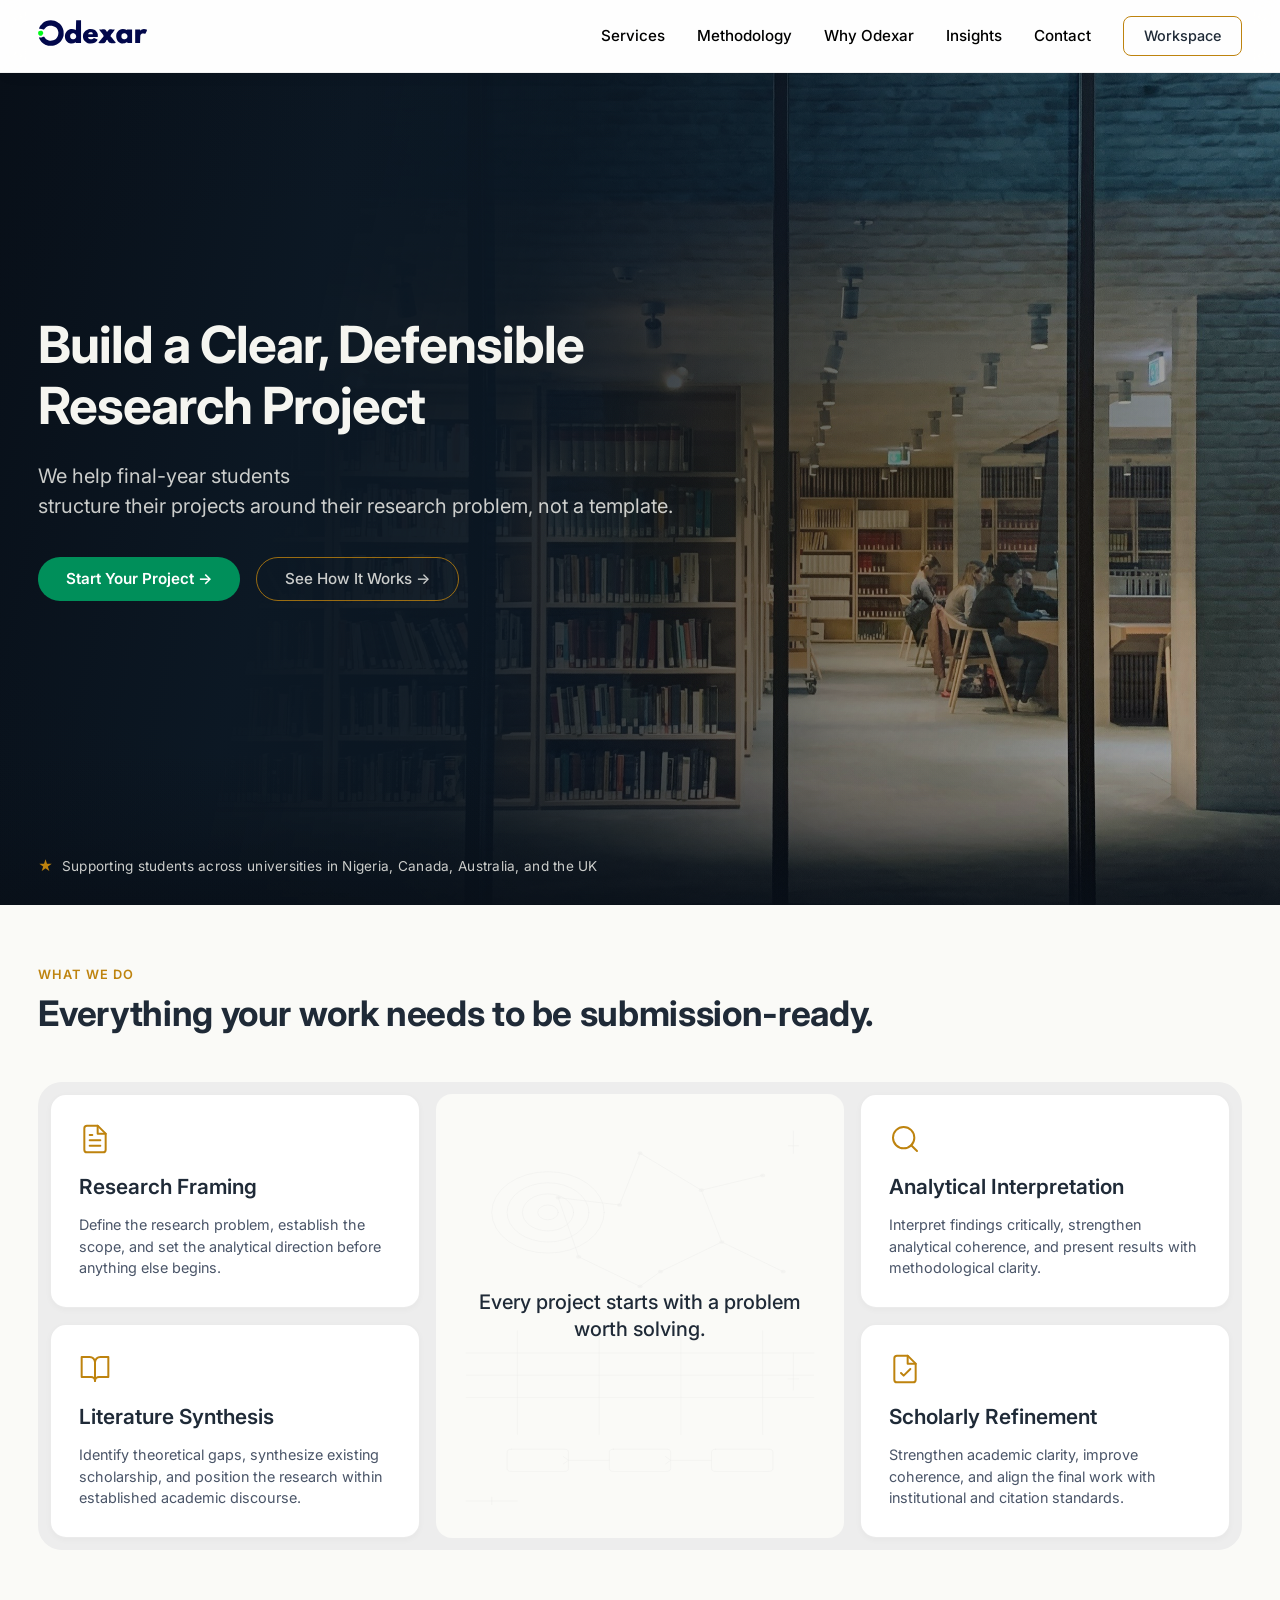
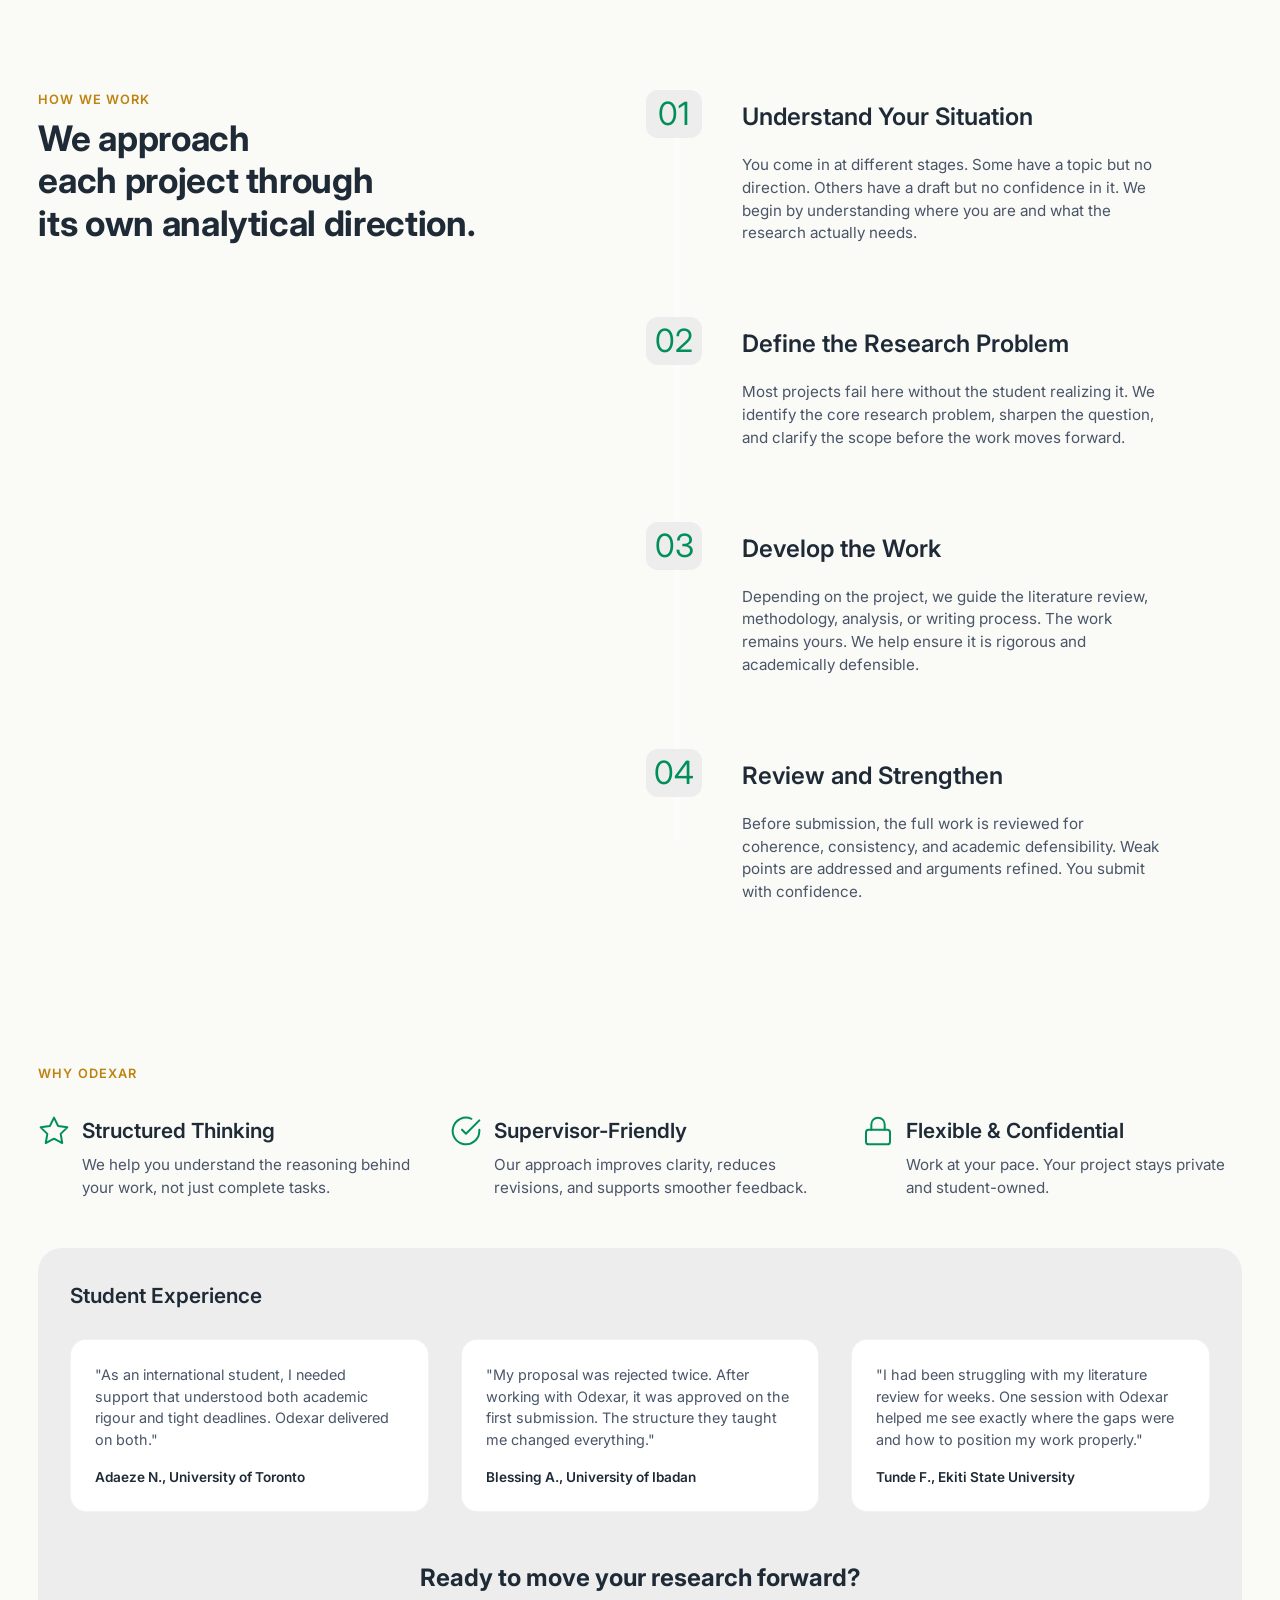
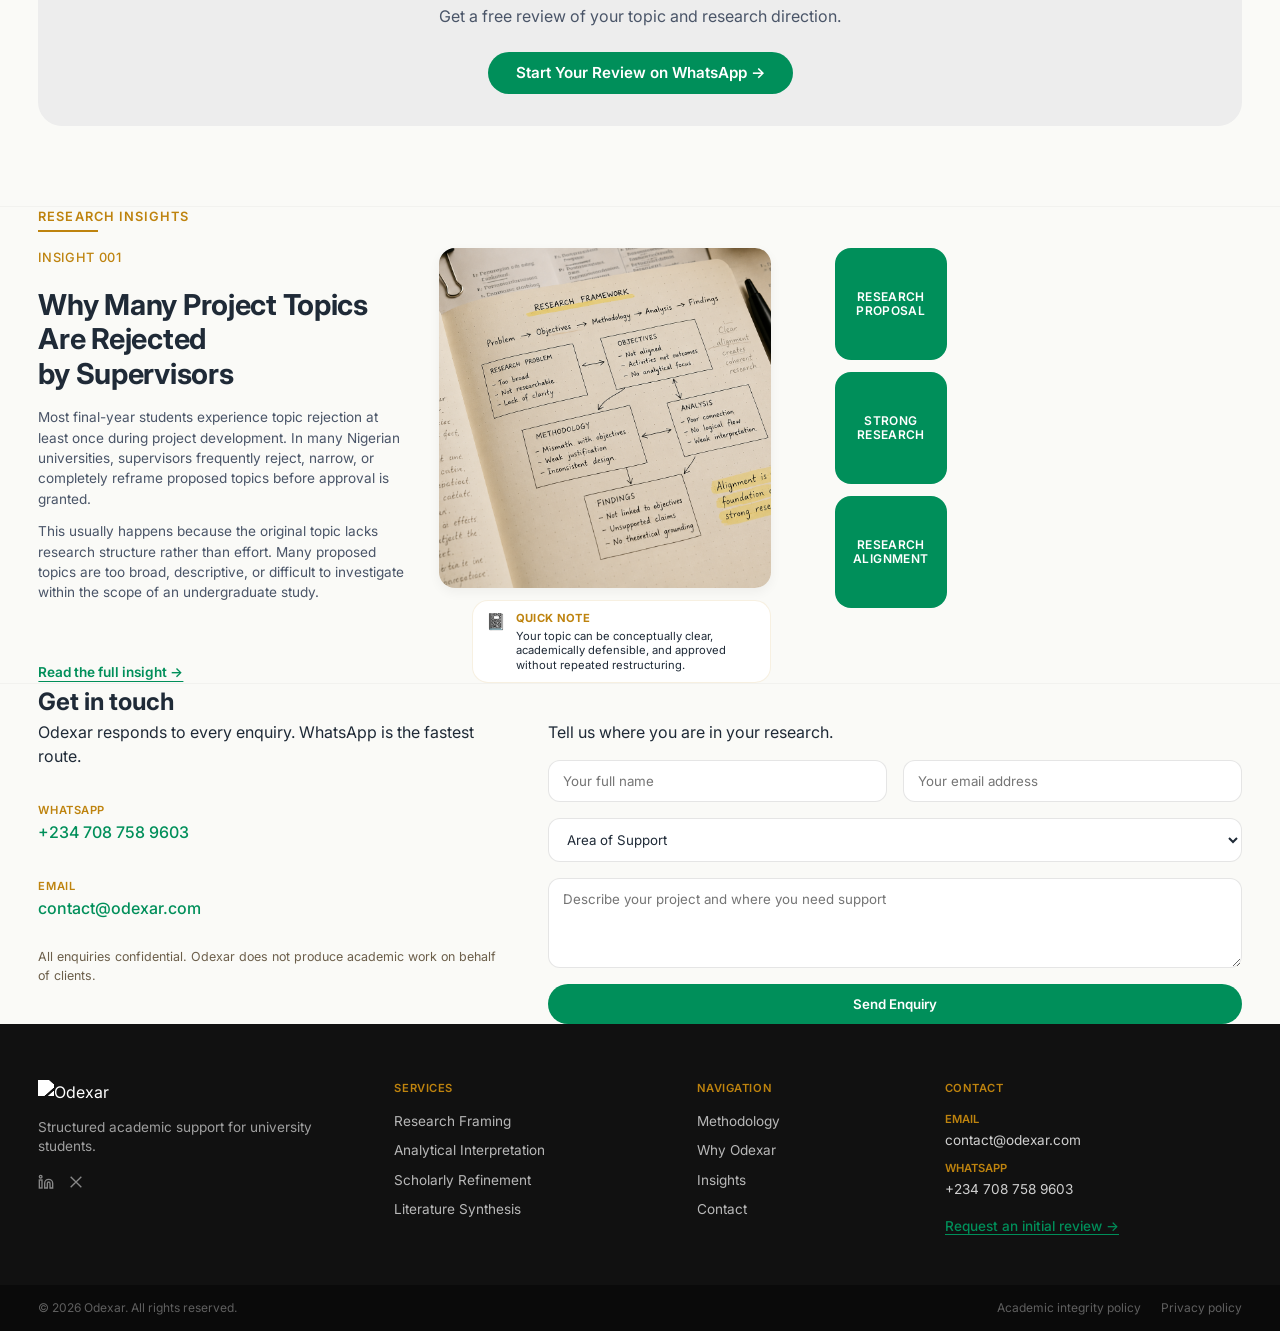
==== index.html @ a969011c "Update index.html" ====
<!DOCTYPE html>
<html lang="en">
<head>
<meta charset="UTF-8">
<meta name="viewport" content="width=device-width, initial-scale=1.0">
<title>Odexar — Academic Research Support</title>
<meta name="description" content="Odexar helps final-year students structure clear, supervisor-approved research projects ethically and confidently.">

<link rel="preconnect" href="https://fonts.googleapis.com">
<link rel="preconnect" href="https://fonts.gstatic.com" crossorigin>
<link href="https://fonts.googleapis.com/css2?family=Inter:opsz,wght@14..32,300;14..32,400;14..32,500;14..32,600;14..32,700&display=swap" rel="stylesheet">

<style>
  *, *::before, *::after { margin: 0; padding: 0; box-sizing: border-box; }

  :root {
    --hero-deep:    #0A1128;
    --hero-mid:     #0C1824;
    --green:        #008F5A;
    --green-soft:   rgba(0, 143, 90, 0.85);
    --gold:         #BE830E;
    --gold-soft:    rgba(190, 131, 14, 0.8);
    --gold-light:   rgba(190, 131, 14, 0.12);
    --bg-soft-white: #FAFAF7;
    --bg-warm-cream: #F5EDDE;
    --card-bg:       #FFFFFF;
    --text-dark:    #1F2A37;
    --text-muted:   #4A5568;
    --white:        #F5F5F0;
    --white-80:     rgba(245,245,240,0.80);
    --white-82:     rgba(245,245,240,0.82);
    --white-55:     rgba(245,245,240,0.55);
    --white-30:     rgba(245,245,240,0.30);
    --white-15:     rgba(245,245,240,0.15);
    --white-08:     rgba(245,245,240,0.08);
    --footer-dark:  #111111;
    --header-height: 68px;
    --service-box-bg: #EDEDED;
  }

  html, body {
    font-family: 'Inter', sans-serif;
    background: var(--bg-soft-white);
    color: var(--text-dark);
    line-height: 1.5;
    scroll-behavior: smooth;
  }

  .container {
    width: 94%;
    max-width: 1280px;
    margin: 0 auto;
  }

  /* HEADER */
  header {
    position: sticky;
    top: 0;
    z-index: 1000;
    background: rgba(255, 255, 255, 0.8);
    backdrop-filter: blur(12px);
    border-bottom: 1px solid rgba(0,0,0,0.05);
    box-shadow: 0 4px 20px rgba(0,0,0,0.02);
  }
  
  .header-inner {
    display: flex;
    align-items: center;
    justify-content: flex-start;
    gap: 2rem;
    padding: 1rem 0;
    max-width: 1280px;
    margin: 0 auto;
    width: 94%;
  }

  .logo img {
    height: 27px;
    width: auto;
  }

  .nav-links {
    display: flex;
    align-items: center;
    gap: 32px;
    list-style: none;
    margin-left: auto;
  }

  .nav-links a {
    font-size: 0.95rem;
    font-weight: 500;
    color: #000000;
    text-decoration: none;
    transition: all 0.2s ease;
  }
  .nav-links a:hover {
    color: #0a0a0a;
    text-shadow: 0 0 1px rgba(0,0,0,0.5);
  }

  .cta-group {
    display: flex;
    align-items: center;
    gap: 12px;
    margin-left: 0;
  }

  .workspace-btn {
    padding: 8px 20px;
    border-radius: 8px;
    font-size: 0.9rem;
    font-weight: 500;
    text-decoration: none;
    transition: all 0.2s;
    white-space: nowrap;
    background: transparent;
    color: var(--text-dark);
    border: 1px solid var(--gold);
  }
  .workspace-btn:hover {
    background: var(--gold);
    color: white;
    border-color: var(--gold);
  }

  /* HERO */
  .hero {
    position: relative;
    width: 100%;
    height: calc(100vh - var(--header-height));
    display: flex;
    flex-direction: column;
    overflow: hidden;
    isolation: isolate;
  }

  .hero-bg {
    position: absolute;
    inset: 0;
    background-image: url('assets/image_odexar-hero4..jpg');
    background-size: cover;
    background-position: 88% center;
    background-repeat: no-repeat;
    z-index: 1;
    animation: slowZoom 20s ease-out forwards;
  }

  @keyframes slowZoom {
    from { transform: scale(1.04); }
    to   { transform: scale(1.00); }
  }

  .hero-overlay {
    position: absolute;
    inset: 0;
    z-index: 2;
    background: linear-gradient(
      102deg,
      #080F18 0%,
      #0C1824 25%,
      rgba(11,23,35,0.95) 40%,
      rgba(10,20,32,0.70) 55%,
      rgba(9,18,28,0.40) 70%,
      rgba(8,15,24,0.15) 85%,
      transparent 100%
    );
  }

  .hero-blend-overlay {
    position: absolute;
    inset: 0;
    z-index: 5;
    background: radial-gradient(ellipse 80% 100% at 25% 50%, rgba(0,0,0,0) 30%, rgba(8,15,24,0.25) 90%);
    pointer-events: none;
  }

  .hero-overlay-warm {
    position: absolute;
    inset: 0;
    z-index: 3;
    background: radial-gradient(
      ellipse 50% 65% at 75% 55%,
      var(--gold-light) 0%,
      transparent 70%
    );
  }

  .hero-overlay-bottom {
    position: absolute;
    bottom: 0; left: 0; right: 0;
    height: 150px;
    z-index: 4;
    background: linear-gradient(
      to top,
      rgba(8,15,24,0.80) 0%,
      rgba(8,15,24,0.30) 50%,
      transparent 100%
    );
  }

  .hero-content {
    position: relative;
    z-index: 10;
    width: 94%;
    max-width: 1280px;
    margin: 0 auto;
    padding: 0 0 2rem;
    text-align: left;
    opacity: 0;
    transform: translateY(20px);
    animation: fadeUp 1s cubic-bezier(0.22,1,0.36,1) 0.2s forwards;
    flex: 1;
    display: flex;
    align-items: center;
  }

  .hero-text {
    max-width: 860px;
    margin-top: 1rem;
  }

  @keyframes fadeUp {
    to { opacity: 1; transform: translateY(0); }
  }

  h1 {
    font-family: 'Inter', sans-serif;
    font-weight: 700;
    font-size: clamp(36px, 4vw, 52px);
    line-height: 1.2;
    letter-spacing: -0.02em;
    color: #F5F5F0;
    margin-bottom: 24px;
    white-space: normal;
  }

  h1 em {
    font-style: normal;
    color: inherit;
  }

  .hero-sub {
    font-family: 'Inter', sans-serif;
    font-weight: 400;
    font-size: clamp(18px, 1.6vw, 20px);
    line-height: 1.5;
    color: var(--white-82);
    max-width: 100%;
    margin-bottom: 36px;
    text-shadow: none;
  }

  .btn-row {
    display: flex;
    flex-wrap: wrap;
    gap: 16px;
    margin-bottom: 46px;
  }

  .btn-primary {
    display: inline-flex;
    align-items: center;
    gap: 8px;
    padding: 12px 28px;
    background: var(--green);
    color: white;
    border-radius: 40px;
    text-decoration: none;
    font-weight: 600;
    font-size: 0.95rem;
    transition: all 0.2s;
    border: none;
    line-height: 1.2;
  }
  .btn-primary:hover {
    background: #007049;
    transform: translateY(-1px);
  }

  .btn-secondary {
    display: inline-flex;
    align-items: center;
    gap: 8px;
    padding: 12px 28px;
    background: transparent;
    color: var(--white-82);
    border: 1px solid rgba(190, 131, 14, 0.8);
    border-radius: 40px;
    text-decoration: none;
    transition: all 0.2s;
    font-weight: 500;
    font-size: 0.95rem;
    line-height: 1.2;
  }
  .btn-secondary:hover {
    border-color: var(--gold);
    color: var(--gold);
    background: var(--gold-light);
  }

  .hero-footer {
    position: absolute;
    bottom: 28px;
    left: 0;
    right: 0;
    z-index: 15;
    width: 94%;
    max-width: 1280px;
    margin: 0 auto;
    pointer-events: none;
  }

  .hero-footer-text {
    font-family: 'Inter', sans-serif;
    font-size: 0.85rem;
    font-weight: 400;
    letter-spacing: 0.02em;
    color: var(--white-82);
    background: transparent;
    text-align: left;
    display: inline-flex;
    align-items: center;
    gap: 8px;
  }

  .hero-footer-text .star {
    color: var(--gold);
    font-size: 0.9rem;
    line-height: 1;
  }

  /* SERVICES SECTION */
  #services {
    position: relative;
    z-index: 5;
    background: var(--bg-soft-white);
    padding-top: 60px;
  }

  #services.section-default {
    padding: 60px 0;
  }

  .services-heading {
    text-align: left;
    margin-bottom: 3rem;
  }
  .services-heading .pre-head {
    font-size: 0.8rem;
    letter-spacing: 0.08em;
    text-transform: uppercase;
    color: var(--gold);
    font-weight: 600;
    margin-bottom: 0.5rem;
  }
  .services-heading h2 {
    font-size: 2.2rem;
    font-weight: 700;
    margin: 0;
    color: var(--text-dark);
    letter-spacing: -0.01em;
    line-height: 1.2;
  }

  .services-outer-box {
    background: var(--service-box-bg);
    border-radius: 24px;
    padding: 0.75rem;
  }

  .services-grid {
    display: grid;
    grid-template-columns: 1fr 1.1fr 1fr;
    gap: 16px;
    align-items: stretch;
  }

  .services-left {
    display: flex;
    flex-direction: column;
    gap: 16px;
  }

  .services-right {
    display: flex;
    flex-direction: column;
    gap: 16px;
  }

  .service-card {
    background: var(--card-bg);
    border-radius: 16px;
    border: 1px solid rgba(0,0,0,0.08);
    box-shadow: 0 2px 6px rgba(0,0,0,0.03);
    overflow: hidden;
  }
  .service-card-content {
    display: block;
    padding: 1.75rem;
    text-decoration: none;
    color: inherit;
    cursor: default;
  }
  .card-icon {
    margin-bottom: 1rem;
    width: 32px;
    height: 32px;
  }
  .card-icon svg {
    width: 100%;
    height: 100%;
    stroke: var(--gold);
    stroke-width: 1.5;
    fill: none;
  }
  .service-card h3 {
    font-size: 1.3rem;
    font-weight: 600;
    margin: 0 0 0.75rem;
    color: var(--text-dark);
  }
  .service-card p {
    font-size: 0.9rem;
    color: var(--text-muted);
    margin: 0;
    line-height: 1.5;
  }

  .services-centre {
    background: var(--bg-soft-white);
    border-radius: 16px;
    min-height: 320px;
    display: flex;
    flex-direction: column;
    justify-content: center;
    align-items: center;
    padding: 1.75rem;
    text-align: center;
    position: relative;
    overflow: hidden;
  }
  .services-centre::before {
    content: "";
    position: absolute;
    top: 0;
    left: 0;
    width: 100%;
    height: 100%;
    background-image: url("data:image/svg+xml,%3Csvg xmlns='http://www.w3.org/2000/svg' viewBox='0 0 400 600' preserveAspectRatio='none'%3E%3Cdefs%3E%3Cstyle%3E .line { stroke: %23D0D0D0; stroke-width: 0.6; fill: none; stroke-linecap: round; } .dot { fill: %23D0D0D0; opacity: 0.5; } %3C/style%3E%3C/defs%3E%3C!-- Concentric circles --%3E%3Ccircle cx='110' cy='160' r='55' class='line' /%3E%3Ccircle cx='110' cy='160' r='40' class='line' /%3E%3Ccircle cx='110' cy='160' r='25' class='line' /%3E%3Ccircle cx='110' cy='160' r='10' class='line' /%3E%3C!-- Network nodes and connectors --%3E%3Cpath class='line' d='M200,80 L260,130 L320,110' /%3E%3Cpath class='line' d='M260,130 L280,200 L340,240' /%3E%3Cpath class='line' d='M200,80 L180,150 L120,140' /%3E%3Cpath class='line' d='M120,140 L140,220 L200,260' /%3E%3Cpath class='line' d='M280,200 L220,240 L200,260' /%3E%3Ccircle cx='200' cy='80' r='2.5' class='dot' /%3E%3Ccircle cx='260' cy='130' r='2.5' class='dot' /%3E%3Ccircle cx='320' cy='110' r='2.5' class='dot' /%3E%3Ccircle cx='280' cy='200' r='2.5' class='dot' /%3E%3Ccircle cx='340' cy='240' r='2.5' class='dot' /%3E%3Ccircle cx='180' cy='150' r='2.5' class='dot' /%3E%3Ccircle cx='120' cy='140' r='2.5' class='dot' /%3E%3Ccircle cx='140' cy='220' r='2.5' class='dot' /%3E%3Ccircle cx='220' cy='240' r='2.5' class='dot' /%3E%3Ccircle cx='200' cy='260' r='2.5' class='dot' /%3E%3C!-- Thin straight grid lines --%3E%3Cpath class='line' d='M30,350 L370,350' /%3E%3Cpath class='line' d='M30,380 L370,380' /%3E%3Cpath class='line' d='M30,410 L370,410' /%3E%3Cpath class='line' d='M80,320 L80,460' /%3E%3Cpath class='line' d='M160,320 L160,460' /%3E%3Cpath class='line' d='M240,320 L240,460' /%3E%3Cpath class='line' d='M320,320 L320,460' /%3E%3C!-- Minimal flowchart: rounded rectangles and arrows --%3E%3Crect x='70' y='480' width='60' height='30' rx='4' class='line' /%3E%3Crect x='170' y='480' width='60' height='30' rx='4' class='line' /%3E%3Crect x='270' y='480' width='60' height='30' rx='4' class='line' /%3E%3Cpath class='line' d='M130,495 L170,495' /%3E%3Cpath class='line' d='M230,495 L270,495' /%3E%3Cpolyline class='line' points='125,490 130,495 125,500' /%3E%3Cpolyline class='line' points='225,490 230,495 225,500' /%3E%3C!-- Additional fine drafting lines and measurement guides --%3E%3Cpath class='line' d='M350,50 L350,80 M345,70 L355,70' /%3E%3Cpath class='line' d='M350,350 L350,400 M345,385 L355,385' /%3E%3Cpath class='line' d='M30,550 L80,550 M55,545 L55,555' /%3E%3C/svg%3E");
    background-size: cover;
    background-position: center;
    background-repeat: no-repeat;
    opacity: 0.28;
    pointer-events: none;
    z-index: 0;
  }
  .services-centre .statement-text {
    position: relative;
    z-index: 1;
  }

  .statement-text {
    font-size: 20px;
    font-weight: 500;
    color: var(--text-dark);
    line-height: 1.35;
    margin-bottom: 0;
  }

  /* METHODOLOGY SECTION */
  .methodology-sticky-section {
    background: var(--bg-soft-white);
    padding: 80px 0;
  }

  .methodology-sticky-wrapper {
    display: flex;
    gap: 8rem;
    align-items: flex-start;
    justify-content: flex-start;
  }

  .methodology-sticky-left {
    flex: 0 0 480px;
    position: sticky;
    top: calc(var(--header-height) + 2rem);
    align-self: flex-start;
  }

  .methodology-sticky-left .pre-head {
    font-size: 0.8rem;
    letter-spacing: 0.08em;
    text-transform: uppercase;
    color: var(--gold);
    font-weight: 600;
    margin-bottom: 0.5rem;
  }

  .methodology-sticky-left h2 {
    font-family: 'Inter', sans-serif;
    font-weight: 700;
    font-size: 2.2rem;
    line-height: 1.2;
    letter-spacing: -0.01em;
    margin: 0;
    color: var(--text-dark);
  }

  .methodology-sticky-right {
    flex: 1;
    max-width: 520px;
    position: relative;
  }

  .methodology-sticky-right::before {
    content: '';
    position: absolute;
    left: 1.75rem;
    top: 2rem;
    bottom: auto;
    width: 6px;
    background: white;
    opacity: 0.4;
    pointer-events: none;
    height: calc(100% - 6rem);
  }

  .methodology-step {
    margin-bottom: 4.5rem;
  }
  .methodology-step:last-child {
    margin-bottom: 0;
  }

  .step-header {
    display: flex;
    align-items: baseline;
    gap: 2.5rem;
    margin-bottom: 1rem;
  }
  .step-number {
    width: 3.5rem;
    text-align: center;
    font-size: 2rem;
    font-weight: 400;
    color: var(--green);
    line-height: 1;
    background: var(--service-box-bg);
    padding: 0.5rem 0;
    border-radius: 12px;
    display: inline-block;
    transition: none;
    z-index: 2;
    position: relative;
  }
  .methodology-step h3 {
    font-size: 1.5rem;
    font-weight: 600;
    margin: 0;
    color: var(--text-dark);
    line-height: 1.2;
  }
  .methodology-step p {
    font-size: 0.95rem;
    color: var(--text-muted);
    line-height: 1.5;
    margin: 0;
    padding-left: 6rem;
  }

  /* WHY ODEXAR SECTION */
  .why-odexar-section {
    background: var(--bg-soft-white);
    padding: 80px 0;
  }

  .why-odexar-section .section-label {
    font-size: 0.8rem;
    letter-spacing: 0.08em;
    text-transform: uppercase;
    color: var(--gold);
    font-weight: 600;
    margin-bottom: 2rem;
    display: block;
  }

  /* BENEFITS GRID - horizontally arranged in 3 columns */
  .benefits-grid {
    display: grid;
    grid-template-columns: repeat(3, 1fr);
    gap: 2rem;
    margin-bottom: 3rem;
  }

  .benefit-card {
    display: grid;
    grid-template-columns: 32px 1fr;
    gap: 0.75rem;
    align-items: start;
    background: transparent;
    padding: 0;
  }

  .benefit-icon {
    width: 32px;
    height: 32px;
    color: var(--green);
    flex-shrink: 0;
  }
  .benefit-icon svg {
    width: 100%;
    height: 100%;
    stroke: currentColor;
    stroke-width: 1.5;
    fill: none;
  }

  .benefit-text-wrapper {
    display: flex;
    flex-direction: column;
    gap: 0.5rem;
  }

  .benefit-card h3 {
    font-size: 1.3rem;
    font-weight: 600;
    margin: 0;
    color: var(--text-dark);
  }

  .benefit-card p {
    font-size: 0.95rem;
    color: var(--text-muted);
    line-height: 1.5;
    margin: 0;
  }

  /* grey wrapper for testimonials + CTA */
  .grey-wrapper {
    background: var(--service-box-bg);
    border-radius: 24px;
    padding: 2rem;
    margin-top: 1rem;
  }

  /* Student Experience heading — icon removed */
  .student-experience-heading {
    display: flex;
    align-items: center;
    gap: 0.75rem;
    margin-bottom: 1.75rem;
  }
  .student-experience-heading h3 {
    font-size: 1.3rem;
    font-weight: 600;
    color: var(--text-dark);
    margin: 0;
  }

  .testimonials-grid {
    display: grid;
    grid-template-columns: repeat(3, 1fr);
    gap: 2rem;
    margin-bottom: 3rem;
  }
  .testimonial-card {
    background: var(--card-bg);
    border-radius: 16px;
    border: 1px solid rgba(0,0,0,0.05);
    padding: 1.5rem;
    transition: all 0.2s;
  }
  .testimonial-card:hover {
    transform: translateY(-4px);
    box-shadow: 0 8px 20px rgba(0,0,0,0.05);
  }
  .testimonial-text {
    font-size: 0.9rem;
    color: var(--text-muted);
    line-height: 1.5;
    margin-bottom: 1rem;
    font-style: normal;
  }
  .testimonial-author {
    display: flex;
    justify-content: space-between;
    align-items: center;
    flex-wrap: wrap;
    gap: 0.5rem;
    font-weight: 600;
    color: var(--text-dark);
    font-size: 0.85rem;
  }
  /* rating-stars completely removed — no stars any more */

  .inline-cta {
    text-align: center;
    margin-top: 1rem;
  }
  .inline-cta h3 {
    font-size: 1.5rem;
    font-weight: 700;
    color: var(--text-dark);
    margin-bottom: 0.5rem;
  }
  .inline-cta p {
    font-size: 1rem;
    color: var(--text-muted);
    margin-bottom: 1.5rem;
  }
  .inline-cta .btn-primary {
    display: inline-flex;
    background: var(--green);
    color: white;
    border-radius: 40px;
    padding: 12px 28px;
    font-weight: 600;
    text-decoration: none;
    transition: all 0.2s;
  }
  .inline-cta .btn-primary:hover {
    background: #007049;
    transform: translateY(-1px);
  }

  /* INSIGHTS SECTION */
  .insights-section {
    border-top: 1px solid rgba(0,0,0,0.03);
    border-bottom: 1px solid rgba(0,0,0,0.03);
  }
  .insights-heading { text-align: left; margin-bottom: 0.25rem; }
  .insights-heading h2 {
    font-size: 0.8rem;
    letter-spacing: 0.08em;
    text-transform: uppercase;
    color: var(--gold);
    font-weight: 600;
    margin: 0;
  }
  .heading-line { width: 60px; height: 2px; background: var(--gold); margin: 0.25rem 0 1rem 0; }
  .insight-tagline {
    font-size: 0.8rem;
    text-transform: uppercase;
    letter-spacing: 0.05em;
    color: var(--gold);
    font-weight: 500;
    margin-bottom: 1.25rem;
  }
  .featured-title { font-size: 1.8rem; font-weight: 700; line-height: 1.2; margin: 0 0 1rem; color: var(--text-dark); letter-spacing: -0.01em; }
  .insights-two-column { display: flex; gap: 4rem; align-items: stretch; margin-top: 0.5rem; }
  .insights-left { flex: 1.8; display: flex; gap: 2rem; align-items: stretch; }
  .insights-text { flex: 1; display: flex; flex-direction: column; max-width: 90%; }
  .insights-text p { font-size: 0.85rem; line-height: 1.5; margin-bottom: 0.75rem; color: var(--text-muted); }
  .insights-cta { margin-top: auto; padding-top: 0.5rem; }
  .insights-cta a { font-size: 0.85rem; font-weight: 600; color: var(--green); text-decoration: underline; text-underline-offset: 4px; }
  .insights-cta a:hover { color: var(--gold); }
  .insights-image-area { flex: 0.9; display: flex; flex-direction: column; gap: 0.75rem; align-items: flex-end; }
  .insights-image-area img { width: 100%; height: 340px; object-fit: cover; border-radius: 16px; display: block; box-shadow: 0 4px 12px rgba(0,0,0,0.05); }
  .quick-note-box {
    width: 90%;
    border: 1px solid var(--gold-light);
    border-radius: 16px;
    padding: 0.6rem 0.8rem;
    display: flex;
    align-items: flex-start;
    gap: 0.6rem;
    background: var(--card-bg);
    margin-left: auto;
    line-height: 1.3;
  }
  .quick-note-icon { font-size: 1rem; flex-shrink: 0; }
  .quick-note-heading { font-weight: 700; font-size: 0.7rem; text-transform: uppercase; letter-spacing: 0.03em; color: var(--gold); margin-bottom: 0.2rem; display: block; }
  .quick-note-text { font-size: 0.7rem; color: var(--text-dark); margin: 0; }
  .insights-right { flex: 1; display: flex; flex-direction: column; justify-content: flex-start; gap: 0.75rem; }
  .square-box {
    display: flex;
    width: 112px;
    aspect-ratio: 1 / 1;
    border-radius: 16px;
    text-decoration: none;
    transition: all 0.2s;
    align-items: center;
    justify-content: center;
    text-align: center;
    font-size: 0.75rem;
    font-weight: 600;
    color: white;
    background: var(--green);
    text-transform: uppercase;
    letter-spacing: 0.03em;
    padding: 0.5rem;
    line-height: 1.2;
  }
  .square-box:hover { transform: translateY(-4px); background: var(--gold); color: white; }

  .contact-grid { display: grid; grid-template-columns: 0.8fr 1.2fr; gap: 48px; }
  .contact-info-inner { display: flex; flex-direction: column; gap: 28px; }
  .contact-info-statement { font-size: 1rem; color: var(--text-dark); }
  .contact-info-label { font-size: 0.7rem; font-weight: 600; color: var(--gold); text-transform: uppercase; letter-spacing: 0.05em; }
  .contact-info-value { font-size: 1rem; font-weight: 500; color: var(--green); text-decoration: none; }
  .contact-info-value:hover { color: var(--gold); }
  .contact-info-note { font-size: 0.78rem; color: #6B5E4A; }
  .contact-form { display: flex; flex-direction: column; gap: 16px; }
  .contact-form-row { display: grid; grid-template-columns: 1fr 1fr; gap: 16px; }
  input, select, textarea { padding: 12px 14px; border: 1px solid rgba(0,0,0,0.1); border-radius: 12px; width: 100%; font-family: 'Inter', sans-serif; color: var(--text-dark); background: var(--card-bg); transition: 0.2s; }
  input:focus, select:focus, textarea:focus { outline: none; border-color: var(--green); box-shadow: 0 0 0 3px rgba(0,143,90,0.1); }
  .contact-submit { background: var(--green); color: white; border: none; padding: 12px 20px; border-radius: 40px; font-weight: 600; cursor: pointer; transition: 0.2s; font-family: 'Inter', sans-serif; }
  .contact-submit:hover { background: var(--gold); }

  .footer-main { background: var(--footer-dark); padding: 56px 0 48px; margin-top: 0; }
  .footer-grid { display: grid; grid-template-columns: 1.2fr 1fr 0.8fr 1.1fr; gap: 32px; }
  .footer-logo { height: 18px; margin-bottom: 14px; filter: brightness(0) invert(1); }
  .footer-tagline { font-size: 0.85rem; color: rgba(255,255,255,0.6); line-height: 1.4; }
  .footer-col-heading { font-size: 0.7rem; font-weight: 600; color: var(--gold); text-transform: uppercase; letter-spacing: 0.05em; margin-bottom: 14px; }
  .footer-nav { display: flex; flex-direction: column; gap: 9px; }
  .footer-nav a { color: rgba(255,255,255,0.7); text-decoration: none; font-size: 0.85rem; transition: color 0.2s; }
  .footer-nav a:hover { color: var(--green); }
  .footer-cta-link { color: var(--green); text-decoration: none; border-bottom: 1px solid var(--green); font-size: 0.85rem; font-weight: 500; }
  .footer-cta-link:hover { color: var(--gold); border-color: var(--gold); }
  .footer-social { display: flex; gap: 14px; margin-top: 16px; }
  .footer-social a { color: rgba(255,255,255,0.5); transition: color 0.2s; }
  .footer-social a:hover { color: var(--gold); }
  .footer-base { background: #0a0a0a; padding: 14px 0; text-align: center; font-size: 0.75rem; color: rgba(255,255,255,0.35); }
  .footer-base a { color: rgba(255,255,255,0.35); text-decoration: none; }
  .footer-base a:hover { color: var(--green); }

  /* Responsive */
  @media (max-width: 1000px) {
    .services-outer-box { padding: 0.5rem; }
    .services-grid { grid-template-columns: 1fr; gap: 20px; }
    .services-left, .services-right { gap: 16px; }
    .insights-two-column { flex-direction: column; gap: 2rem; }
    .insights-left { flex-direction: column; gap: 1.5rem; }
    .insights-image-area { max-width: 400px; align-items: flex-start; }
    .quick-note-box { margin-left: 0; width: 90%; }
    .featured-title { font-size: 1.6rem; }
    .insights-image-area img { height: 240px; }
    .insights-text { max-width: 100%; }
    .square-box { width: 100px; font-size: 0.7rem; }
  }
  @media (max-width: 900px) {
    .header-inner { flex-wrap: wrap; gap: 1rem; }
    .nav-links { order: 3; width: 100%; justify-content: center; margin-left: 0; margin-top: 0.5rem; }
    .cta-group { margin-left: 0; width: 100%; justify-content: flex-end; }
    .methodology-sticky-wrapper { flex-direction: column; gap: 3rem; }
    .methodology-sticky-left { flex: auto; width: 100%; position: relative; top: 0; }
    .methodology-sticky-right { max-width: 100%; }
    .methodology-sticky-right::before { left: 1.4rem; top: 1.5rem; height: calc(100% - 5rem); width: 4px; }
    .step-number { width: 2.8rem; font-size: 1.75rem; padding: 0.4rem 0; }
    .methodology-step h3 { font-size: 1.3rem; }
    .methodology-step { margin-bottom: 3rem; }
    .methodology-step p { padding-left: 5.3rem; }
    .step-header { gap: 2rem; }
    .benefits-grid { grid-template-columns: 1fr; gap: 1.5rem; }
    .benefit-card h3 { font-size: 1.2rem; }
    .testimonials-grid { grid-template-columns: 1fr; gap: 1.5rem; }
    .grey-wrapper { padding: 1.5rem; }
  }
  @media (max-width: 640px) {
    .nav-links { gap: 20px; }
    .nav-links a { font-size: 0.85rem; }
    .contact-form-row { grid-template-columns: 1fr; }
    .hero-text { max-width: 100%; }
    .header-inner { flex-direction: column; align-items: stretch; }
    .cta-group { justify-content: flex-start; margin-top: 0.5rem; }
    .hero-content { padding: 0; }
    .hero-text { margin-top: 0.5rem; }
    .hero-footer-text { font-size: 0.7rem; flex-wrap: wrap; }
    .hero-footer { bottom: 20px; }
    .btn-primary, .btn-secondary { padding: 10px 20px; font-size: 0.85rem; }
  }
</style>
</head>
<body>

<header>
  <div class="header-inner">
    <div class="logo">
      <a href="/"><img src="assets/odexar-logo.svg" alt="Odexar"></a>
    </div>
    <ul class="nav-links">
      <li><a href="#services">Services</a></li>
      <li><a href="#methodology">Methodology</a></li>
      <li><a href="#why-odexar">Why Odexar</a></li>
      <li><a href="#insights">Insights</a></li>
      <li><a href="#contact">Contact</a></li>
    </ul>
    <div class="cta-group">
      <a href="#" class="workspace-btn">Workspace</a>
    </div>
  </div>
</header>

<section class="hero">
  <div class="hero-bg"></div>
  <div class="hero-overlay"></div>
  <div class="hero-blend-overlay"></div>
  <div class="hero-overlay-warm"></div>
  <div class="hero-overlay-bottom"></div>

  <div class="hero-content">
    <div class="hero-text">
      <h1>Build a Clear, <em>Defensible</em><br>Research Project</h1>
      <p class="hero-sub">We help final-year students<br>structure their projects around their research problem, not a template.</p>
      <div class="btn-row">
        <a href="https://wa.me/2347087589603" class="btn-primary">Start Your Project →</a>
        <a href="#methodology" class="btn-secondary">See How It Works →</a>
      </div>
    </div>
  </div>

  <div class="hero-footer">
    <div class="hero-footer-text">
      <span class="star">★</span>
      <span>Supporting students across universities in Nigeria, Canada, Australia, and the UK</span>
    </div>
  </div>
</section>

<!-- SERVICES SECTION -->
<section class="section-default" id="services">
  <div class="container">
    <div class="services-heading">
      <div class="pre-head">WHAT WE DO</div>
      <h2>Everything your work needs to be submission-ready.</h2>
    </div>
    <div class="services-outer-box">
      <div class="services-grid">
        <div class="services-left">
          <div class="service-card">
            <div class="service-card-content">
              <div class="card-icon"><svg viewBox="0 0 24 24" fill="none" stroke="currentColor" stroke-width="1.5" stroke-linecap="round" stroke-linejoin="round"><path d="M14 2H6a2 2 0 0 0-2 2v16a2 2 0 0 0 2 2h12a2 2 0 0 0 2-2V8z"/><polyline points="14 2 14 8 20 8"/><line x1="16" y1="13" x2="8" y2="13"/><line x1="16" y1="17" x2="8" y2="17"/><polyline points="10 9 9 9 8 9"/></svg></div>
              <h3>Research Framing</h3>
              <p>Define the research problem, establish the scope, and set the analytical direction before anything else begins.</p>
            </div>
          </div>
          <div class="service-card">
            <div class="service-card-content">
              <div class="card-icon"><svg viewBox="0 0 24 24" fill="none" stroke="currentColor" stroke-width="1.5" stroke-linecap="round" stroke-linejoin="round"><path d="M2 3h6a4 4 0 0 1 4 4v14a3 3 0 0 0-3-3H2z"/><path d="M22 3h-6a4 4 0 0 0-4 4v14a3 3 0 0 1 3-3h7z"/></svg></div>
              <h3>Literature Synthesis</h3>
              <p>Identify theoretical gaps, synthesize existing scholarship, and position the research within established academic discourse.</p>
            </div>
          </div>
        </div>

        <div class="services-centre">
          <div class="statement-text">Every project starts with a problem worth solving.</div>
        </div>

        <div class="services-right">
          <div class="service-card">
            <div class="service-card-content">
              <div class="card-icon"><svg viewBox="0 0 24 24" fill="none" stroke="currentColor" stroke-width="1.5" stroke-linecap="round" stroke-linejoin="round"><circle cx="11" cy="11" r="8"/><line x1="21" y1="21" x2="16.65" y2="16.65"/></svg></div>
              <h3>Analytical Interpretation</h3>
              <p>Interpret findings critically, strengthen analytical coherence, and present results with methodological clarity.</p>
            </div>
          </div>
          <div class="service-card">
            <div class="service-card-content">
              <div class="card-icon"><svg viewBox="0 0 24 24" fill="none" stroke="currentColor" stroke-width="1.5" stroke-linecap="round" stroke-linejoin="round"><path d="M14 2H6a2 2 0 0 0-2 2v16a2 2 0 0 0 2 2h12a2 2 0 0 0 2-2V8z"/><polyline points="14 2 14 8 20 8"/><polyline points="9 15 11 17 16 12"/></svg></div>
              <h3>Scholarly Refinement</h3>
              <p>Strengthen academic clarity, improve coherence, and align the final work with institutional and citation standards.</p>
            </div>
          </div>
        </div>
      </div>
    </div>
  </div>
</section>

<!-- METHODOLOGY SECTION -->
<section class="methodology-sticky-section" id="methodology">
  <div class="container">
    <div class="methodology-sticky-wrapper">
      <div class="methodology-sticky-left">
        <div class="pre-head">HOW WE WORK</div>
        <h2>We approach<br>each project through<br>its own analytical direction.</h2>
      </div>
      <div class="methodology-sticky-right">
        <div class="methodology-step">
          <div class="step-header">
            <span class="step-number">01</span>
            <h3>Understand Your Situation</h3>
          </div>
          <p>You come in at different stages. Some have a topic but no direction. Others have a draft but no confidence in it. We begin by understanding where you are and what the research actually needs.</p>
        </div>
        <div class="methodology-step">
          <div class="step-header">
            <span class="step-number">02</span>
            <h3>Define the Research Problem</h3>
          </div>
          <p>Most projects fail here without the student realizing it. We identify the core research problem, sharpen the question, and clarify the scope before the work moves forward.</p>
        </div>
        <div class="methodology-step">
          <div class="step-header">
            <span class="step-number">03</span>
            <h3>Develop the Work</h3>
          </div>
          <p>Depending on the project, we guide the literature review, methodology, analysis, or writing process. The work remains yours. We help ensure it is rigorous and academically defensible.</p>
        </div>
        <div class="methodology-step">
          <div class="step-header">
            <span class="step-number">04</span>
            <h3>Review and Strengthen</h3>
          </div>
          <p>Before submission, the full work is reviewed for coherence, consistency, and academic defensibility. Weak points are addressed and arguments refined. You submit with confidence.</p>
        </div>
      </div>
    </div>
  </div>
</section>

<!-- WHY ODEXAR SECTION with horizontally arranged value points (3 columns), subtext under heading, no stars, no student icon -->
<section class="why-odexar-section" id="why-odexar">
  <div class="container">
    <span class="section-label">WHY ODEXAR</span>

    <div class="benefits-grid">
      <div class="benefit-card">
        <div class="benefit-icon"><svg viewBox="0 0 24 24" fill="none" stroke="currentColor" stroke-width="1.5" stroke-linecap="round" stroke-linejoin="round"><path d="M12 2l3.09 6.26L22 9.27l-5 4.87 1.18 6.88L12 17.77l-6.18 3.25L7 14.14 2 9.27l6.91-1.01L12 2z"/></svg></div>
        <div class="benefit-text-wrapper">
          <h3>Structured Thinking</h3>
          <p>We help you understand the reasoning behind your work, not just complete tasks.</p>
        </div>
      </div>
      <div class="benefit-card">
        <div class="benefit-icon"><svg viewBox="0 0 24 24" fill="none" stroke="currentColor" stroke-width="1.5" stroke-linecap="round" stroke-linejoin="round"><path d="M22 11.08V12a10 10 0 1 1-5.93-9.14"/><polyline points="22 4 12 14.01 9 11.01"/></svg></div>
        <div class="benefit-text-wrapper">
          <h3>Supervisor-Friendly</h3>
          <p>Our approach improves clarity, reduces revisions, and supports smoother feedback.</p>
        </div>
      </div>
      <div class="benefit-card">
        <div class="benefit-icon"><svg viewBox="0 0 24 24" fill="none" stroke="currentColor" stroke-width="1.5" stroke-linecap="round" stroke-linejoin="round"><rect x="3" y="11" width="18" height="11" rx="2" ry="2"/><path d="M7 11V7a5 5 0 0 1 10 0v4"/></svg></div>
        <div class="benefit-text-wrapper">
          <h3>Flexible & Confidential</h3>
          <p>Work at your pace. Your project stays private and student-owned.</p>
        </div>
      </div>
    </div>

    <div class="grey-wrapper">
      <div class="student-experience-heading">
        <h3>Student Experience</h3>
      </div>
      <div class="testimonials-grid">
        <div class="testimonial-card">
          <div class="testimonial-text">"As an international student, I needed support that understood both academic rigour and tight deadlines. Odexar delivered on both."</div>
          <div class="testimonial-author">
            <span>Adaeze N., University of Toronto</span>
          </div>
        </div>
        <div class="testimonial-card">
          <div class="testimonial-text">"My proposal was rejected twice. After working with Odexar, it was approved on the first submission. The structure they taught me changed everything."</div>
          <div class="testimonial-author">
            <span>Blessing A., University of Ibadan</span>
          </div>
        </div>
        <div class="testimonial-card">
          <div class="testimonial-text">"I had been struggling with my literature review for weeks. One session with Odexar helped me see exactly where the gaps were and how to position my work properly."</div>
          <div class="testimonial-author">
            <span>Tunde F., Ekiti State University</span>
          </div>
        </div>
      </div>

      <div class="inline-cta">
        <h3>Ready to move your research forward?</h3>
        <p>Get a free review of your topic and research direction.</p>
        <a href="https://wa.me/2347087589603" class="btn-primary">Start Your Review on WhatsApp →</a>
      </div>
    </div>
  </div>
</section>

<!-- INSIGHTS SECTION -->
<section class="section-default insights-section" id="insights">
  <div class="container">
    <div class="insights-heading">
      <h2>Research Insights</h2>
      <div class="heading-line"></div>
    </div>
    <div class="insights-two-column">
      <div class="insights-left">
        <div class="insights-text">
          <div class="insight-tagline">Insight 001</div>
          <div class="featured-title">Why Many Project Topics<br>Are Rejected<br>by Supervisors</div>
          <p>Most final-year students experience topic rejection at least once during project development. In many Nigerian universities, supervisors frequently reject, narrow, or completely reframe proposed topics before approval is granted.</p>
          <p>This usually happens because the original topic lacks research structure rather than effort. Many proposed topics are too broad, descriptive, or difficult to investigate within the scope of an undergraduate study.</p>
          <div class="insights-cta"><a href="insights/posts/why-final-year-students-start-research-wrong.html">Read the full insight →</a></div>
        </div>
        <div class="insights-image-area">
          <img src="assets/blog-topic-selection (2).png" alt="Research problem illustration">
          <div class="quick-note-box">
            <span class="quick-note-icon">📓</span>
            <div class="quick-note-content">
              <span class="quick-note-heading">Quick note</span>
              <p class="quick-note-text">Your topic can be conceptually clear, academically defensible, and approved without repeated restructuring.</p>
            </div>
          </div>
        </div>
      </div>
      <div class="insights-right">
        <a href="insights/posts/structure-research-proposal.html" class="square-box">Research proposal</a>
        <a href="#contact" class="square-box">Strong research</a>
        <a href="#contact" class="square-box">Research alignment</a>
      </div>
    </div>
  </div>
</section>

<!-- CONTACT & FOOTER -->
<section class="section-alt" id="contact">
  <div class="container">
    <h2 class="section-title">Get in touch</h2>
    <div class="contact-grid">
      <div class="contact-info-col">
        <div class="contact-info-inner">
          <p class="contact-info-statement">Odexar responds to every enquiry. WhatsApp is the fastest route.</p>
          <div><span class="contact-info-label">WhatsApp</span><br><a href="https://wa.me/2347087589603" class="contact-info-value">+234 708 758 9603</a></div>
          <div><span class="contact-info-label">Email</span><br><a href="mailto:contact@odexar.com" class="contact-info-value">contact@odexar.com</a></div>
          <p class="contact-info-note">All enquiries confidential. Odexar does not produce academic work on behalf of clients.</p>
        </div>
      </div>
      <div class="contact-form-col">
        <p class="contact-lead" style="margin-bottom:1rem;">Tell us where you are in your research.</p>
        <form action="https://formspree.io/f/mreyolek" method="POST" class="contact-form">
          <div class="contact-form-row">
            <input type="text" name="full_name" placeholder="Your full name" required>
            <input type="email" name="email" placeholder="Your email address" required>
          </div>
          <select name="support_type" required>
            <option value="">Area of Support</option>
            <option>Research Topic Selection</option>
            <option>Proposal and Methodology</option>
            <option>Data Analysis Support</option>
            <option>Academic Editing</option>
            <option>Statement of Purpose</option>
            <option>Multiple Areas</option>
          </select>
          <textarea name="project_details" rows="4" placeholder="Describe your project and where you need support" required></textarea>
          <input type="hidden" name="_subject" value="New Odexar Enquiry">
          <input type="hidden" name="_next" value="https://odexar.com/">
          <input type="text" name="_gotcha" style="display:none">
          <button type="submit" class="contact-submit">Send Enquiry</button>
        </form>
      </div>
    </div>
  </div>
</section>

<footer>
  <div class="footer-main">
    <div class="container footer-grid">
      <div class="footer-col">
        <img src="assets/odexar-logo-reverse.svg" alt="Odexar" class="footer-logo">
        <p class="footer-tagline">Structured academic support for university students.</p>
        <div class="footer-social">
          <a href="#" aria-label="LinkedIn"><svg width="16" height="16" viewBox="0 0 24 24" fill="none"><path d="M16 8a6 6 0 0 1 6 6v7h-4v-7a2 2 0 0 0-2-2 2 2 0 0 0-2 2v7h-4v-7a6 6 0 0 1 6-6z" stroke="currentColor" stroke-width="2"/><rect x="2" y="9" width="4" height="12" stroke="currentColor" stroke-width="2"/><circle cx="4" cy="4" r="2" stroke="currentColor" stroke-width="2"/></svg></a>
          <a href="#" aria-label="X / Twitter"><svg width="16" height="16" viewBox="0 0 24 24" fill="none"><path d="M4 4l16 16M4 20L20 4" stroke="currentColor" stroke-width="2"/></svg></a>
        </div>
      </div>
      <div class="footer-col"><h4 class="footer-col-heading">Services</h4><nav class="footer-nav"><a href="#services">Research Framing</a><a href="#services">Analytical Interpretation</a><a href="#services">Scholarly Refinement</a><a href="#services">Literature Synthesis</a></nav></div>
      <div class="footer-col"><h4 class="footer-col-heading">Navigation</h4><nav class="footer-nav"><a href="#methodology">Methodology</a><a href="#why-odexar">Why Odexar</a><a href="#insights">Insights</a><a href="#contact">Contact</a></nav></div>
      <div class="footer-col">
        <h4 class="footer-col-heading">Contact</h4>
        <div style="display:flex;flex-direction:column;gap:10px;margin-bottom:14px;">
          <p style="color:rgba(255,255,255,0.6);font-size:0.85rem;"><span style="font-size:0.7rem;font-weight:600;color:var(--gold);text-transform:uppercase;display:block;margin-bottom:2px;">Email</span><a href="mailto:contact@odexar.com" style="color:rgba(255,255,255,0.8);text-decoration:none;">contact@odexar.com</a></p>
          <p style="color:rgba(255,255,255,0.6);font-size:0.85rem;"><span style="font-size:0.7rem;font-weight:600;color:var(--gold);text-transform:uppercase;display:block;margin-bottom:2px;">WhatsApp</span><a href="https://wa.me/2347087589603" style="color:rgba(255,255,255,0.8);text-decoration:none;">+234 708 758 9603</a></p>
        </div>
        <a href="https://wa.me/2347087589603" class="footer-cta-link">Request an initial review →</a>
      </div>
    </div>
  </div>
  <div class="footer-base">
    <div class="container" style="display:flex;justify-content:space-between;align-items:center;flex-wrap:wrap;gap:8px;">
      <span>© 2026 Odexar. All rights reserved.</span>
      <div style="display:flex;gap:20px;">
        <a href="#">Academic integrity policy</a>
        <a href="#">Privacy policy</a>
      </div>
    </div>
  </div>
</footer>

</body>
</html>
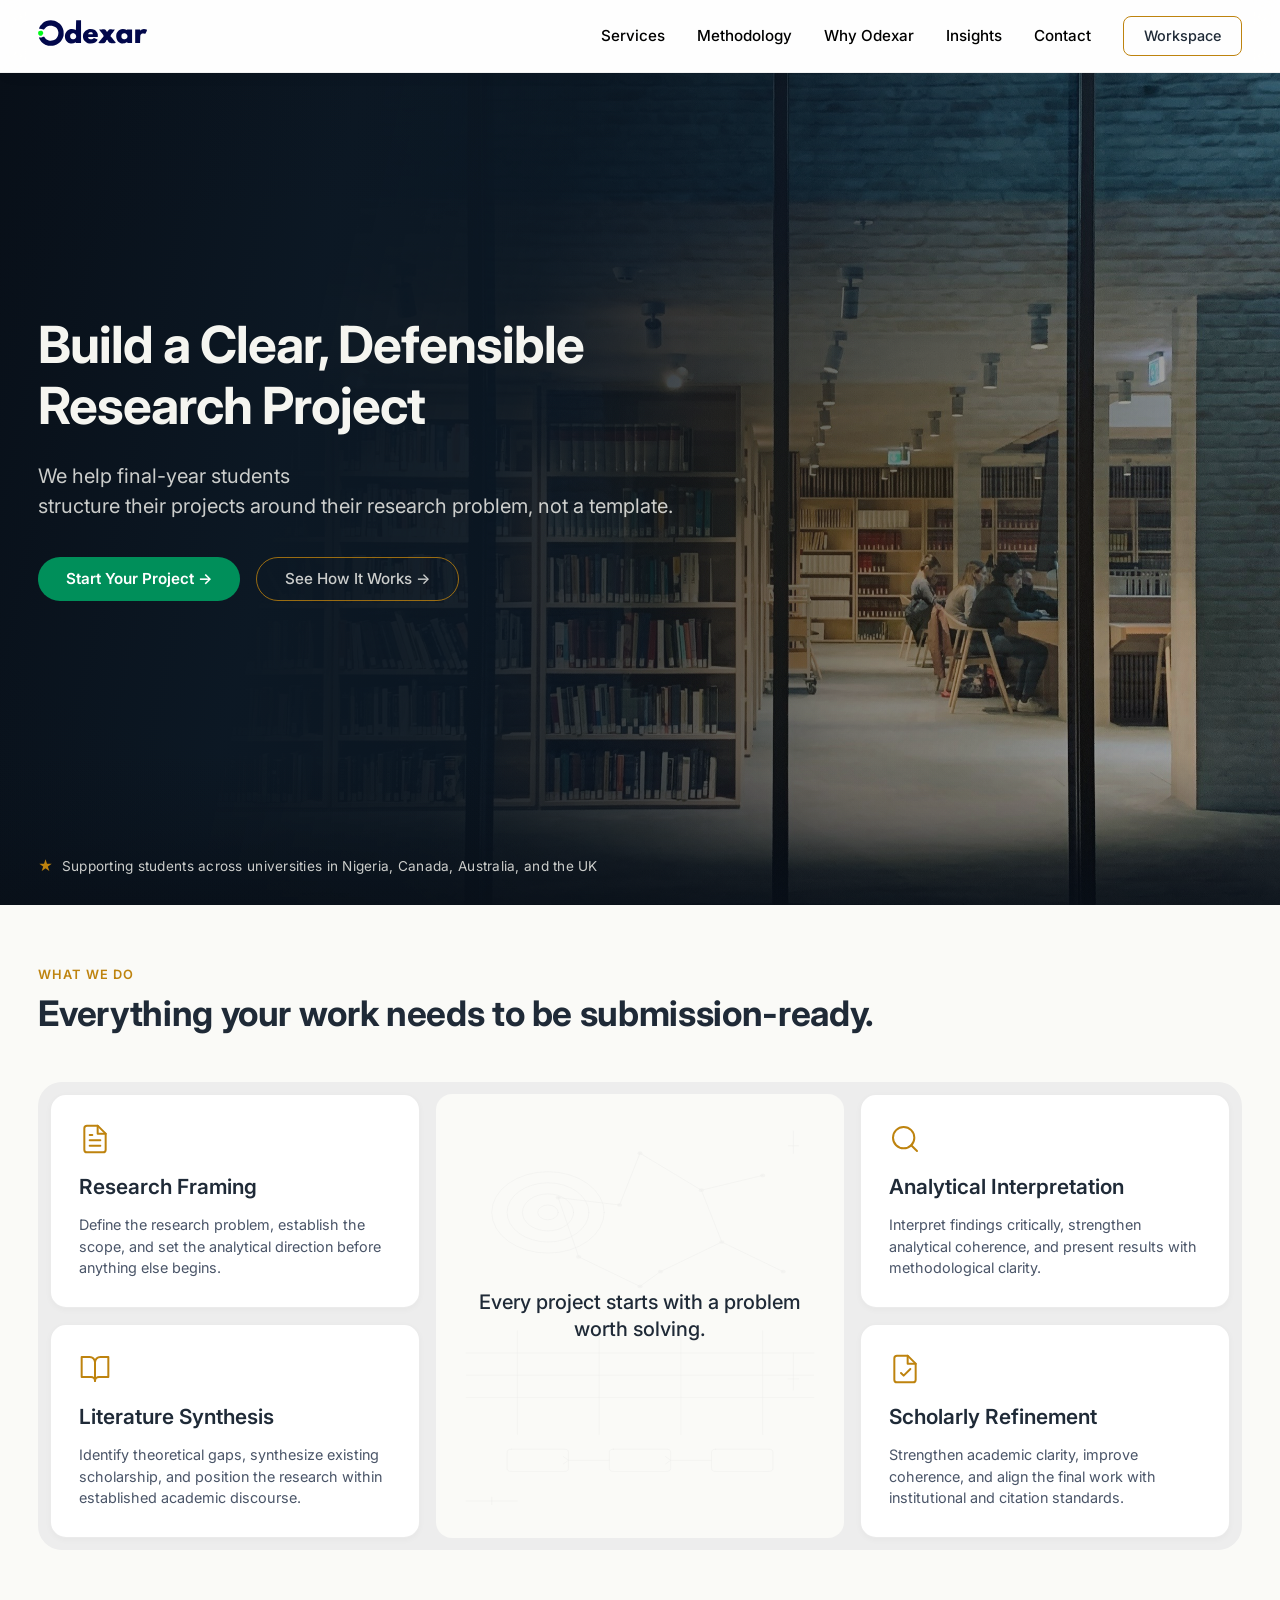
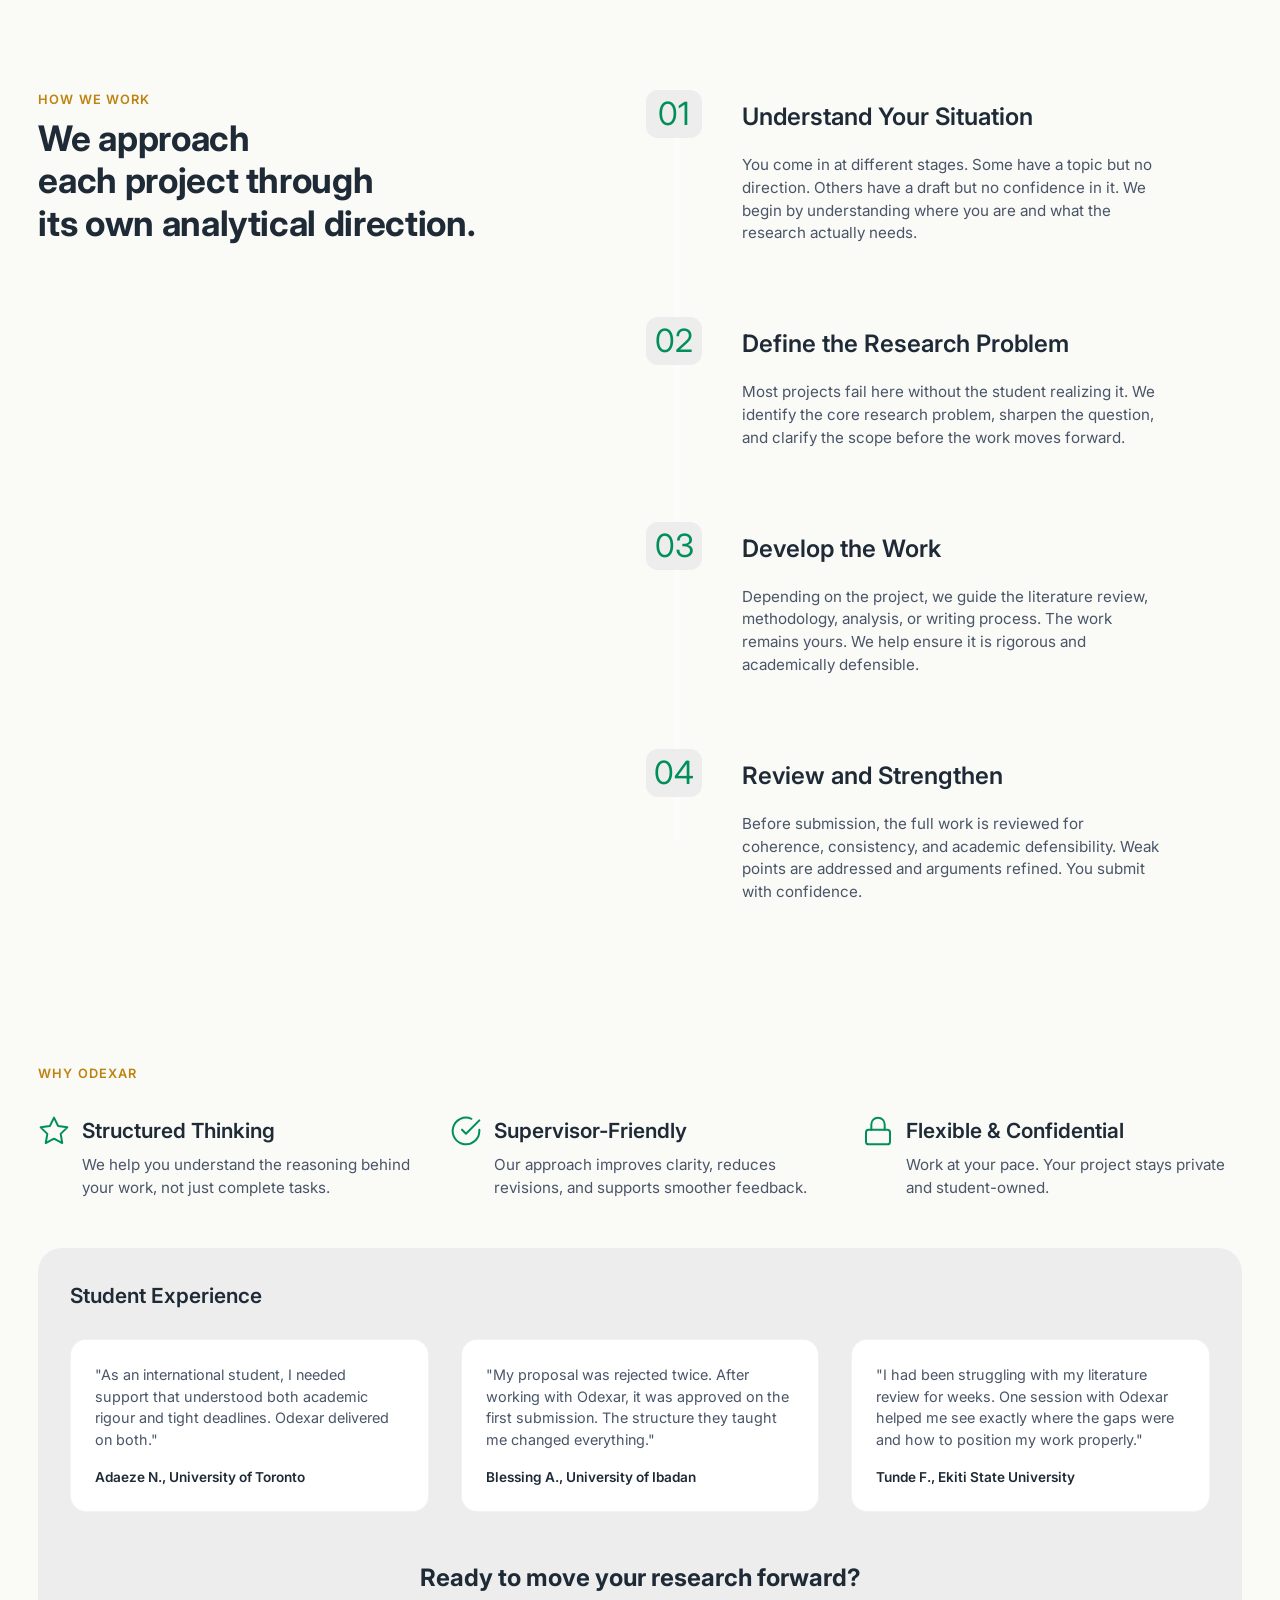
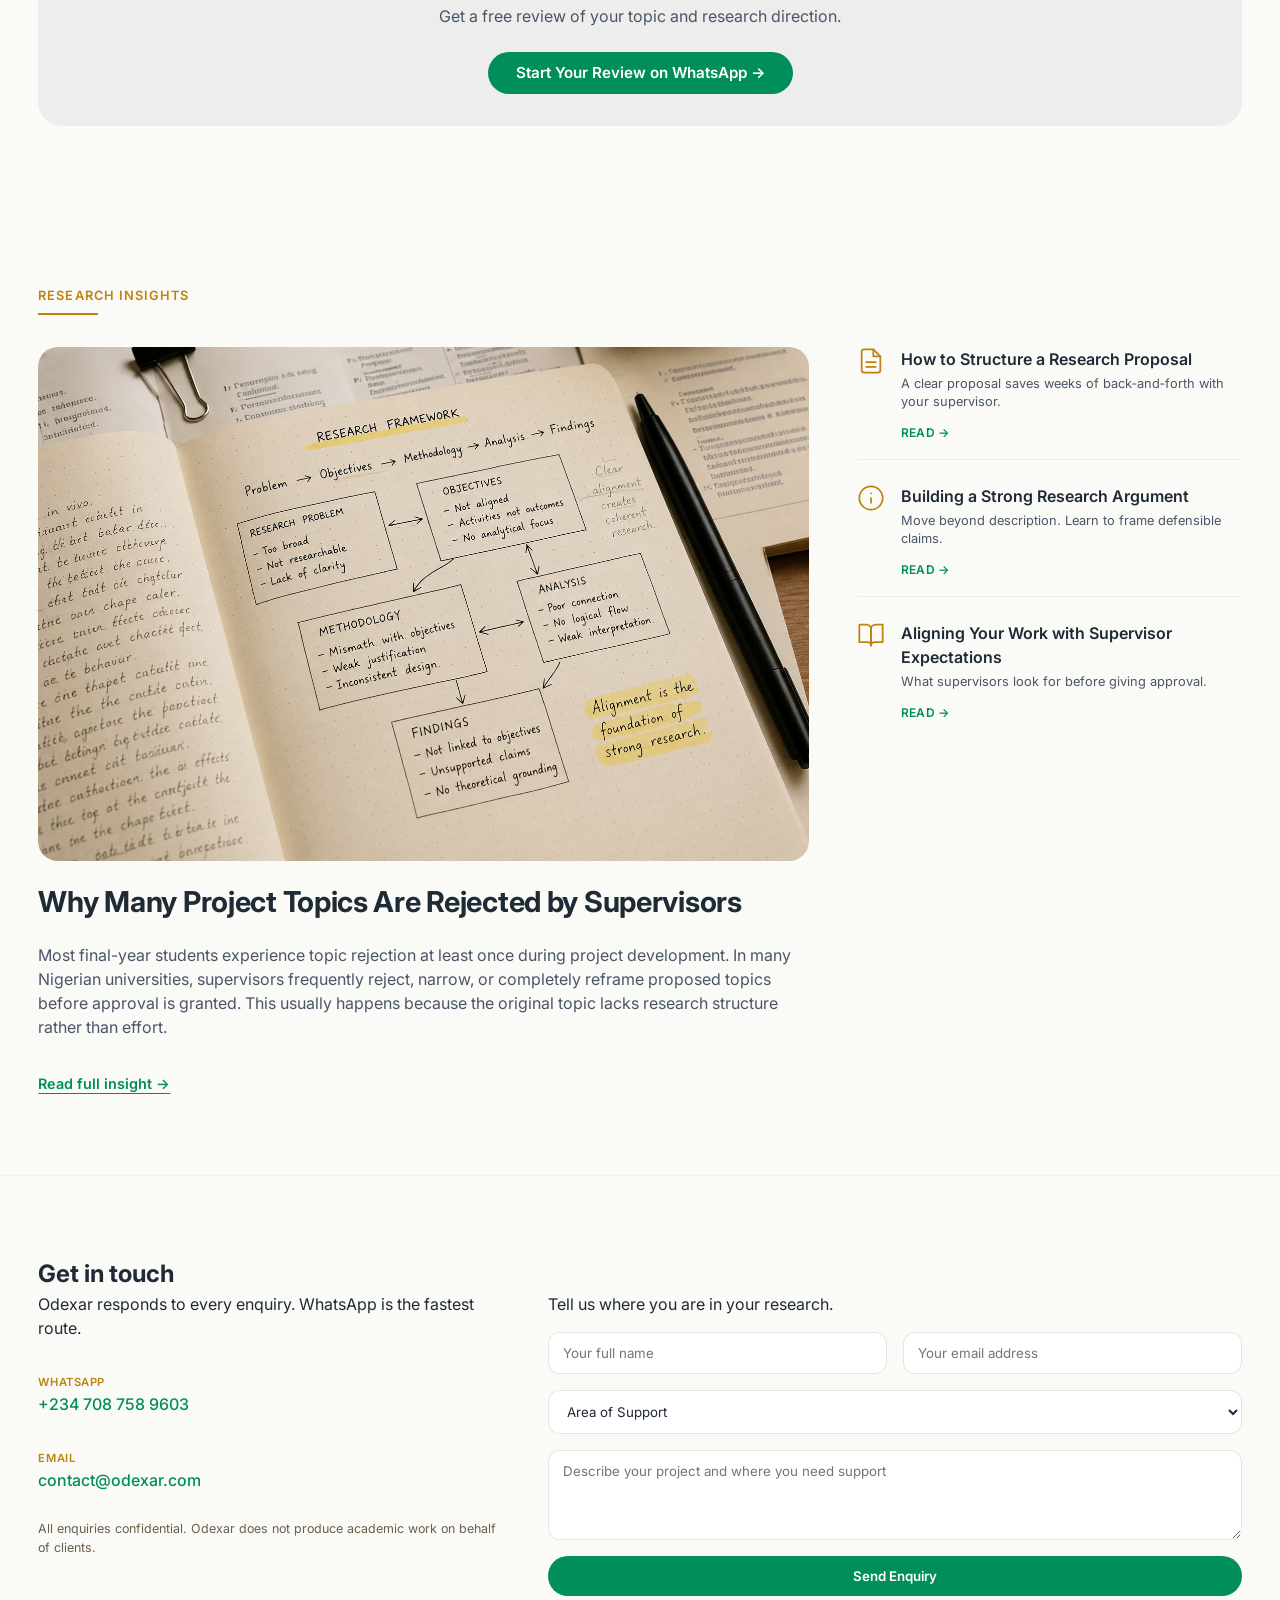
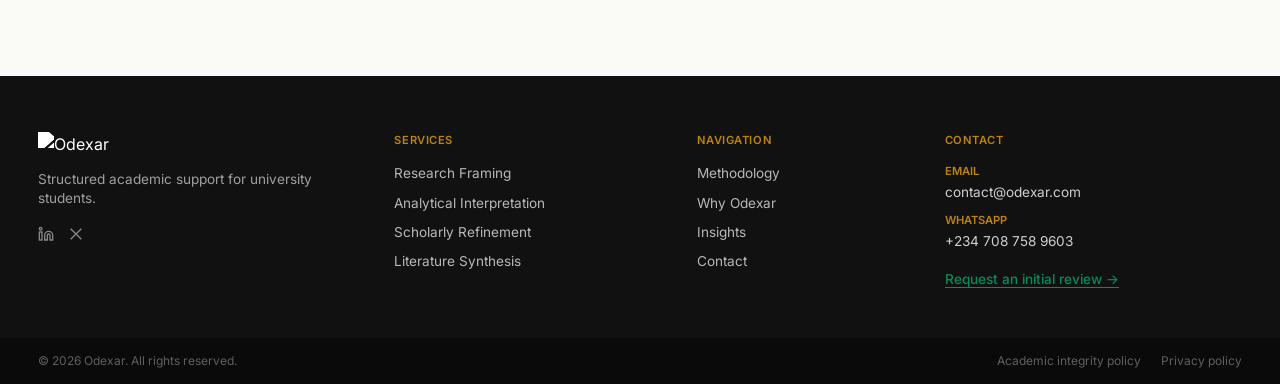
==== commit a01a84fd: "Update index.html" ====
--- a/index.html
+++ b/index.html
@@ -52,7 +52,7 @@
     margin: 0 auto;
   }
 
-  /* HEADER */
+  /* HEADER (unchanged) */
   header {
     position: sticky;
     top: 0;
@@ -124,7 +124,7 @@
     border-color: var(--gold);
   }
 
-  /* HERO */
+  /* HERO (unchanged) */
   .hero {
     position: relative;
     width: 100%;
@@ -330,7 +330,7 @@
     line-height: 1;
   }
 
-  /* SERVICES SECTION */
+  /* SERVICES SECTION (unchanged) */
   #services {
     position: relative;
     z-index: 5;
@@ -468,7 +468,7 @@
     margin-bottom: 0;
   }
 
-  /* METHODOLOGY SECTION */
+  /* METHODOLOGY SECTION (unchanged) */
   .methodology-sticky-section {
     background: var(--bg-soft-white);
     padding: 80px 0;
@@ -569,7 +569,7 @@
     padding-left: 6rem;
   }
 
-  /* WHY ODEXAR SECTION */
+  /* WHY ODEXAR SECTION (unchanged except 3-col grid and no stars) */
   .why-odexar-section {
     background: var(--bg-soft-white);
     padding: 80px 0;
@@ -585,7 +585,6 @@
     display: block;
   }
 
-  /* BENEFITS GRID - horizontally arranged in 3 columns */
   .benefits-grid {
     display: grid;
     grid-template-columns: repeat(3, 1fr);
@@ -636,7 +635,6 @@
     margin: 0;
   }
 
-  /* grey wrapper for testimonials + CTA */
   .grey-wrapper {
     background: var(--service-box-bg);
     border-radius: 24px;
@@ -644,7 +642,6 @@
     margin-top: 1rem;
   }
 
-  /* Student Experience heading — icon removed */
   .student-experience-heading {
     display: flex;
     align-items: center;
@@ -692,7 +689,6 @@
     color: var(--text-dark);
     font-size: 0.85rem;
   }
-  /* rating-stars completely removed — no stars any more */
 
   .inline-cta {
     text-align: center;
@@ -724,12 +720,17 @@
     transform: translateY(-1px);
   }
 
-  /* INSIGHTS SECTION */
+  /* INSIGHTS SECTION - redesigned as asymmetric magazine split */
   .insights-section {
-    border-top: 1px solid rgba(0,0,0,0.03);
-    border-bottom: 1px solid rgba(0,0,0,0.03);
-  }
-  .insights-heading { text-align: left; margin-bottom: 0.25rem; }
+    background: var(--bg-soft-white);
+    padding: 80px 0;
+    margin-bottom: 0; /* ensures spacing before contact section comes from contact's own padding */
+  }
+
+  .insights-heading {
+    text-align: left;
+    margin-bottom: 2rem;
+  }
   .insights-heading h2 {
     font-size: 0.8rem;
     letter-spacing: 0.08em;
@@ -738,106 +739,294 @@
     font-weight: 600;
     margin: 0;
   }
-  .heading-line { width: 60px; height: 2px; background: var(--gold); margin: 0.25rem 0 1rem 0; }
-  .insight-tagline {
+  .heading-line {
+    width: 60px;
+    height: 2px;
+    background: var(--gold);
+    margin: 0.5rem 0 0 0;
+  }
+
+  .magazine-split {
+    display: flex;
+    gap: 3rem;
+    align-items: stretch;
+  }
+
+  /* Main feature (left) */
+  .feature-main {
+    flex: 2;
+    display: flex;
+    flex-direction: column;
+    gap: 1.5rem;
+  }
+  .feature-image {
+    width: 100%;
+    border-radius: 20px;
+    overflow: hidden;
+  }
+  .feature-image img {
+    width: 100%;
+    height: auto;
+    display: block;
+    object-fit: cover;
+    transition: transform 0.3s ease;
+  }
+  .feature-image img:hover {
+    transform: scale(1.02);
+  }
+  .feature-title {
+    font-size: 1.8rem;
+    font-weight: 700;
+    line-height: 1.2;
+    color: var(--text-dark);
+    letter-spacing: -0.01em;
+    margin: 0;
+  }
+  .feature-excerpt {
+    font-size: 1rem;
+    color: var(--text-muted);
+    line-height: 1.5;
+    margin: 0;
+  }
+  .feature-link {
+    margin-top: 0.5rem;
+  }
+  .feature-link a {
+    font-size: 0.9rem;
+    font-weight: 600;
+    color: var(--green);
+    text-decoration: underline;
+    text-underline-offset: 4px;
+  }
+  .feature-link a:hover {
+    color: var(--gold);
+  }
+
+  /* Sidebar mini-cards (right) */
+  .insights-sidebar {
+    flex: 1;
+    display: flex;
+    flex-direction: column;
+    gap: 1.5rem;
+  }
+  .mini-card {
+    display: flex;
+    gap: 1rem;
+    align-items: flex-start;
+    border-bottom: 1px solid rgba(0,0,0,0.05);
+    padding-bottom: 1rem;
+  }
+  .mini-card:last-child {
+    border-bottom: none;
+    padding-bottom: 0;
+  }
+  .mini-icon {
+    flex-shrink: 0;
+    width: 28px;
+    height: 28px;
+    color: var(--gold);
+  }
+  .mini-icon svg {
+    width: 100%;
+    height: 100%;
+    stroke: currentColor;
+    stroke-width: 1.5;
+    fill: none;
+  }
+  .mini-content h4 {
+    font-size: 1rem;
+    font-weight: 600;
+    margin: 0 0 0.25rem;
+    color: var(--text-dark);
+  }
+  .mini-content p {
     font-size: 0.8rem;
+    color: var(--text-muted);
+    margin: 0 0 0.5rem;
+    line-height: 1.4;
+  }
+  .mini-link {
+    font-size: 0.75rem;
+    font-weight: 600;
+    color: var(--green);
+    text-decoration: none;
+    text-transform: uppercase;
+    letter-spacing: 0.03em;
+  }
+  .mini-link:hover {
+    color: var(--gold);
+    text-decoration: underline;
+  }
+
+  /* CONTACT SECTION (unchanged, but ensure top spacing) */
+  .section-alt {
+    background: var(--bg-soft-white);
+    padding: 80px 0;
+    border-top: 1px solid rgba(0,0,0,0.03); /* subtle separation */
+  }
+
+  .contact-grid {
+    display: grid;
+    grid-template-columns: 0.8fr 1.2fr;
+    gap: 48px;
+  }
+  .contact-info-inner {
+    display: flex;
+    flex-direction: column;
+    gap: 28px;
+  }
+  .contact-info-statement {
+    font-size: 1rem;
+    color: var(--text-dark);
+  }
+  .contact-info-label {
+    font-size: 0.7rem;
+    font-weight: 600;
+    color: var(--gold);
     text-transform: uppercase;
     letter-spacing: 0.05em;
-    color: var(--gold);
+  }
+  .contact-info-value {
+    font-size: 1rem;
     font-weight: 500;
-    margin-bottom: 1.25rem;
-  }
-  .featured-title { font-size: 1.8rem; font-weight: 700; line-height: 1.2; margin: 0 0 1rem; color: var(--text-dark); letter-spacing: -0.01em; }
-  .insights-two-column { display: flex; gap: 4rem; align-items: stretch; margin-top: 0.5rem; }
-  .insights-left { flex: 1.8; display: flex; gap: 2rem; align-items: stretch; }
-  .insights-text { flex: 1; display: flex; flex-direction: column; max-width: 90%; }
-  .insights-text p { font-size: 0.85rem; line-height: 1.5; margin-bottom: 0.75rem; color: var(--text-muted); }
-  .insights-cta { margin-top: auto; padding-top: 0.5rem; }
-  .insights-cta a { font-size: 0.85rem; font-weight: 600; color: var(--green); text-decoration: underline; text-underline-offset: 4px; }
-  .insights-cta a:hover { color: var(--gold); }
-  .insights-image-area { flex: 0.9; display: flex; flex-direction: column; gap: 0.75rem; align-items: flex-end; }
-  .insights-image-area img { width: 100%; height: 340px; object-fit: cover; border-radius: 16px; display: block; box-shadow: 0 4px 12px rgba(0,0,0,0.05); }
-  .quick-note-box {
-    width: 90%;
-    border: 1px solid var(--gold-light);
-    border-radius: 16px;
-    padding: 0.6rem 0.8rem;
-    display: flex;
-    align-items: flex-start;
-    gap: 0.6rem;
+    color: var(--green);
+    text-decoration: none;
+  }
+  .contact-info-value:hover {
+    color: var(--gold);
+  }
+  .contact-info-note {
+    font-size: 0.78rem;
+    color: #6B5E4A;
+  }
+  .contact-form {
+    display: flex;
+    flex-direction: column;
+    gap: 16px;
+  }
+  .contact-form-row {
+    display: grid;
+    grid-template-columns: 1fr 1fr;
+    gap: 16px;
+  }
+  input, select, textarea {
+    padding: 12px 14px;
+    border: 1px solid rgba(0,0,0,0.1);
+    border-radius: 12px;
+    width: 100%;
+    font-family: 'Inter', sans-serif;
+    color: var(--text-dark);
     background: var(--card-bg);
-    margin-left: auto;
-    line-height: 1.3;
-  }
-  .quick-note-icon { font-size: 1rem; flex-shrink: 0; }
-  .quick-note-heading { font-weight: 700; font-size: 0.7rem; text-transform: uppercase; letter-spacing: 0.03em; color: var(--gold); margin-bottom: 0.2rem; display: block; }
-  .quick-note-text { font-size: 0.7rem; color: var(--text-dark); margin: 0; }
-  .insights-right { flex: 1; display: flex; flex-direction: column; justify-content: flex-start; gap: 0.75rem; }
-  .square-box {
-    display: flex;
-    width: 112px;
-    aspect-ratio: 1 / 1;
-    border-radius: 16px;
+    transition: 0.2s;
+  }
+  input:focus, select:focus, textarea:focus {
+    outline: none;
+    border-color: var(--green);
+    box-shadow: 0 0 0 3px rgba(0,143,90,0.1);
+  }
+  .contact-submit {
+    background: var(--green);
+    color: white;
+    border: none;
+    padding: 12px 20px;
+    border-radius: 40px;
+    font-weight: 600;
+    cursor: pointer;
+    transition: 0.2s;
+    font-family: 'Inter', sans-serif;
+  }
+  .contact-submit:hover {
+    background: var(--gold);
+  }
+
+  /* FOOTER (unchanged) */
+  .footer-main {
+    background: var(--footer-dark);
+    padding: 56px 0 48px;
+    margin-top: 0;
+  }
+  .footer-grid {
+    display: grid;
+    grid-template-columns: 1.2fr 1fr 0.8fr 1.1fr;
+    gap: 32px;
+  }
+  .footer-logo {
+    height: 18px;
+    margin-bottom: 14px;
+    filter: brightness(0) invert(1);
+  }
+  .footer-tagline {
+    font-size: 0.85rem;
+    color: rgba(255,255,255,0.6);
+    line-height: 1.4;
+  }
+  .footer-col-heading {
+    font-size: 0.7rem;
+    font-weight: 600;
+    color: var(--gold);
+    text-transform: uppercase;
+    letter-spacing: 0.05em;
+    margin-bottom: 14px;
+  }
+  .footer-nav {
+    display: flex;
+    flex-direction: column;
+    gap: 9px;
+  }
+  .footer-nav a {
+    color: rgba(255,255,255,0.7);
     text-decoration: none;
-    transition: all 0.2s;
-    align-items: center;
-    justify-content: center;
+    font-size: 0.85rem;
+    transition: color 0.2s;
+  }
+  .footer-nav a:hover {
+    color: var(--green);
+  }
+  .footer-cta-link {
+    color: var(--green);
+    text-decoration: none;
+    border-bottom: 1px solid var(--green);
+    font-size: 0.85rem;
+    font-weight: 500;
+  }
+  .footer-cta-link:hover {
+    color: var(--gold);
+    border-color: var(--gold);
+  }
+  .footer-social {
+    display: flex;
+    gap: 14px;
+    margin-top: 16px;
+  }
+  .footer-social a {
+    color: rgba(255,255,255,0.5);
+    transition: color 0.2s;
+  }
+  .footer-social a:hover {
+    color: var(--gold);
+  }
+  .footer-base {
+    background: #0a0a0a;
+    padding: 14px 0;
     text-align: center;
     font-size: 0.75rem;
-    font-weight: 600;
-    color: white;
-    background: var(--green);
-    text-transform: uppercase;
-    letter-spacing: 0.03em;
-    padding: 0.5rem;
-    line-height: 1.2;
-  }
-  .square-box:hover { transform: translateY(-4px); background: var(--gold); color: white; }
-
-  .contact-grid { display: grid; grid-template-columns: 0.8fr 1.2fr; gap: 48px; }
-  .contact-info-inner { display: flex; flex-direction: column; gap: 28px; }
-  .contact-info-statement { font-size: 1rem; color: var(--text-dark); }
-  .contact-info-label { font-size: 0.7rem; font-weight: 600; color: var(--gold); text-transform: uppercase; letter-spacing: 0.05em; }
-  .contact-info-value { font-size: 1rem; font-weight: 500; color: var(--green); text-decoration: none; }
-  .contact-info-value:hover { color: var(--gold); }
-  .contact-info-note { font-size: 0.78rem; color: #6B5E4A; }
-  .contact-form { display: flex; flex-direction: column; gap: 16px; }
-  .contact-form-row { display: grid; grid-template-columns: 1fr 1fr; gap: 16px; }
-  input, select, textarea { padding: 12px 14px; border: 1px solid rgba(0,0,0,0.1); border-radius: 12px; width: 100%; font-family: 'Inter', sans-serif; color: var(--text-dark); background: var(--card-bg); transition: 0.2s; }
-  input:focus, select:focus, textarea:focus { outline: none; border-color: var(--green); box-shadow: 0 0 0 3px rgba(0,143,90,0.1); }
-  .contact-submit { background: var(--green); color: white; border: none; padding: 12px 20px; border-radius: 40px; font-weight: 600; cursor: pointer; transition: 0.2s; font-family: 'Inter', sans-serif; }
-  .contact-submit:hover { background: var(--gold); }
-
-  .footer-main { background: var(--footer-dark); padding: 56px 0 48px; margin-top: 0; }
-  .footer-grid { display: grid; grid-template-columns: 1.2fr 1fr 0.8fr 1.1fr; gap: 32px; }
-  .footer-logo { height: 18px; margin-bottom: 14px; filter: brightness(0) invert(1); }
-  .footer-tagline { font-size: 0.85rem; color: rgba(255,255,255,0.6); line-height: 1.4; }
-  .footer-col-heading { font-size: 0.7rem; font-weight: 600; color: var(--gold); text-transform: uppercase; letter-spacing: 0.05em; margin-bottom: 14px; }
-  .footer-nav { display: flex; flex-direction: column; gap: 9px; }
-  .footer-nav a { color: rgba(255,255,255,0.7); text-decoration: none; font-size: 0.85rem; transition: color 0.2s; }
-  .footer-nav a:hover { color: var(--green); }
-  .footer-cta-link { color: var(--green); text-decoration: none; border-bottom: 1px solid var(--green); font-size: 0.85rem; font-weight: 500; }
-  .footer-cta-link:hover { color: var(--gold); border-color: var(--gold); }
-  .footer-social { display: flex; gap: 14px; margin-top: 16px; }
-  .footer-social a { color: rgba(255,255,255,0.5); transition: color 0.2s; }
-  .footer-social a:hover { color: var(--gold); }
-  .footer-base { background: #0a0a0a; padding: 14px 0; text-align: center; font-size: 0.75rem; color: rgba(255,255,255,0.35); }
-  .footer-base a { color: rgba(255,255,255,0.35); text-decoration: none; }
-  .footer-base a:hover { color: var(--green); }
-
-  /* Responsive */
+    color: rgba(255,255,255,0.35);
+  }
+  .footer-base a {
+    color: rgba(255,255,255,0.35);
+    text-decoration: none;
+  }
+  .footer-base a:hover {
+    color: var(--green);
+  }
+
+  /* Responsive adjustments */
   @media (max-width: 1000px) {
     .services-outer-box { padding: 0.5rem; }
     .services-grid { grid-template-columns: 1fr; gap: 20px; }
     .services-left, .services-right { gap: 16px; }
-    .insights-two-column { flex-direction: column; gap: 2rem; }
-    .insights-left { flex-direction: column; gap: 1.5rem; }
-    .insights-image-area { max-width: 400px; align-items: flex-start; }
-    .quick-note-box { margin-left: 0; width: 90%; }
-    .featured-title { font-size: 1.6rem; }
-    .insights-image-area img { height: 240px; }
-    .insights-text { max-width: 100%; }
-    .square-box { width: 100px; font-size: 0.7rem; }
+    .magazine-split { flex-direction: column; gap: 2rem; }
+    .feature-title { font-size: 1.6rem; }
   }
   @media (max-width: 900px) {
     .header-inner { flex-wrap: wrap; gap: 1rem; }
@@ -856,6 +1045,7 @@
     .benefit-card h3 { font-size: 1.2rem; }
     .testimonials-grid { grid-template-columns: 1fr; gap: 1.5rem; }
     .grey-wrapper { padding: 1.5rem; }
+    .contact-grid { grid-template-columns: 1fr; gap: 2rem; }
   }
   @media (max-width: 640px) {
     .nav-links { gap: 20px; }
@@ -898,7 +1088,6 @@
   <div class="hero-blend-overlay"></div>
   <div class="hero-overlay-warm"></div>
   <div class="hero-overlay-bottom"></div>
-
   <div class="hero-content">
     <div class="hero-text">
       <h1>Build a Clear, <em>Defensible</em><br>Research Project</h1>
@@ -909,7 +1098,6 @@
       </div>
     </div>
   </div>
-
   <div class="hero-footer">
     <div class="hero-footer-text">
       <span class="star">★</span>
@@ -918,7 +1106,7 @@
   </div>
 </section>
 
-<!-- SERVICES SECTION -->
+<!-- SERVICES SECTION (unchanged) -->
 <section class="section-default" id="services">
   <div class="container">
     <div class="services-heading">
@@ -928,189 +1116,104 @@
     <div class="services-outer-box">
       <div class="services-grid">
         <div class="services-left">
-          <div class="service-card">
-            <div class="service-card-content">
-              <div class="card-icon"><svg viewBox="0 0 24 24" fill="none" stroke="currentColor" stroke-width="1.5" stroke-linecap="round" stroke-linejoin="round"><path d="M14 2H6a2 2 0 0 0-2 2v16a2 2 0 0 0 2 2h12a2 2 0 0 0 2-2V8z"/><polyline points="14 2 14 8 20 8"/><line x1="16" y1="13" x2="8" y2="13"/><line x1="16" y1="17" x2="8" y2="17"/><polyline points="10 9 9 9 8 9"/></svg></div>
-              <h3>Research Framing</h3>
-              <p>Define the research problem, establish the scope, and set the analytical direction before anything else begins.</p>
-            </div>
-          </div>
-          <div class="service-card">
-            <div class="service-card-content">
-              <div class="card-icon"><svg viewBox="0 0 24 24" fill="none" stroke="currentColor" stroke-width="1.5" stroke-linecap="round" stroke-linejoin="round"><path d="M2 3h6a4 4 0 0 1 4 4v14a3 3 0 0 0-3-3H2z"/><path d="M22 3h-6a4 4 0 0 0-4 4v14a3 3 0 0 1 3-3h7z"/></svg></div>
-              <h3>Literature Synthesis</h3>
-              <p>Identify theoretical gaps, synthesize existing scholarship, and position the research within established academic discourse.</p>
-            </div>
-          </div>
+          <div class="service-card"><div class="service-card-content"><div class="card-icon"><svg viewBox="0 0 24 24" fill="none" stroke="currentColor" stroke-width="1.5" stroke-linecap="round" stroke-linejoin="round"><path d="M14 2H6a2 2 0 0 0-2 2v16a2 2 0 0 0 2 2h12a2 2 0 0 0 2-2V8z"/><polyline points="14 2 14 8 20 8"/><line x1="16" y1="13" x2="8" y2="13"/><line x1="16" y1="17" x2="8" y2="17"/><polyline points="10 9 9 9 8 9"/></svg></div><h3>Research Framing</h3><p>Define the research problem, establish the scope, and set the analytical direction before anything else begins.</p></div></div>
+          <div class="service-card"><div class="service-card-content"><div class="card-icon"><svg viewBox="0 0 24 24" fill="none" stroke="currentColor" stroke-width="1.5" stroke-linecap="round" stroke-linejoin="round"><path d="M2 3h6a4 4 0 0 1 4 4v14a3 3 0 0 0-3-3H2z"/><path d="M22 3h-6a4 4 0 0 0-4 4v14a3 3 0 0 1 3-3h7z"/></svg></div><h3>Literature Synthesis</h3><p>Identify theoretical gaps, synthesize existing scholarship, and position the research within established academic discourse.</p></div></div>
         </div>
-
-        <div class="services-centre">
-          <div class="statement-text">Every project starts with a problem worth solving.</div>
-        </div>
-
+        <div class="services-centre"><div class="statement-text">Every project starts with a problem worth solving.</div></div>
         <div class="services-right">
-          <div class="service-card">
-            <div class="service-card-content">
-              <div class="card-icon"><svg viewBox="0 0 24 24" fill="none" stroke="currentColor" stroke-width="1.5" stroke-linecap="round" stroke-linejoin="round"><circle cx="11" cy="11" r="8"/><line x1="21" y1="21" x2="16.65" y2="16.65"/></svg></div>
-              <h3>Analytical Interpretation</h3>
-              <p>Interpret findings critically, strengthen analytical coherence, and present results with methodological clarity.</p>
-            </div>
-          </div>
-          <div class="service-card">
-            <div class="service-card-content">
-              <div class="card-icon"><svg viewBox="0 0 24 24" fill="none" stroke="currentColor" stroke-width="1.5" stroke-linecap="round" stroke-linejoin="round"><path d="M14 2H6a2 2 0 0 0-2 2v16a2 2 0 0 0 2 2h12a2 2 0 0 0 2-2V8z"/><polyline points="14 2 14 8 20 8"/><polyline points="9 15 11 17 16 12"/></svg></div>
-              <h3>Scholarly Refinement</h3>
-              <p>Strengthen academic clarity, improve coherence, and align the final work with institutional and citation standards.</p>
-            </div>
-          </div>
+          <div class="service-card"><div class="service-card-content"><div class="card-icon"><svg viewBox="0 0 24 24" fill="none" stroke="currentColor" stroke-width="1.5" stroke-linecap="round" stroke-linejoin="round"><circle cx="11" cy="11" r="8"/><line x1="21" y1="21" x2="16.65" y2="16.65"/></svg></div><h3>Analytical Interpretation</h3><p>Interpret findings critically, strengthen analytical coherence, and present results with methodological clarity.</p></div></div>
+          <div class="service-card"><div class="service-card-content"><div class="card-icon"><svg viewBox="0 0 24 24" fill="none" stroke="currentColor" stroke-width="1.5" stroke-linecap="round" stroke-linejoin="round"><path d="M14 2H6a2 2 0 0 0-2 2v16a2 2 0 0 0 2 2h12a2 2 0 0 0 2-2V8z"/><polyline points="14 2 14 8 20 8"/><polyline points="9 15 11 17 16 12"/></svg></div><h3>Scholarly Refinement</h3><p>Strengthen academic clarity, improve coherence, and align the final work with institutional and citation standards.</p></div></div>
         </div>
       </div>
     </div>
   </div>
 </section>
 
-<!-- METHODOLOGY SECTION -->
+<!-- METHODOLOGY SECTION (unchanged) -->
 <section class="methodology-sticky-section" id="methodology">
   <div class="container">
     <div class="methodology-sticky-wrapper">
-      <div class="methodology-sticky-left">
-        <div class="pre-head">HOW WE WORK</div>
-        <h2>We approach<br>each project through<br>its own analytical direction.</h2>
-      </div>
+      <div class="methodology-sticky-left"><div class="pre-head">HOW WE WORK</div><h2>We approach<br>each project through<br>its own analytical direction.</h2></div>
       <div class="methodology-sticky-right">
-        <div class="methodology-step">
-          <div class="step-header">
-            <span class="step-number">01</span>
-            <h3>Understand Your Situation</h3>
-          </div>
-          <p>You come in at different stages. Some have a topic but no direction. Others have a draft but no confidence in it. We begin by understanding where you are and what the research actually needs.</p>
-        </div>
-        <div class="methodology-step">
-          <div class="step-header">
-            <span class="step-number">02</span>
-            <h3>Define the Research Problem</h3>
-          </div>
-          <p>Most projects fail here without the student realizing it. We identify the core research problem, sharpen the question, and clarify the scope before the work moves forward.</p>
-        </div>
-        <div class="methodology-step">
-          <div class="step-header">
-            <span class="step-number">03</span>
-            <h3>Develop the Work</h3>
-          </div>
-          <p>Depending on the project, we guide the literature review, methodology, analysis, or writing process. The work remains yours. We help ensure it is rigorous and academically defensible.</p>
-        </div>
-        <div class="methodology-step">
-          <div class="step-header">
-            <span class="step-number">04</span>
-            <h3>Review and Strengthen</h3>
-          </div>
-          <p>Before submission, the full work is reviewed for coherence, consistency, and academic defensibility. Weak points are addressed and arguments refined. You submit with confidence.</p>
-        </div>
+        <div class="methodology-step"><div class="step-header"><span class="step-number">01</span><h3>Understand Your Situation</h3></div><p>You come in at different stages. Some have a topic but no direction. Others have a draft but no confidence in it. We begin by understanding where you are and what the research actually needs.</p></div>
+        <div class="methodology-step"><div class="step-header"><span class="step-number">02</span><h3>Define the Research Problem</h3></div><p>Most projects fail here without the student realizing it. We identify the core research problem, sharpen the question, and clarify the scope before the work moves forward.</p></div>
+        <div class="methodology-step"><div class="step-header"><span class="step-number">03</span><h3>Develop the Work</h3></div><p>Depending on the project, we guide the literature review, methodology, analysis, or writing process. The work remains yours. We help ensure it is rigorous and academically defensible.</p></div>
+        <div class="methodology-step"><div class="step-header"><span class="step-number">04</span><h3>Review and Strengthen</h3></div><p>Before submission, the full work is reviewed for coherence, consistency, and academic defensibility. Weak points are addressed and arguments refined. You submit with confidence.</p></div>
       </div>
     </div>
   </div>
 </section>
 
-<!-- WHY ODEXAR SECTION with horizontally arranged value points (3 columns), subtext under heading, no stars, no student icon -->
+<!-- WHY ODEXAR SECTION (unchanged) -->
 <section class="why-odexar-section" id="why-odexar">
   <div class="container">
     <span class="section-label">WHY ODEXAR</span>
-
     <div class="benefits-grid">
-      <div class="benefit-card">
-        <div class="benefit-icon"><svg viewBox="0 0 24 24" fill="none" stroke="currentColor" stroke-width="1.5" stroke-linecap="round" stroke-linejoin="round"><path d="M12 2l3.09 6.26L22 9.27l-5 4.87 1.18 6.88L12 17.77l-6.18 3.25L7 14.14 2 9.27l6.91-1.01L12 2z"/></svg></div>
-        <div class="benefit-text-wrapper">
-          <h3>Structured Thinking</h3>
-          <p>We help you understand the reasoning behind your work, not just complete tasks.</p>
-        </div>
+      <div class="benefit-card"><div class="benefit-icon"><svg viewBox="0 0 24 24" fill="none" stroke="currentColor" stroke-width="1.5" stroke-linecap="round" stroke-linejoin="round"><path d="M12 2l3.09 6.26L22 9.27l-5 4.87 1.18 6.88L12 17.77l-6.18 3.25L7 14.14 2 9.27l6.91-1.01L12 2z"/></svg></div><div class="benefit-text-wrapper"><h3>Structured Thinking</h3><p>We help you understand the reasoning behind your work, not just complete tasks.</p></div></div>
+      <div class="benefit-card"><div class="benefit-icon"><svg viewBox="0 0 24 24" fill="none" stroke="currentColor" stroke-width="1.5" stroke-linecap="round" stroke-linejoin="round"><path d="M22 11.08V12a10 10 0 1 1-5.93-9.14"/><polyline points="22 4 12 14.01 9 11.01"/></svg></div><div class="benefit-text-wrapper"><h3>Supervisor-Friendly</h3><p>Our approach improves clarity, reduces revisions, and supports smoother feedback.</p></div></div>
+      <div class="benefit-card"><div class="benefit-icon"><svg viewBox="0 0 24 24" fill="none" stroke="currentColor" stroke-width="1.5" stroke-linecap="round" stroke-linejoin="round"><rect x="3" y="11" width="18" height="11" rx="2" ry="2"/><path d="M7 11V7a5 5 0 0 1 10 0v4"/></svg></div><div class="benefit-text-wrapper"><h3>Flexible & Confidential</h3><p>Work at your pace. Your project stays private and student-owned.</p></div></div>
+    </div>
+    <div class="grey-wrapper">
+      <div class="student-experience-heading"><h3>Student Experience</h3></div>
+      <div class="testimonials-grid">
+        <div class="testimonial-card"><div class="testimonial-text">"As an international student, I needed support that understood both academic rigour and tight deadlines. Odexar delivered on both."</div><div class="testimonial-author"><span>Adaeze N., University of Toronto</span></div></div>
+        <div class="testimonial-card"><div class="testimonial-text">"My proposal was rejected twice. After working with Odexar, it was approved on the first submission. The structure they taught me changed everything."</div><div class="testimonial-author"><span>Blessing A., University of Ibadan</span></div></div>
+        <div class="testimonial-card"><div class="testimonial-text">"I had been struggling with my literature review for weeks. One session with Odexar helped me see exactly where the gaps were and how to position my work properly."</div><div class="testimonial-author"><span>Tunde F., Ekiti State University</span></div></div>
       </div>
-      <div class="benefit-card">
-        <div class="benefit-icon"><svg viewBox="0 0 24 24" fill="none" stroke="currentColor" stroke-width="1.5" stroke-linecap="round" stroke-linejoin="round"><path d="M22 11.08V12a10 10 0 1 1-5.93-9.14"/><polyline points="22 4 12 14.01 9 11.01"/></svg></div>
-        <div class="benefit-text-wrapper">
-          <h3>Supervisor-Friendly</h3>
-          <p>Our approach improves clarity, reduces revisions, and supports smoother feedback.</p>
-        </div>
-      </div>
-      <div class="benefit-card">
-        <div class="benefit-icon"><svg viewBox="0 0 24 24" fill="none" stroke="currentColor" stroke-width="1.5" stroke-linecap="round" stroke-linejoin="round"><rect x="3" y="11" width="18" height="11" rx="2" ry="2"/><path d="M7 11V7a5 5 0 0 1 10 0v4"/></svg></div>
-        <div class="benefit-text-wrapper">
-          <h3>Flexible & Confidential</h3>
-          <p>Work at your pace. Your project stays private and student-owned.</p>
-        </div>
-      </div>
-    </div>
-
-    <div class="grey-wrapper">
-      <div class="student-experience-heading">
-        <h3>Student Experience</h3>
-      </div>
-      <div class="testimonials-grid">
-        <div class="testimonial-card">
-          <div class="testimonial-text">"As an international student, I needed support that understood both academic rigour and tight deadlines. Odexar delivered on both."</div>
-          <div class="testimonial-author">
-            <span>Adaeze N., University of Toronto</span>
-          </div>
-        </div>
-        <div class="testimonial-card">
-          <div class="testimonial-text">"My proposal was rejected twice. After working with Odexar, it was approved on the first submission. The structure they taught me changed everything."</div>
-          <div class="testimonial-author">
-            <span>Blessing A., University of Ibadan</span>
-          </div>
-        </div>
-        <div class="testimonial-card">
-          <div class="testimonial-text">"I had been struggling with my literature review for weeks. One session with Odexar helped me see exactly where the gaps were and how to position my work properly."</div>
-          <div class="testimonial-author">
-            <span>Tunde F., Ekiti State University</span>
-          </div>
-        </div>
-      </div>
-
-      <div class="inline-cta">
-        <h3>Ready to move your research forward?</h3>
-        <p>Get a free review of your topic and research direction.</p>
-        <a href="https://wa.me/2347087589603" class="btn-primary">Start Your Review on WhatsApp →</a>
-      </div>
+      <div class="inline-cta"><h3>Ready to move your research forward?</h3><p>Get a free review of your topic and research direction.</p><a href="https://wa.me/2347087589603" class="btn-primary">Start Your Review on WhatsApp →</a></div>
     </div>
   </div>
 </section>
 
-<!-- INSIGHTS SECTION -->
-<section class="section-default insights-section" id="insights">
+<!-- INSIGHTS SECTION (magazine split, no "Insight 001", spacing fixed) -->
+<section class="insights-section" id="insights">
   <div class="container">
     <div class="insights-heading">
       <h2>Research Insights</h2>
       <div class="heading-line"></div>
     </div>
-    <div class="insights-two-column">
-      <div class="insights-left">
-        <div class="insights-text">
-          <div class="insight-tagline">Insight 001</div>
-          <div class="featured-title">Why Many Project Topics<br>Are Rejected<br>by Supervisors</div>
-          <p>Most final-year students experience topic rejection at least once during project development. In many Nigerian universities, supervisors frequently reject, narrow, or completely reframe proposed topics before approval is granted.</p>
-          <p>This usually happens because the original topic lacks research structure rather than effort. Many proposed topics are too broad, descriptive, or difficult to investigate within the scope of an undergraduate study.</p>
-          <div class="insights-cta"><a href="insights/posts/why-final-year-students-start-research-wrong.html">Read the full insight →</a></div>
+    <div class="magazine-split">
+      <!-- Left: Main feature -->
+      <div class="feature-main">
+        <div class="feature-image">
+          <img src="assets/blog-topic-selection (2).png" alt="Research problem illustration">
         </div>
-        <div class="insights-image-area">
-          <img src="assets/blog-topic-selection (2).png" alt="Research problem illustration">
-          <div class="quick-note-box">
-            <span class="quick-note-icon">📓</span>
-            <div class="quick-note-content">
-              <span class="quick-note-heading">Quick note</span>
-              <p class="quick-note-text">Your topic can be conceptually clear, academically defensible, and approved without repeated restructuring.</p>
-            </div>
+        <h3 class="feature-title">Why Many Project Topics Are Rejected by Supervisors</h3>
+        <p class="feature-excerpt">Most final-year students experience topic rejection at least once during project development. In many Nigerian universities, supervisors frequently reject, narrow, or completely reframe proposed topics before approval is granted. This usually happens because the original topic lacks research structure rather than effort.</p>
+        <div class="feature-link"><a href="insights/posts/why-final-year-students-start-research-wrong.html">Read full insight →</a></div>
+      </div>
+      <!-- Right: Mini-cards (replacing square boxes) -->
+      <div class="insights-sidebar">
+        <div class="mini-card">
+          <div class="mini-icon"><svg viewBox="0 0 24 24" fill="none" stroke="currentColor" stroke-width="1.5" stroke-linecap="round" stroke-linejoin="round"><path d="M14 2H6a2 2 0 0 0-2 2v16a2 2 0 0 0 2 2h12a2 2 0 0 0 2-2V8z"/><polyline points="14 2 14 8 20 8"/><line x1="16" y1="13" x2="8" y2="13"/><line x1="16" y1="17" x2="8" y2="17"/></svg></div>
+          <div class="mini-content">
+            <h4>How to Structure a Research Proposal</h4>
+            <p>A clear proposal saves weeks of back‑and‑forth with your supervisor.</p>
+            <a href="insights/posts/structure-research-proposal.html" class="mini-link">Read →</a>
+          </div>
+        </div>
+        <div class="mini-card">
+          <div class="mini-icon"><svg viewBox="0 0 24 24" fill="none" stroke="currentColor" stroke-width="1.5" stroke-linecap="round" stroke-linejoin="round"><circle cx="12" cy="12" r="10"/><path d="M12 16v-4M12 8h.01"/></svg></div>
+          <div class="mini-content">
+            <h4>Building a Strong Research Argument</h4>
+            <p>Move beyond description. Learn to frame defensible claims.</p>
+            <a href="#contact" class="mini-link">Read →</a>
+          </div>
+        </div>
+        <div class="mini-card">
+          <div class="mini-icon"><svg viewBox="0 0 24 24" fill="none" stroke="currentColor" stroke-width="1.5" stroke-linecap="round" stroke-linejoin="round"><path d="M2 3h6a4 4 0 0 1 4 4v14a3 3 0 0 0-3-3H2z"/><path d="M22 3h-6a4 4 0 0 0-4 4v14a3 3 0 0 1 3-3h7z"/></svg></div>
+          <div class="mini-content">
+            <h4>Aligning Your Work with Supervisor Expectations</h4>
+            <p>What supervisors look for before giving approval.</p>
+            <a href="#contact" class="mini-link">Read →</a>
           </div>
         </div>
       </div>
-      <div class="insights-right">
-        <a href="insights/posts/structure-research-proposal.html" class="square-box">Research proposal</a>
-        <a href="#contact" class="square-box">Strong research</a>
-        <a href="#contact" class="square-box">Research alignment</a>
-      </div>
     </div>
   </div>
 </section>
 
-<!-- CONTACT & FOOTER -->
+<!-- CONTACT SECTION (spacing now correct) -->
 <section class="section-alt" id="contact">
   <div class="container">
     <h2 class="section-title">Get in touch</h2>
@@ -1176,10 +1279,7 @@
   <div class="footer-base">
     <div class="container" style="display:flex;justify-content:space-between;align-items:center;flex-wrap:wrap;gap:8px;">
       <span>© 2026 Odexar. All rights reserved.</span>
-      <div style="display:flex;gap:20px;">
-        <a href="#">Academic integrity policy</a>
-        <a href="#">Privacy policy</a>
-      </div>
+      <div style="display:flex;gap:20px;"><a href="#">Academic integrity policy</a><a href="#">Privacy policy</a></div>
     </div>
   </div>
 </footer>
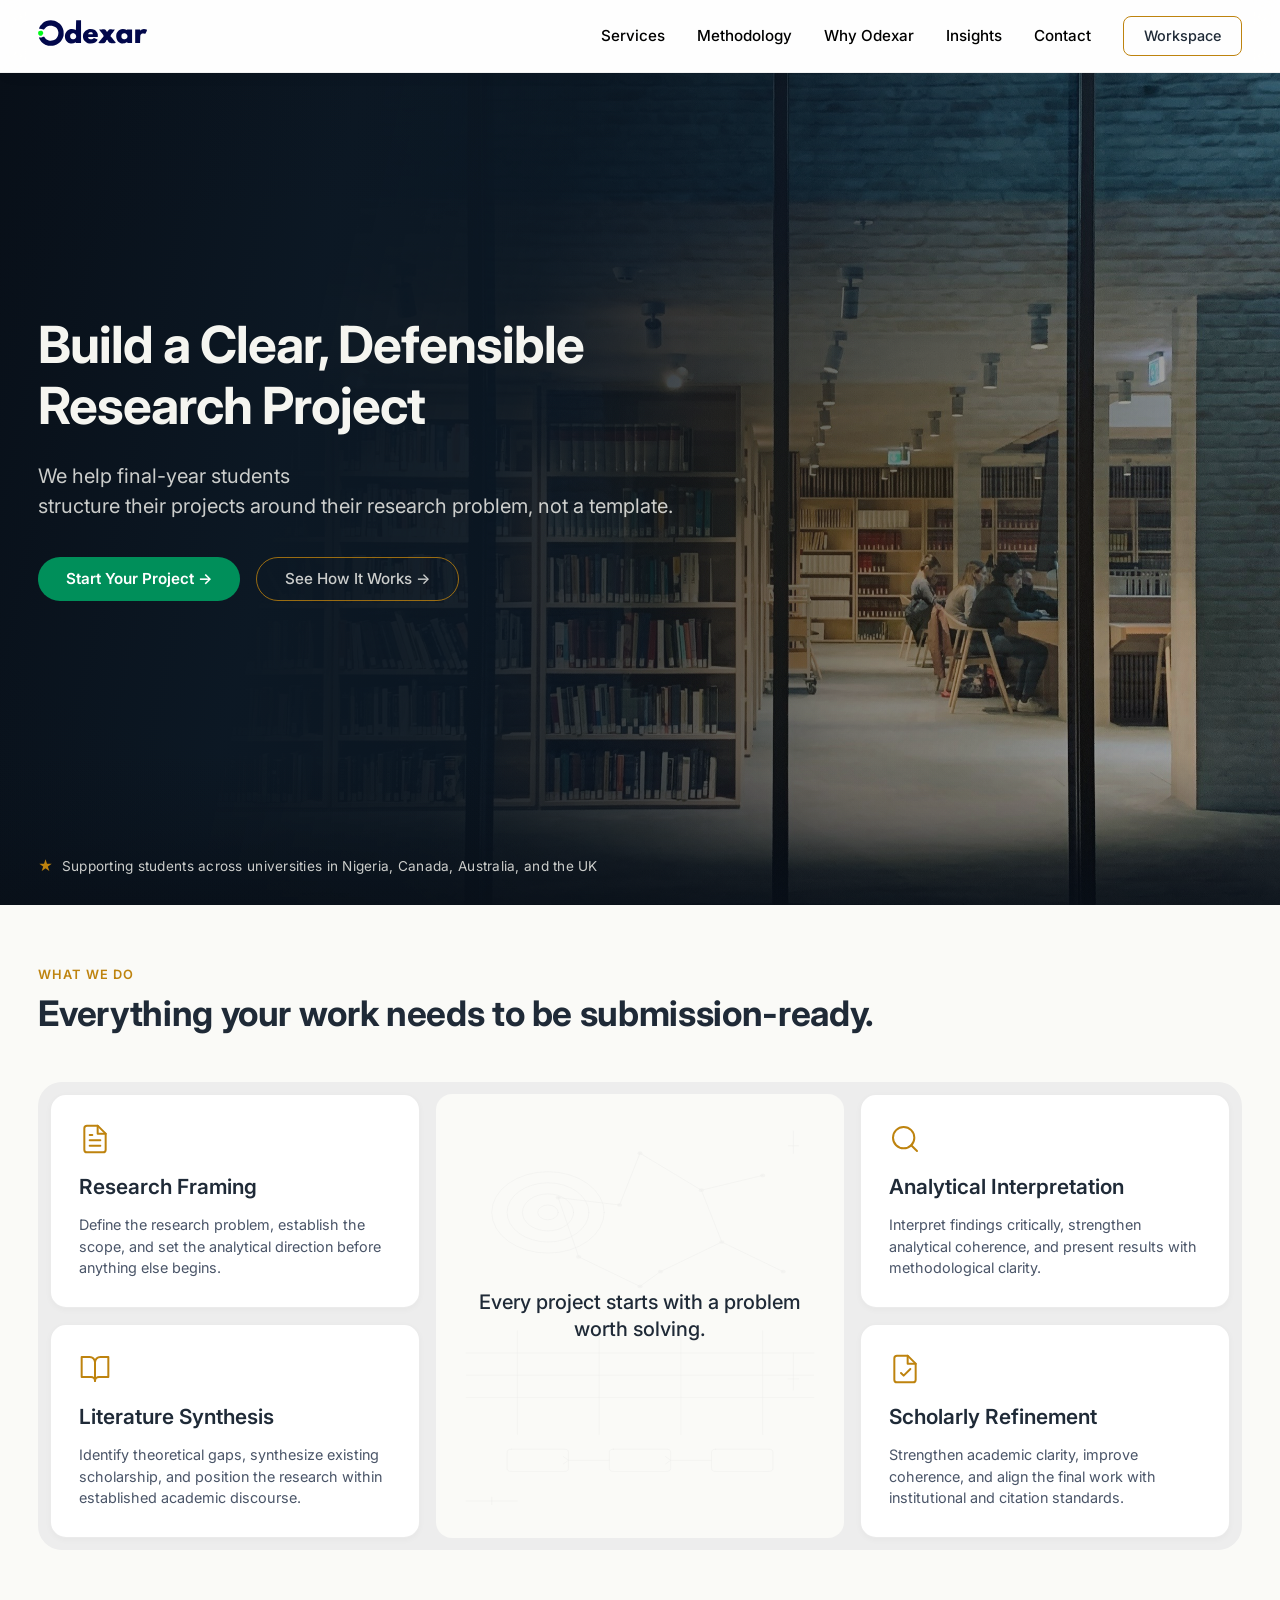
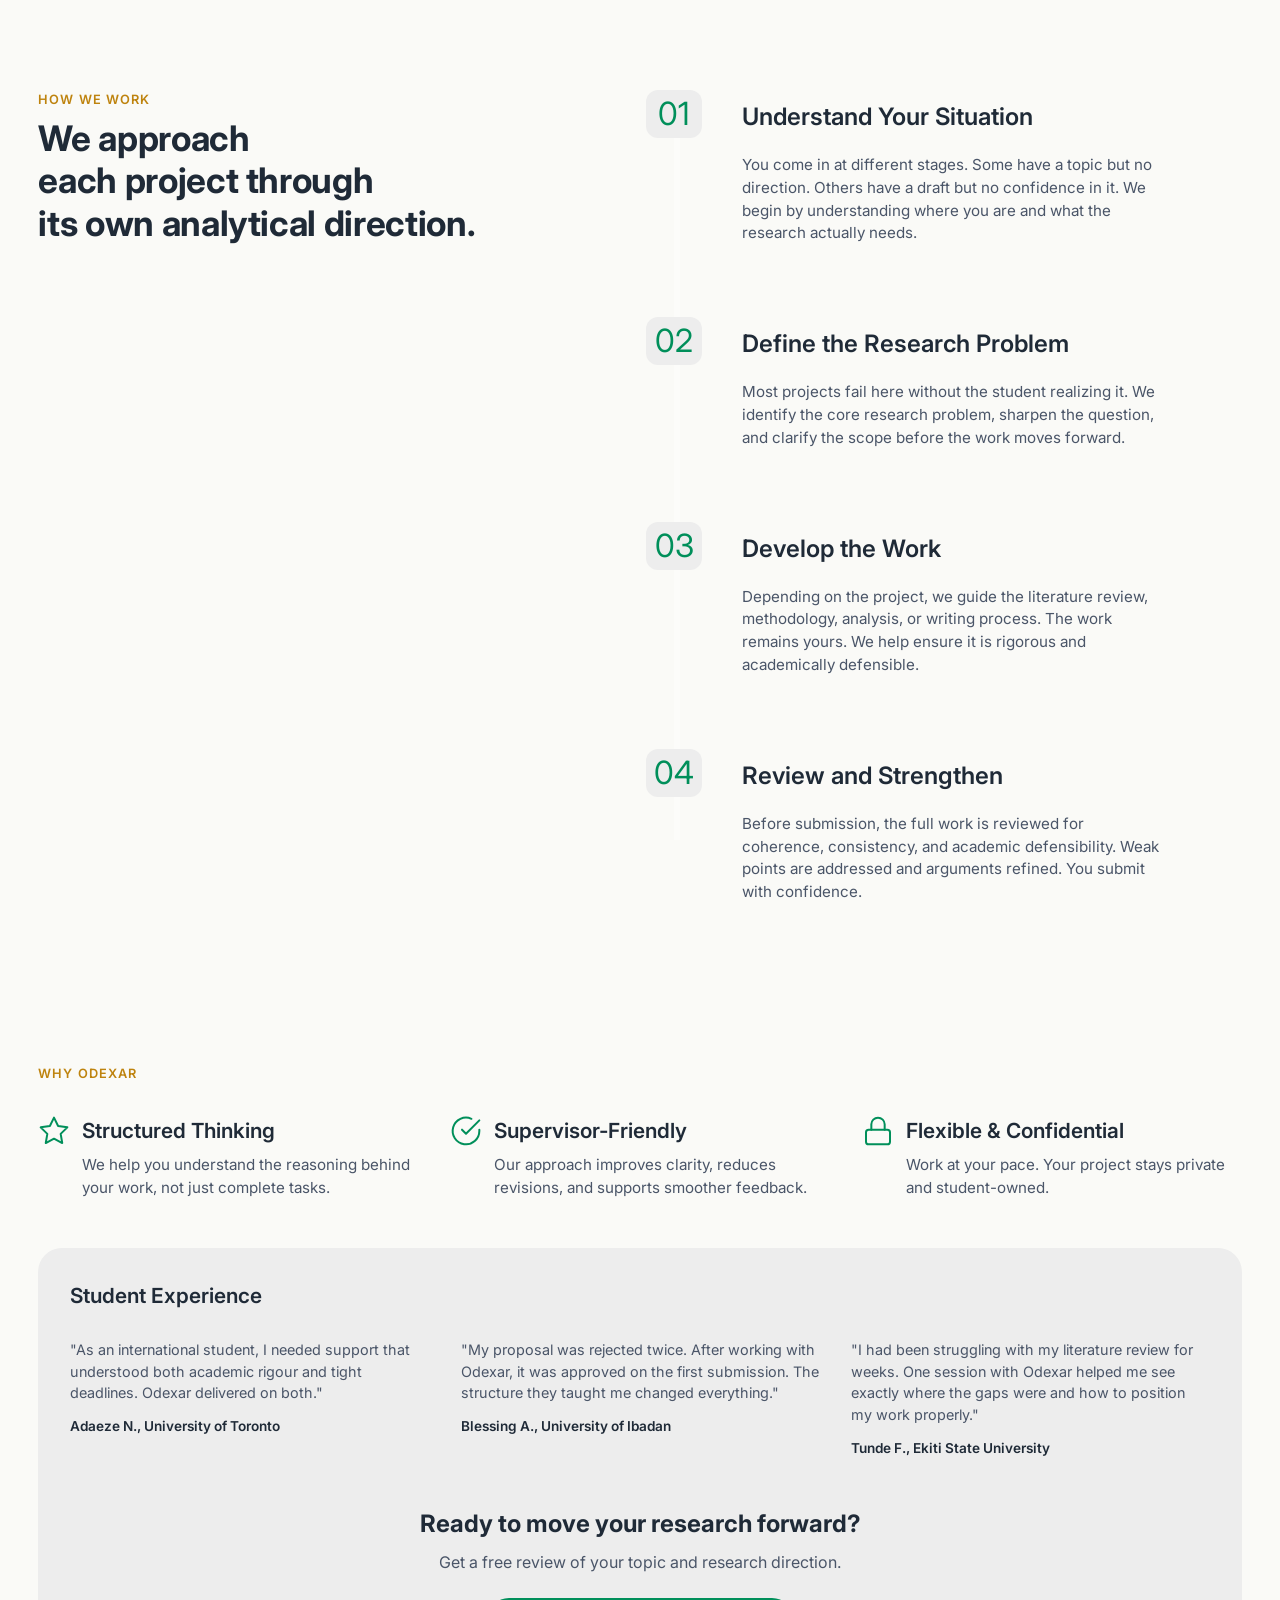
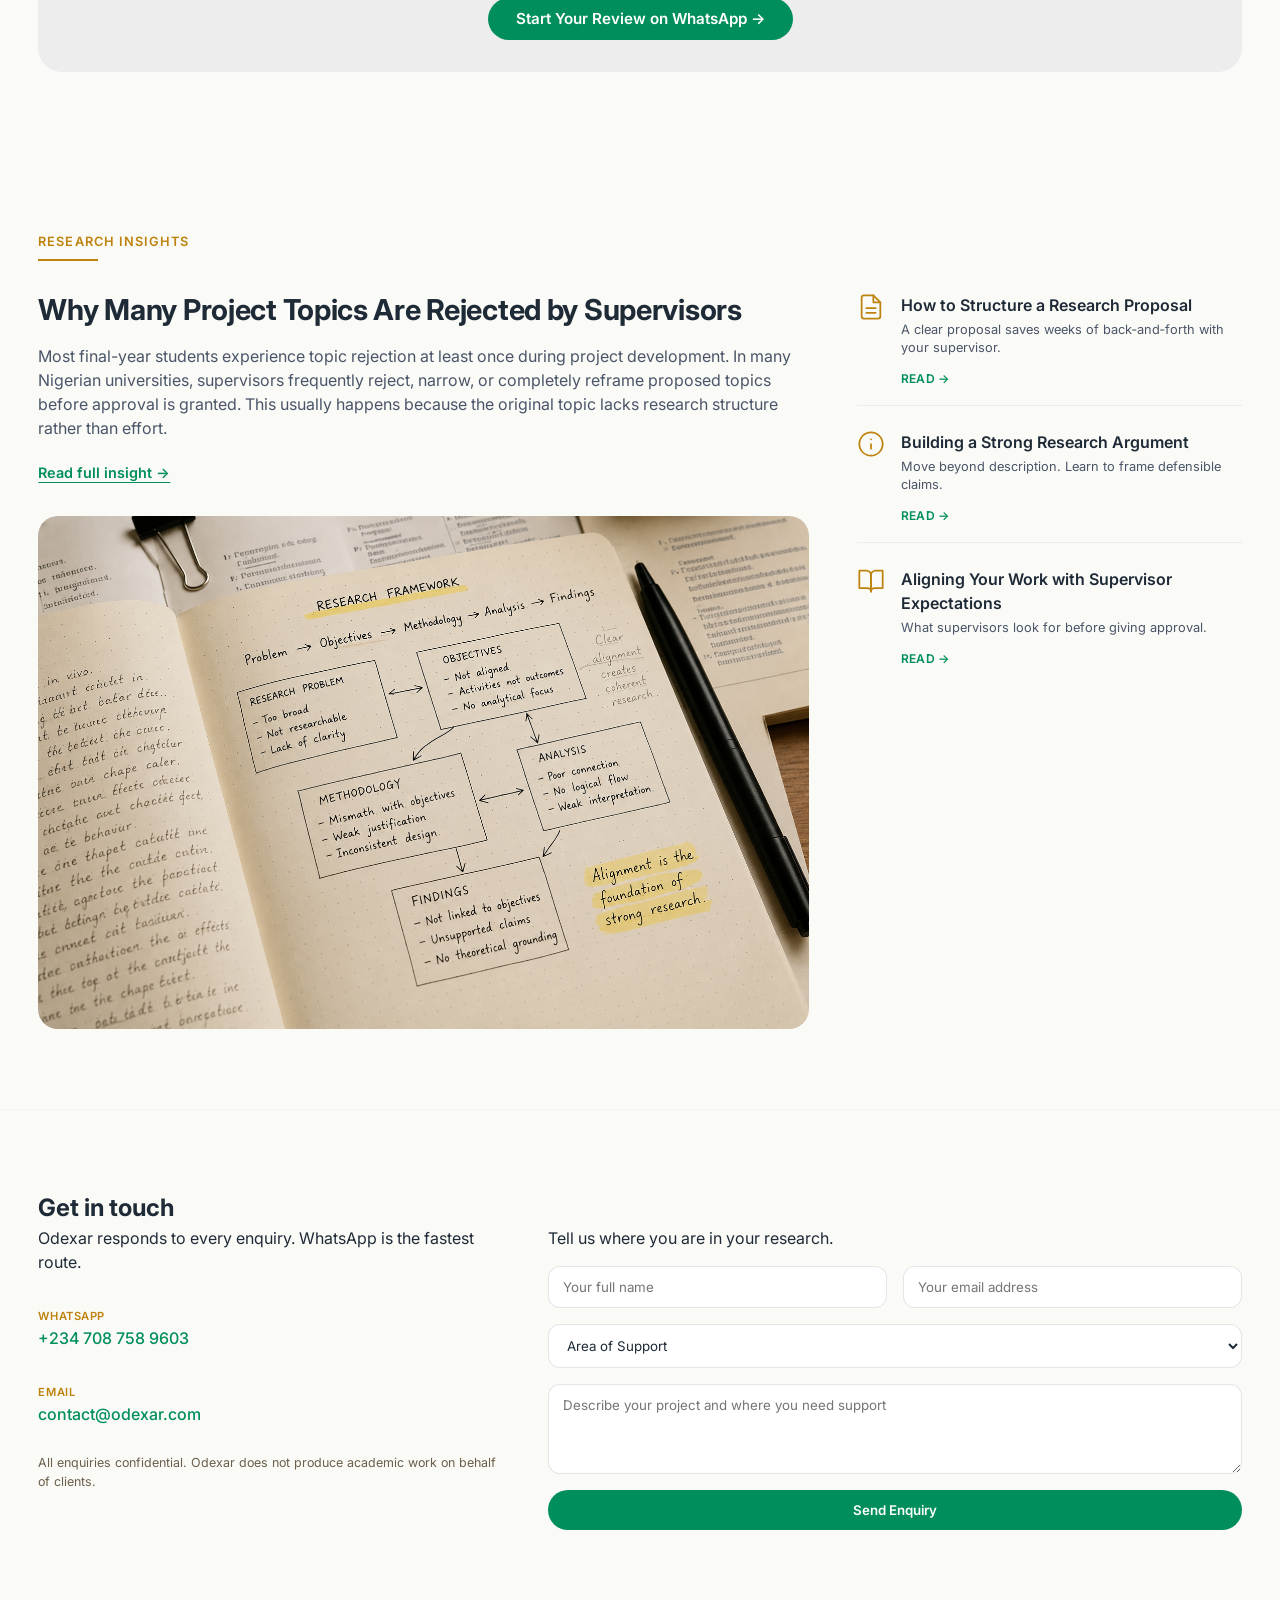
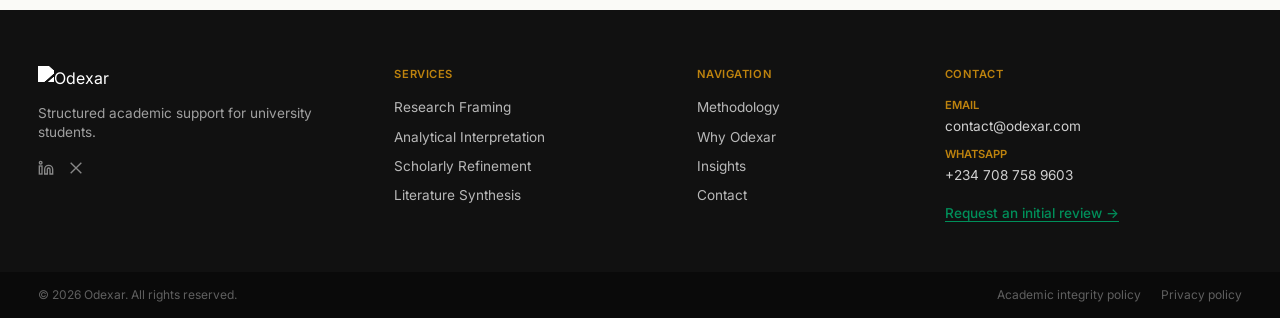
==== commit ba25f9a4: "Update index.html" ====
--- a/index.html
+++ b/index.html
@@ -569,7 +569,7 @@
     padding-left: 6rem;
   }
 
-  /* WHY ODEXAR SECTION (unchanged except 3-col grid and no stars) */
+  /* WHY ODEXAR SECTION (unchanged) */
   .why-odexar-section {
     background: var(--bg-soft-white);
     padding: 80px 0;
@@ -655,6 +655,7 @@
     margin: 0;
   }
 
+  /* Testimonial cards now use background matching the section (transparent/ no white) */
   .testimonials-grid {
     display: grid;
     grid-template-columns: repeat(3, 1fr);
@@ -662,21 +663,21 @@
     margin-bottom: 3rem;
   }
   .testimonial-card {
-    background: var(--card-bg);
-    border-radius: 16px;
-    border: 1px solid rgba(0,0,0,0.05);
-    padding: 1.5rem;
-    transition: all 0.2s;
+    background: transparent;  /* changed from white to match bg-soft-white */
+    border: none;             /* removed border */
+    padding: 0;               /* reduce padding to align with surrounding */
+    transition: none;         /* no hover transform needed */
+    box-shadow: none;
   }
   .testimonial-card:hover {
-    transform: translateY(-4px);
-    box-shadow: 0 8px 20px rgba(0,0,0,0.05);
+    transform: none;
+    box-shadow: none;
   }
   .testimonial-text {
     font-size: 0.9rem;
     color: var(--text-muted);
     line-height: 1.5;
-    margin-bottom: 1rem;
+    margin-bottom: 0.75rem;
     font-style: normal;
   }
   .testimonial-author {
@@ -720,11 +721,11 @@
     transform: translateY(-1px);
   }
 
-  /* INSIGHTS SECTION - redesigned as asymmetric magazine split */
+  /* INSIGHTS SECTION - reordered: text above image */
   .insights-section {
     background: var(--bg-soft-white);
     padding: 80px 0;
-    margin-bottom: 0; /* ensures spacing before contact section comes from contact's own padding */
+    margin-bottom: 0;
   }
 
   .insights-heading {
@@ -752,17 +753,46 @@
     align-items: stretch;
   }
 
-  /* Main feature (left) */
+  /* Main feature (left) - reordered: title/excerpt/link then image */
   .feature-main {
     flex: 2;
     display: flex;
     flex-direction: column;
-    gap: 1.5rem;
+    gap: 1rem;  /* reduced gap because image is now after text */
+  }
+  .feature-title {
+    font-size: 1.8rem;
+    font-weight: 700;
+    line-height: 1.2;
+    color: var(--text-dark);
+    letter-spacing: -0.01em;
+    margin: 0;
+  }
+  .feature-excerpt {
+    font-size: 1rem;
+    color: var(--text-muted);
+    line-height: 1.5;
+    margin: 0;
+  }
+  .feature-link {
+    margin-top: 0.25rem;
+    margin-bottom: 0.5rem;
+  }
+  .feature-link a {
+    font-size: 0.9rem;
+    font-weight: 600;
+    color: var(--green);
+    text-decoration: underline;
+    text-underline-offset: 4px;
+  }
+  .feature-link a:hover {
+    color: var(--gold);
   }
   .feature-image {
     width: 100%;
     border-radius: 20px;
     overflow: hidden;
+    margin-top: 0.5rem;
   }
   .feature-image img {
     width: 100%;
@@ -774,35 +804,8 @@
   .feature-image img:hover {
     transform: scale(1.02);
   }
-  .feature-title {
-    font-size: 1.8rem;
-    font-weight: 700;
-    line-height: 1.2;
-    color: var(--text-dark);
-    letter-spacing: -0.01em;
-    margin: 0;
-  }
-  .feature-excerpt {
-    font-size: 1rem;
-    color: var(--text-muted);
-    line-height: 1.5;
-    margin: 0;
-  }
-  .feature-link {
-    margin-top: 0.5rem;
-  }
-  .feature-link a {
-    font-size: 0.9rem;
-    font-weight: 600;
-    color: var(--green);
-    text-decoration: underline;
-    text-underline-offset: 4px;
-  }
-  .feature-link a:hover {
-    color: var(--gold);
-  }
-
-  /* Sidebar mini-cards (right) */
+
+  /* Sidebar mini-cards (right) - unchanged */
   .insights-sidebar {
     flex: 1;
     display: flex;
@@ -858,11 +861,11 @@
     text-decoration: underline;
   }
 
-  /* CONTACT SECTION (unchanged, but ensure top spacing) */
+  /* CONTACT SECTION (unchanged) */
   .section-alt {
     background: var(--bg-soft-white);
     padding: 80px 0;
-    border-top: 1px solid rgba(0,0,0,0.03); /* subtle separation */
+    border-top: 1px solid rgba(0,0,0,0.03);
   }
 
   .contact-grid {
@@ -1156,16 +1159,25 @@
     <div class="grey-wrapper">
       <div class="student-experience-heading"><h3>Student Experience</h3></div>
       <div class="testimonials-grid">
-        <div class="testimonial-card"><div class="testimonial-text">"As an international student, I needed support that understood both academic rigour and tight deadlines. Odexar delivered on both."</div><div class="testimonial-author"><span>Adaeze N., University of Toronto</span></div></div>
-        <div class="testimonial-card"><div class="testimonial-text">"My proposal was rejected twice. After working with Odexar, it was approved on the first submission. The structure they taught me changed everything."</div><div class="testimonial-author"><span>Blessing A., University of Ibadan</span></div></div>
-        <div class="testimonial-card"><div class="testimonial-text">"I had been struggling with my literature review for weeks. One session with Odexar helped me see exactly where the gaps were and how to position my work properly."</div><div class="testimonial-author"><span>Tunde F., Ekiti State University</span></div></div>
+        <div class="testimonial-card">
+          <div class="testimonial-text">"As an international student, I needed support that understood both academic rigour and tight deadlines. Odexar delivered on both."</div>
+          <div class="testimonial-author"><span>Adaeze N., University of Toronto</span></div>
+        </div>
+        <div class="testimonial-card">
+          <div class="testimonial-text">"My proposal was rejected twice. After working with Odexar, it was approved on the first submission. The structure they taught me changed everything."</div>
+          <div class="testimonial-author"><span>Blessing A., University of Ibadan</span></div>
+        </div>
+        <div class="testimonial-card">
+          <div class="testimonial-text">"I had been struggling with my literature review for weeks. One session with Odexar helped me see exactly where the gaps were and how to position my work properly."</div>
+          <div class="testimonial-author"><span>Tunde F., Ekiti State University</span></div>
+        </div>
       </div>
       <div class="inline-cta"><h3>Ready to move your research forward?</h3><p>Get a free review of your topic and research direction.</p><a href="https://wa.me/2347087589603" class="btn-primary">Start Your Review on WhatsApp →</a></div>
     </div>
   </div>
 </section>
 
-<!-- INSIGHTS SECTION (magazine split, no "Insight 001", spacing fixed) -->
+<!-- INSIGHTS SECTION - reordered: title/excerpt/link then image -->
 <section class="insights-section" id="insights">
   <div class="container">
     <div class="insights-heading">
@@ -1173,16 +1185,16 @@
       <div class="heading-line"></div>
     </div>
     <div class="magazine-split">
-      <!-- Left: Main feature -->
+      <!-- Left: Main feature (text first, image below) -->
       <div class="feature-main">
+        <h3 class="feature-title">Why Many Project Topics Are Rejected by Supervisors</h3>
+        <p class="feature-excerpt">Most final-year students experience topic rejection at least once during project development. In many Nigerian universities, supervisors frequently reject, narrow, or completely reframe proposed topics before approval is granted. This usually happens because the original topic lacks research structure rather than effort.</p>
+        <div class="feature-link"><a href="insights/posts/why-final-year-students-start-research-wrong.html">Read full insight →</a></div>
         <div class="feature-image">
           <img src="assets/blog-topic-selection (2).png" alt="Research problem illustration">
         </div>
-        <h3 class="feature-title">Why Many Project Topics Are Rejected by Supervisors</h3>
-        <p class="feature-excerpt">Most final-year students experience topic rejection at least once during project development. In many Nigerian universities, supervisors frequently reject, narrow, or completely reframe proposed topics before approval is granted. This usually happens because the original topic lacks research structure rather than effort.</p>
-        <div class="feature-link"><a href="insights/posts/why-final-year-students-start-research-wrong.html">Read full insight →</a></div>
       </div>
-      <!-- Right: Mini-cards (replacing square boxes) -->
+      <!-- Right: Mini-cards (unchanged) -->
       <div class="insights-sidebar">
         <div class="mini-card">
           <div class="mini-icon"><svg viewBox="0 0 24 24" fill="none" stroke="currentColor" stroke-width="1.5" stroke-linecap="round" stroke-linejoin="round"><path d="M14 2H6a2 2 0 0 0-2 2v16a2 2 0 0 0 2 2h12a2 2 0 0 0 2-2V8z"/><polyline points="14 2 14 8 20 8"/><line x1="16" y1="13" x2="8" y2="13"/><line x1="16" y1="17" x2="8" y2="17"/></svg></div>
@@ -1213,7 +1225,7 @@
   </div>
 </section>
 
-<!-- CONTACT SECTION (spacing now correct) -->
+<!-- CONTACT SECTION -->
 <section class="section-alt" id="contact">
   <div class="container">
     <h2 class="section-title">Get in touch</h2>
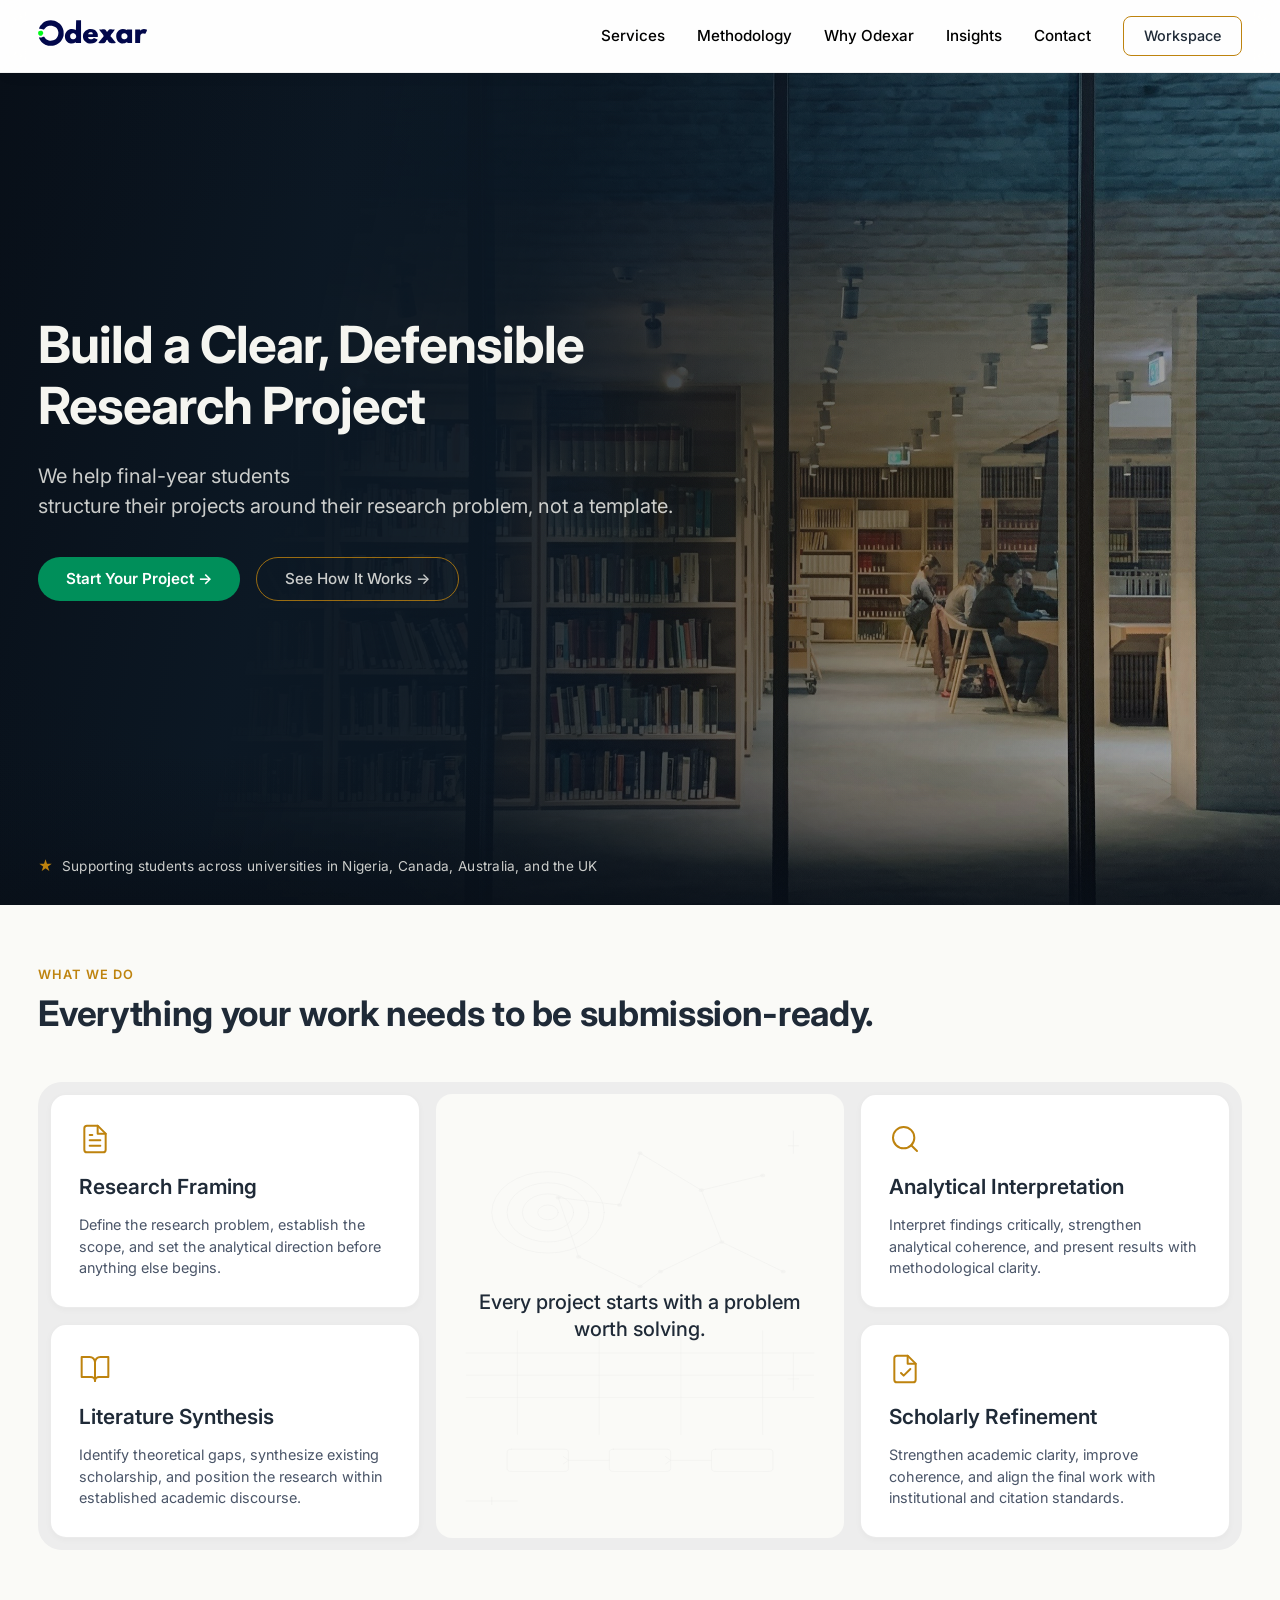
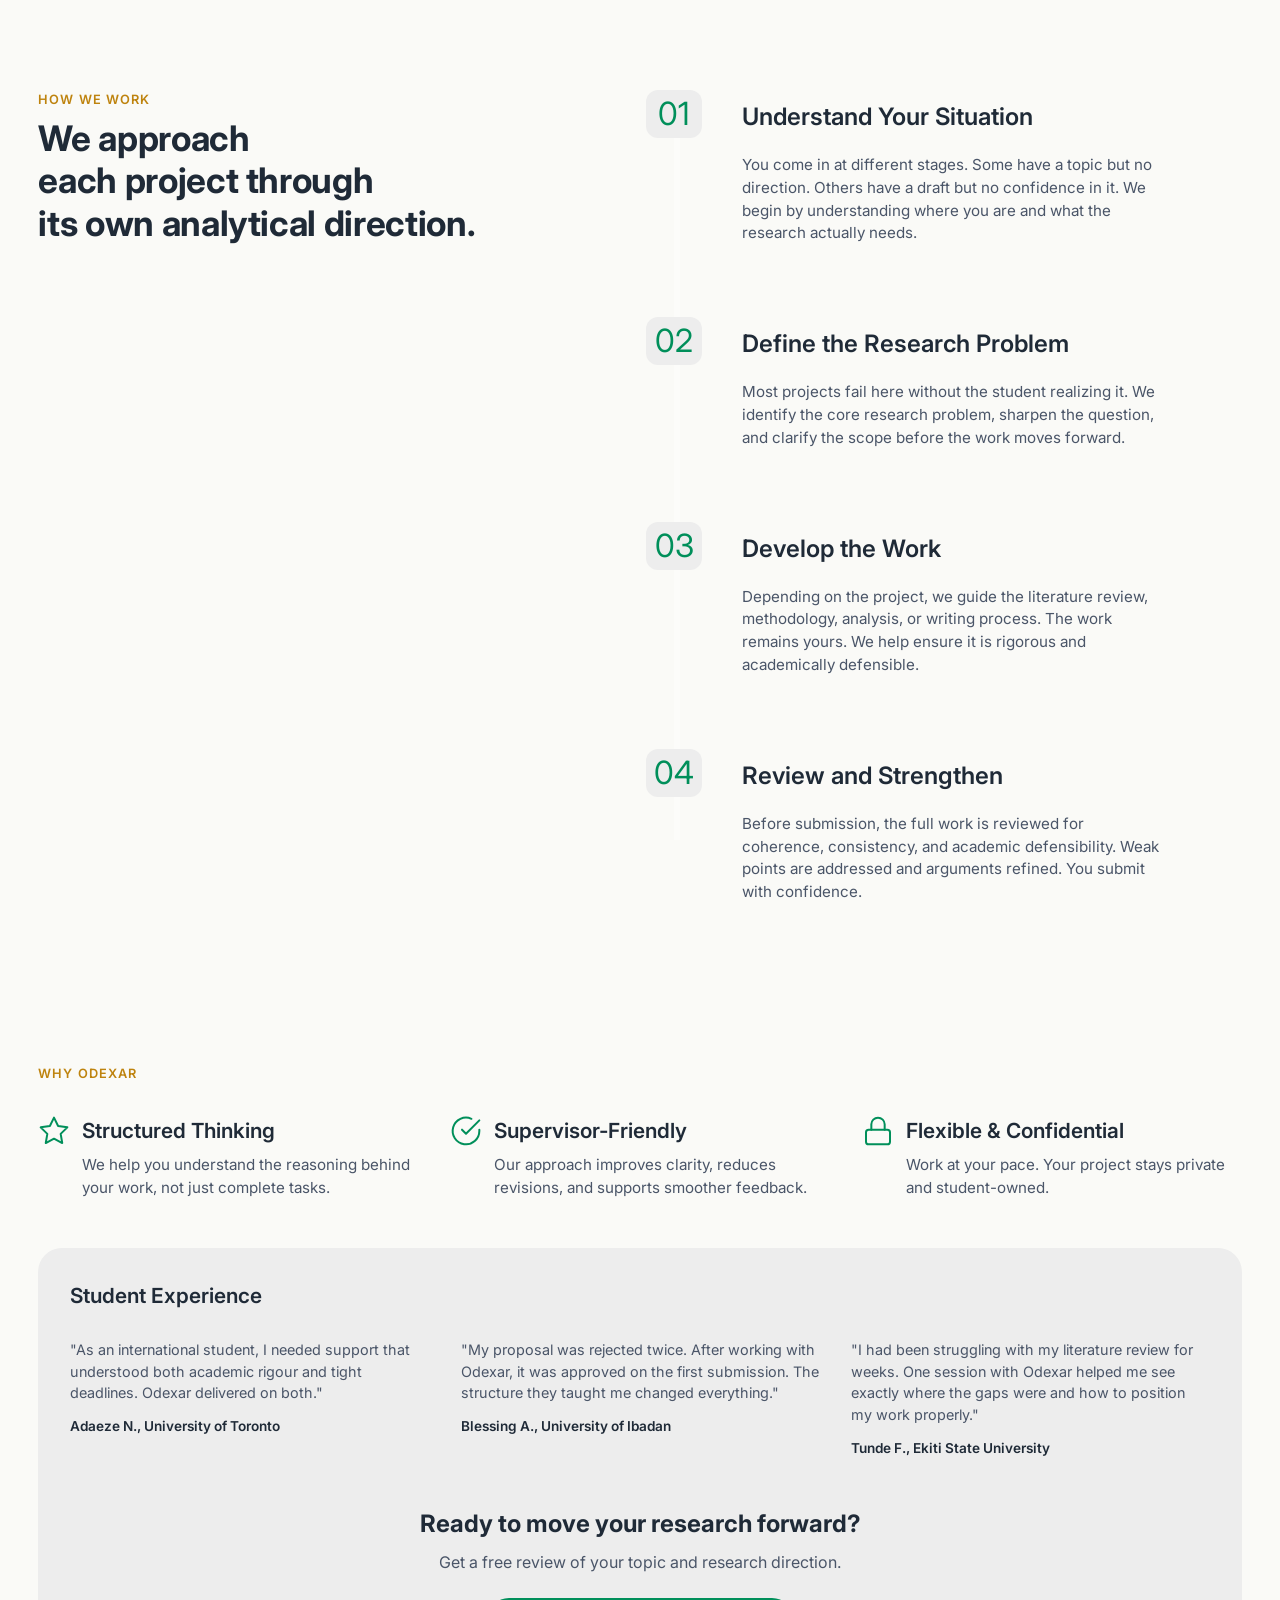
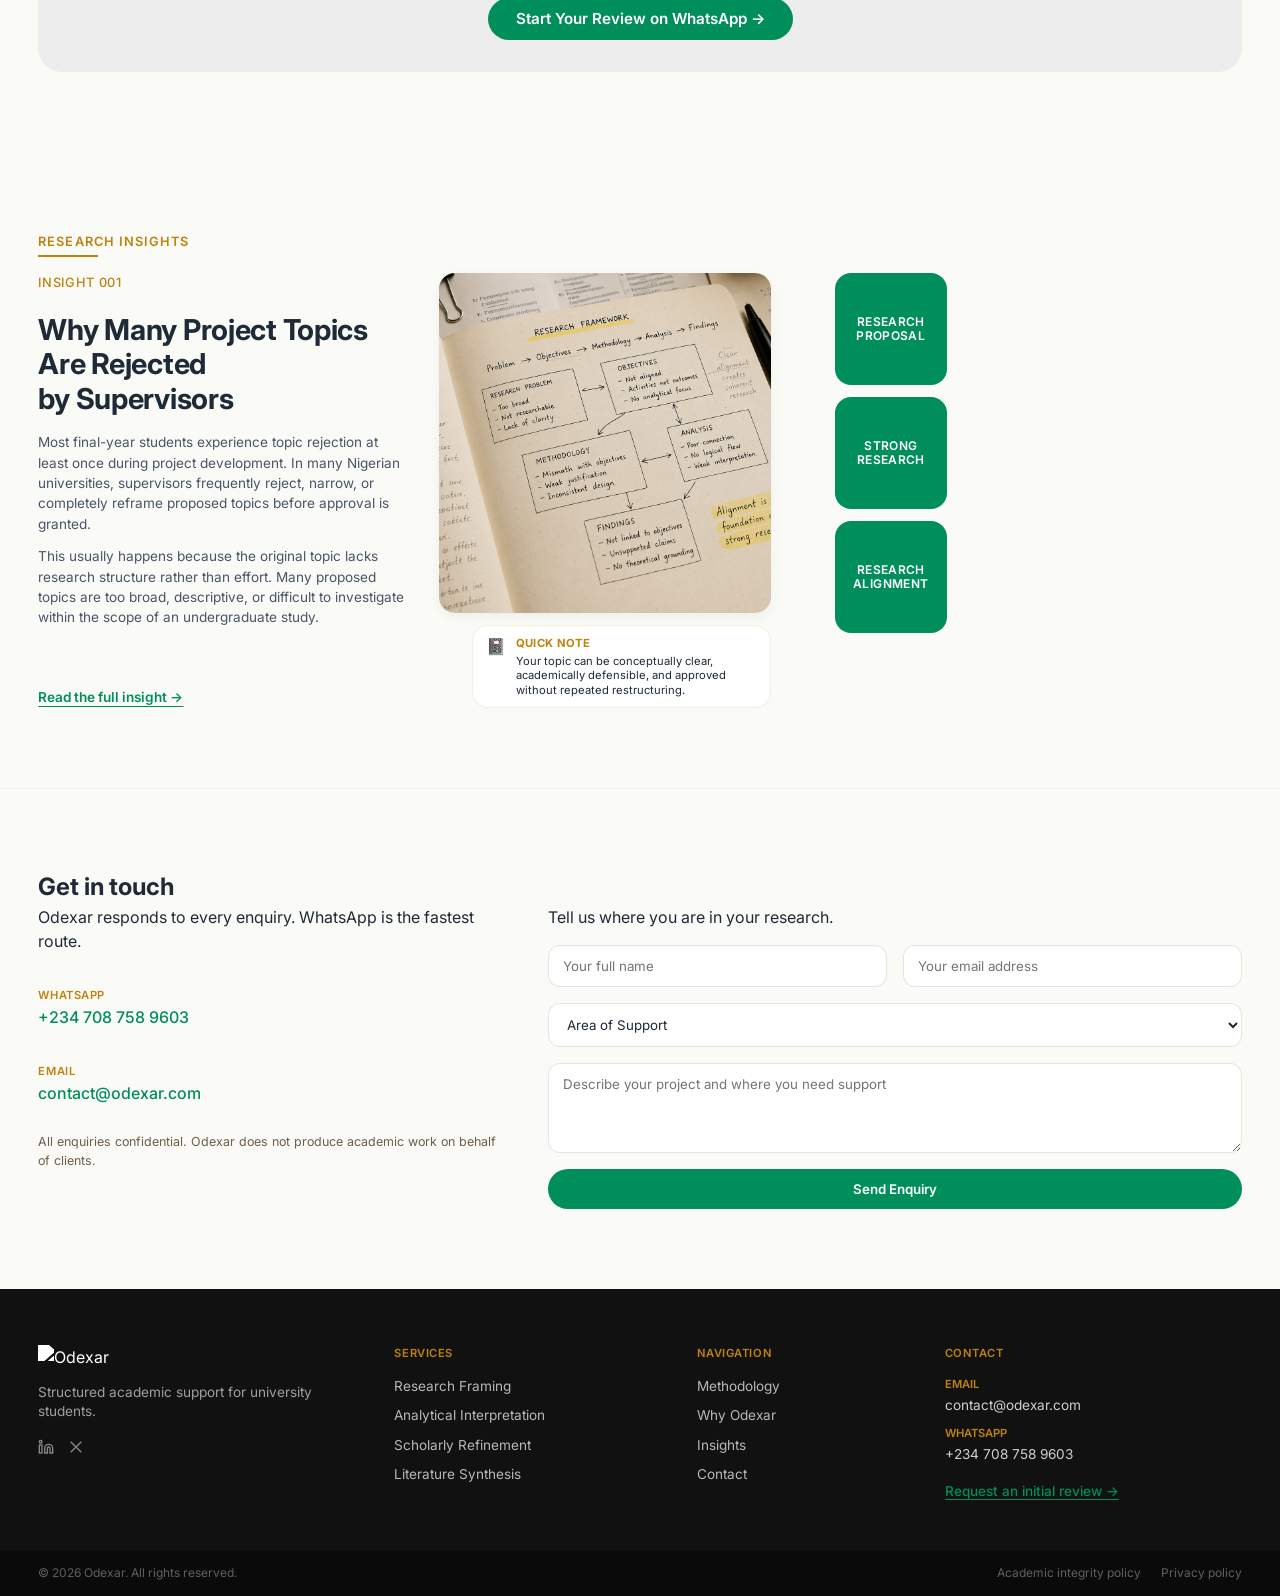
==== commit 721fe609: "Update index.html" ====
--- a/index.html
+++ b/index.html
@@ -655,7 +655,6 @@
     margin: 0;
   }
 
-  /* Testimonial cards now use background matching the section (transparent/ no white) */
   .testimonials-grid {
     display: grid;
     grid-template-columns: repeat(3, 1fr);
@@ -663,10 +662,10 @@
     margin-bottom: 3rem;
   }
   .testimonial-card {
-    background: transparent;  /* changed from white to match bg-soft-white */
-    border: none;             /* removed border */
-    padding: 0;               /* reduce padding to align with surrounding */
-    transition: none;         /* no hover transform needed */
+    background: transparent;
+    border: none;
+    padding: 0;
+    transition: none;
     box-shadow: none;
   }
   .testimonial-card:hover {
@@ -721,7 +720,7 @@
     transform: translateY(-1px);
   }
 
-  /* INSIGHTS SECTION - reordered: text above image */
+  /* INSIGHTS SECTION - reverted to original layout (before magazine and reorder) */
   .insights-section {
     background: var(--bg-soft-white);
     padding: 80px 0;
@@ -730,7 +729,7 @@
 
   .insights-heading {
     text-align: left;
-    margin-bottom: 2rem;
+    margin-bottom: 0.25rem;
   }
   .insights-heading h2 {
     font-size: 0.8rem;
@@ -744,121 +743,137 @@
     width: 60px;
     height: 2px;
     background: var(--gold);
-    margin: 0.5rem 0 0 0;
-  }
-
-  .magazine-split {
-    display: flex;
-    gap: 3rem;
-    align-items: stretch;
-  }
-
-  /* Main feature (left) - reordered: title/excerpt/link then image */
-  .feature-main {
-    flex: 2;
-    display: flex;
-    flex-direction: column;
-    gap: 1rem;  /* reduced gap because image is now after text */
-  }
-  .feature-title {
+    margin: 0.25rem 0 1rem 0;
+  }
+  .insight-tagline {
+    font-size: 0.8rem;
+    text-transform: uppercase;
+    letter-spacing: 0.05em;
+    color: var(--gold);
+    font-weight: 500;
+    margin-bottom: 1.25rem;
+  }
+  .featured-title {
     font-size: 1.8rem;
     font-weight: 700;
     line-height: 1.2;
+    margin: 0 0 1rem;
     color: var(--text-dark);
     letter-spacing: -0.01em;
-    margin: 0;
-  }
-  .feature-excerpt {
-    font-size: 1rem;
+  }
+  .insights-two-column {
+    display: flex;
+    gap: 4rem;
+    align-items: stretch;
+    margin-top: 0.5rem;
+  }
+  .insights-left {
+    flex: 1.8;
+    display: flex;
+    gap: 2rem;
+    align-items: stretch;
+  }
+  .insights-text {
+    flex: 1;
+    display: flex;
+    flex-direction: column;
+    max-width: 90%;
+  }
+  .insights-text p {
+    font-size: 0.85rem;
+    line-height: 1.5;
+    margin-bottom: 0.75rem;
     color: var(--text-muted);
-    line-height: 1.5;
-    margin: 0;
-  }
-  .feature-link {
-    margin-top: 0.25rem;
-    margin-bottom: 0.5rem;
-  }
-  .feature-link a {
-    font-size: 0.9rem;
+  }
+  .insights-cta {
+    margin-top: auto;
+    padding-top: 0.5rem;
+  }
+  .insights-cta a {
+    font-size: 0.85rem;
     font-weight: 600;
     color: var(--green);
     text-decoration: underline;
     text-underline-offset: 4px;
   }
-  .feature-link a:hover {
+  .insights-cta a:hover {
     color: var(--gold);
   }
-  .feature-image {
+  .insights-image-area {
+    flex: 0.9;
+    display: flex;
+    flex-direction: column;
+    gap: 0.75rem;
+    align-items: flex-end;
+  }
+  .insights-image-area img {
     width: 100%;
-    border-radius: 20px;
-    overflow: hidden;
-    margin-top: 0.5rem;
-  }
-  .feature-image img {
-    width: 100%;
-    height: auto;
+    height: 340px;
+    object-fit: cover;
+    border-radius: 16px;
     display: block;
-    object-fit: cover;
-    transition: transform 0.3s ease;
-  }
-  .feature-image img:hover {
-    transform: scale(1.02);
-  }
-
-  /* Sidebar mini-cards (right) - unchanged */
-  .insights-sidebar {
-    flex: 1;
-    display: flex;
-    flex-direction: column;
-    gap: 1.5rem;
-  }
-  .mini-card {
-    display: flex;
-    gap: 1rem;
+    box-shadow: 0 4px 12px rgba(0,0,0,0.05);
+  }
+  .quick-note-box {
+    width: 90%;
+    border: 1px solid var(--gold-light);
+    border-radius: 16px;
+    padding: 0.6rem 0.8rem;
+    display: flex;
     align-items: flex-start;
-    border-bottom: 1px solid rgba(0,0,0,0.05);
-    padding-bottom: 1rem;
-  }
-  .mini-card:last-child {
-    border-bottom: none;
-    padding-bottom: 0;
-  }
-  .mini-icon {
+    gap: 0.6rem;
+    background: var(--card-bg);
+    margin-left: auto;
+    line-height: 1.3;
+  }
+  .quick-note-icon {
+    font-size: 1rem;
     flex-shrink: 0;
-    width: 28px;
-    height: 28px;
-    color: var(--gold);
-  }
-  .mini-icon svg {
-    width: 100%;
-    height: 100%;
-    stroke: currentColor;
-    stroke-width: 1.5;
-    fill: none;
-  }
-  .mini-content h4 {
-    font-size: 1rem;
-    font-weight: 600;
-    margin: 0 0 0.25rem;
-    color: var(--text-dark);
-  }
-  .mini-content p {
-    font-size: 0.8rem;
-    color: var(--text-muted);
-    margin: 0 0 0.5rem;
-    line-height: 1.4;
-  }
-  .mini-link {
-    font-size: 0.75rem;
-    font-weight: 600;
-    color: var(--green);
-    text-decoration: none;
+  }
+  .quick-note-heading {
+    font-weight: 700;
+    font-size: 0.7rem;
     text-transform: uppercase;
     letter-spacing: 0.03em;
-  }
-  .mini-link:hover {
     color: var(--gold);
-    text-decoration: underline;
+    margin-bottom: 0.2rem;
+    display: block;
+  }
+  .quick-note-text {
+    font-size: 0.7rem;
+    color: var(--text-dark);
+    margin: 0;
+  }
+  .insights-right {
+    flex: 1;
+    display: flex;
+    flex-direction: column;
+    justify-content: flex-start;
+    gap: 0.75rem;
+  }
+  .square-box {
+    display: flex;
+    width: 112px;
+    aspect-ratio: 1 / 1;
+    border-radius: 16px;
+    text-decoration: none;
+    transition: all 0.2s;
+    align-items: center;
+    justify-content: center;
+    text-align: center;
+    font-size: 0.75rem;
+    font-weight: 600;
+    color: white;
+    background: var(--green);
+    text-transform: uppercase;
+    letter-spacing: 0.03em;
+    padding: 0.5rem;
+    line-height: 1.2;
+  }
+  .square-box:hover {
+    transform: translateY(-4px);
+    background: var(--gold);
+    color: white;
   }
 
   /* CONTACT SECTION (unchanged) */
@@ -1023,13 +1038,19 @@
     color: var(--green);
   }
 
-  /* Responsive adjustments */
+  /* Responsive adjustments (unchanged) */
   @media (max-width: 1000px) {
     .services-outer-box { padding: 0.5rem; }
     .services-grid { grid-template-columns: 1fr; gap: 20px; }
     .services-left, .services-right { gap: 16px; }
-    .magazine-split { flex-direction: column; gap: 2rem; }
-    .feature-title { font-size: 1.6rem; }
+    .insights-two-column { flex-direction: column; gap: 2rem; }
+    .insights-left { flex-direction: column; gap: 1.5rem; }
+    .insights-image-area { max-width: 400px; align-items: flex-start; }
+    .quick-note-box { margin-left: 0; width: 90%; }
+    .featured-title { font-size: 1.6rem; }
+    .insights-image-area img { height: 240px; }
+    .insights-text { max-width: 100%; }
+    .square-box { width: 100px; font-size: 0.7rem; }
   }
   @media (max-width: 900px) {
     .header-inner { flex-wrap: wrap; gap: 1rem; }
@@ -1177,49 +1198,37 @@
   </div>
 </section>
 
-<!-- INSIGHTS SECTION - reordered: title/excerpt/link then image -->
+<!-- INSIGHTS SECTION - reverted to original layout -->
 <section class="insights-section" id="insights">
   <div class="container">
     <div class="insights-heading">
       <h2>Research Insights</h2>
       <div class="heading-line"></div>
     </div>
-    <div class="magazine-split">
-      <!-- Left: Main feature (text first, image below) -->
-      <div class="feature-main">
-        <h3 class="feature-title">Why Many Project Topics Are Rejected by Supervisors</h3>
-        <p class="feature-excerpt">Most final-year students experience topic rejection at least once during project development. In many Nigerian universities, supervisors frequently reject, narrow, or completely reframe proposed topics before approval is granted. This usually happens because the original topic lacks research structure rather than effort.</p>
-        <div class="feature-link"><a href="insights/posts/why-final-year-students-start-research-wrong.html">Read full insight →</a></div>
-        <div class="feature-image">
+    <div class="insights-two-column">
+      <div class="insights-left">
+        <div class="insights-text">
+          <div class="insight-tagline">Insight 001</div>
+          <div class="featured-title">Why Many Project Topics<br>Are Rejected<br>by Supervisors</div>
+          <p>Most final-year students experience topic rejection at least once during project development. In many Nigerian universities, supervisors frequently reject, narrow, or completely reframe proposed topics before approval is granted.</p>
+          <p>This usually happens because the original topic lacks research structure rather than effort. Many proposed topics are too broad, descriptive, or difficult to investigate within the scope of an undergraduate study.</p>
+          <div class="insights-cta"><a href="insights/posts/why-final-year-students-start-research-wrong.html">Read the full insight →</a></div>
+        </div>
+        <div class="insights-image-area">
           <img src="assets/blog-topic-selection (2).png" alt="Research problem illustration">
+          <div class="quick-note-box">
+            <span class="quick-note-icon">📓</span>
+            <div class="quick-note-content">
+              <span class="quick-note-heading">Quick note</span>
+              <p class="quick-note-text">Your topic can be conceptually clear, academically defensible, and approved without repeated restructuring.</p>
+            </div>
+          </div>
         </div>
       </div>
-      <!-- Right: Mini-cards (unchanged) -->
-      <div class="insights-sidebar">
-        <div class="mini-card">
-          <div class="mini-icon"><svg viewBox="0 0 24 24" fill="none" stroke="currentColor" stroke-width="1.5" stroke-linecap="round" stroke-linejoin="round"><path d="M14 2H6a2 2 0 0 0-2 2v16a2 2 0 0 0 2 2h12a2 2 0 0 0 2-2V8z"/><polyline points="14 2 14 8 20 8"/><line x1="16" y1="13" x2="8" y2="13"/><line x1="16" y1="17" x2="8" y2="17"/></svg></div>
-          <div class="mini-content">
-            <h4>How to Structure a Research Proposal</h4>
-            <p>A clear proposal saves weeks of back‑and‑forth with your supervisor.</p>
-            <a href="insights/posts/structure-research-proposal.html" class="mini-link">Read →</a>
-          </div>
-        </div>
-        <div class="mini-card">
-          <div class="mini-icon"><svg viewBox="0 0 24 24" fill="none" stroke="currentColor" stroke-width="1.5" stroke-linecap="round" stroke-linejoin="round"><circle cx="12" cy="12" r="10"/><path d="M12 16v-4M12 8h.01"/></svg></div>
-          <div class="mini-content">
-            <h4>Building a Strong Research Argument</h4>
-            <p>Move beyond description. Learn to frame defensible claims.</p>
-            <a href="#contact" class="mini-link">Read →</a>
-          </div>
-        </div>
-        <div class="mini-card">
-          <div class="mini-icon"><svg viewBox="0 0 24 24" fill="none" stroke="currentColor" stroke-width="1.5" stroke-linecap="round" stroke-linejoin="round"><path d="M2 3h6a4 4 0 0 1 4 4v14a3 3 0 0 0-3-3H2z"/><path d="M22 3h-6a4 4 0 0 0-4 4v14a3 3 0 0 1 3-3h7z"/></svg></div>
-          <div class="mini-content">
-            <h4>Aligning Your Work with Supervisor Expectations</h4>
-            <p>What supervisors look for before giving approval.</p>
-            <a href="#contact" class="mini-link">Read →</a>
-          </div>
-        </div>
+      <div class="insights-right">
+        <a href="insights/posts/structure-research-proposal.html" class="square-box">Research proposal</a>
+        <a href="#contact" class="square-box">Strong research</a>
+        <a href="#contact" class="square-box">Research alignment</a>
       </div>
     </div>
   </div>
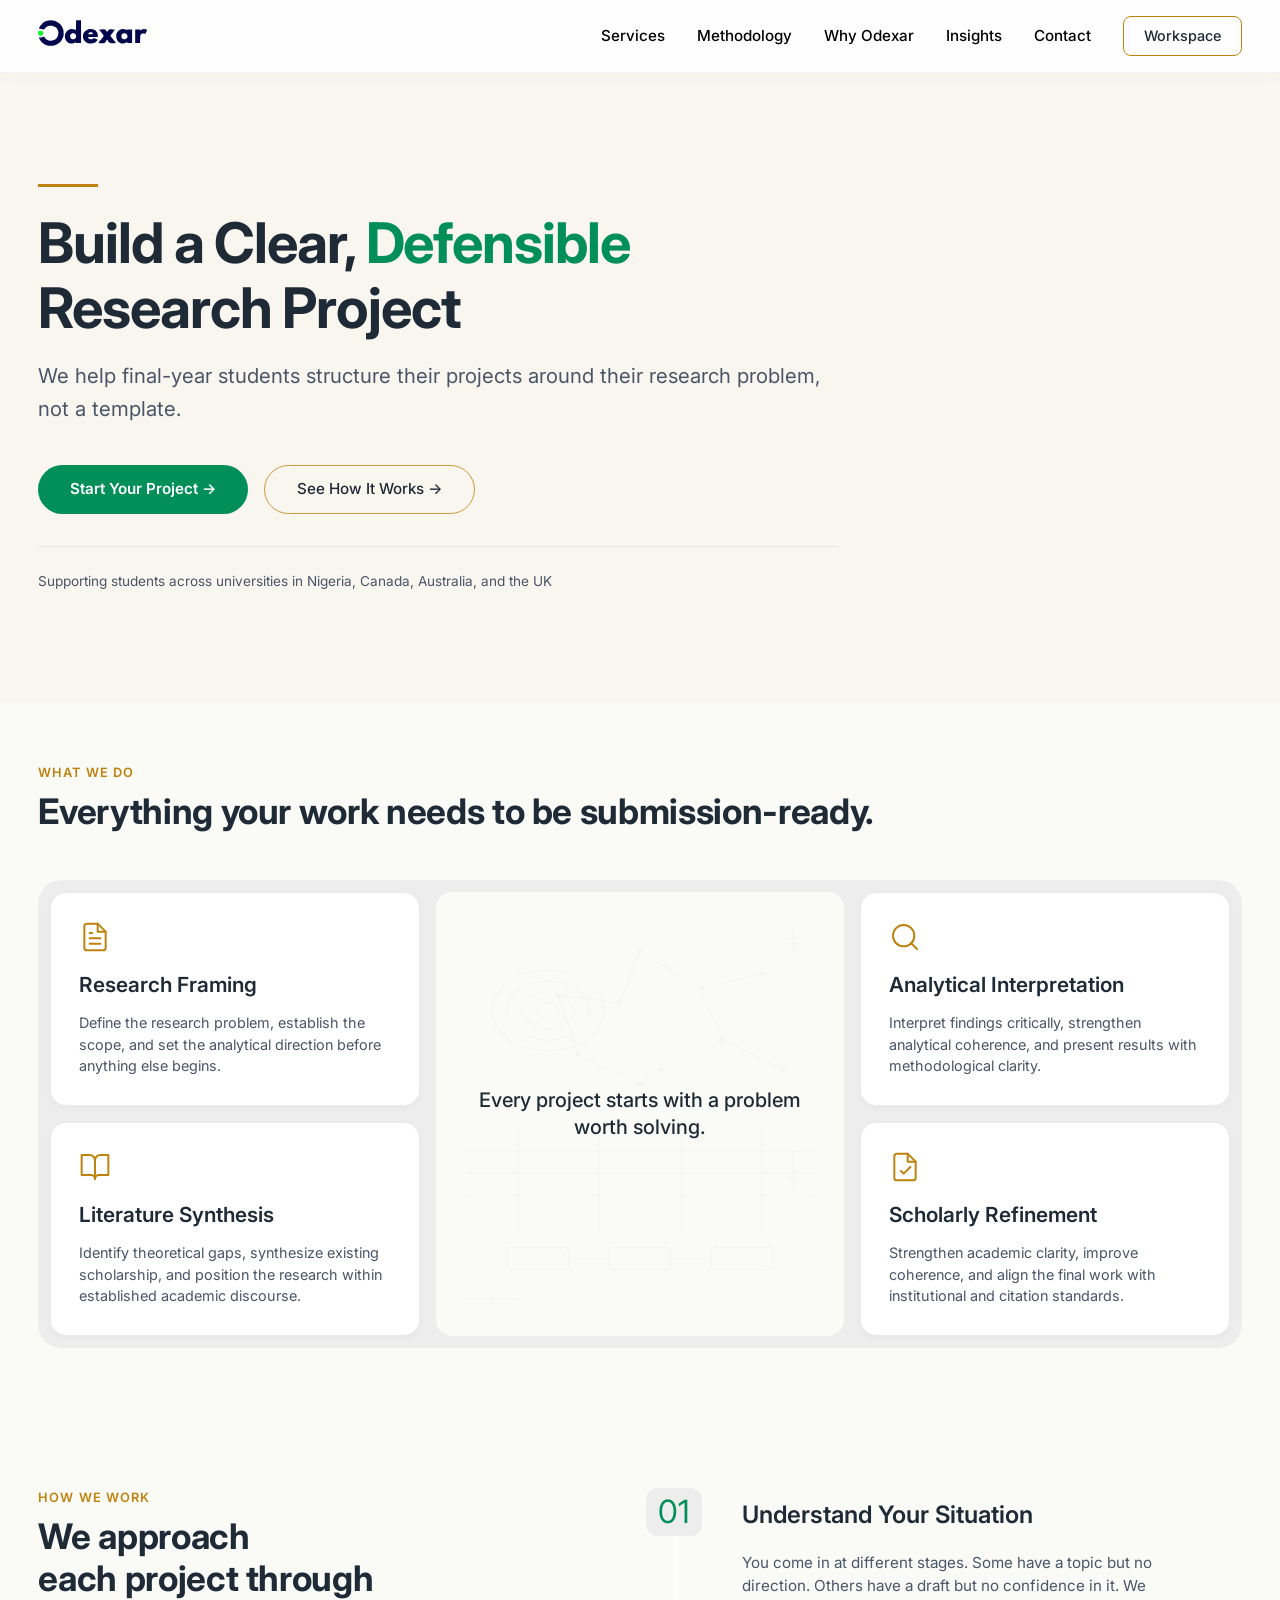
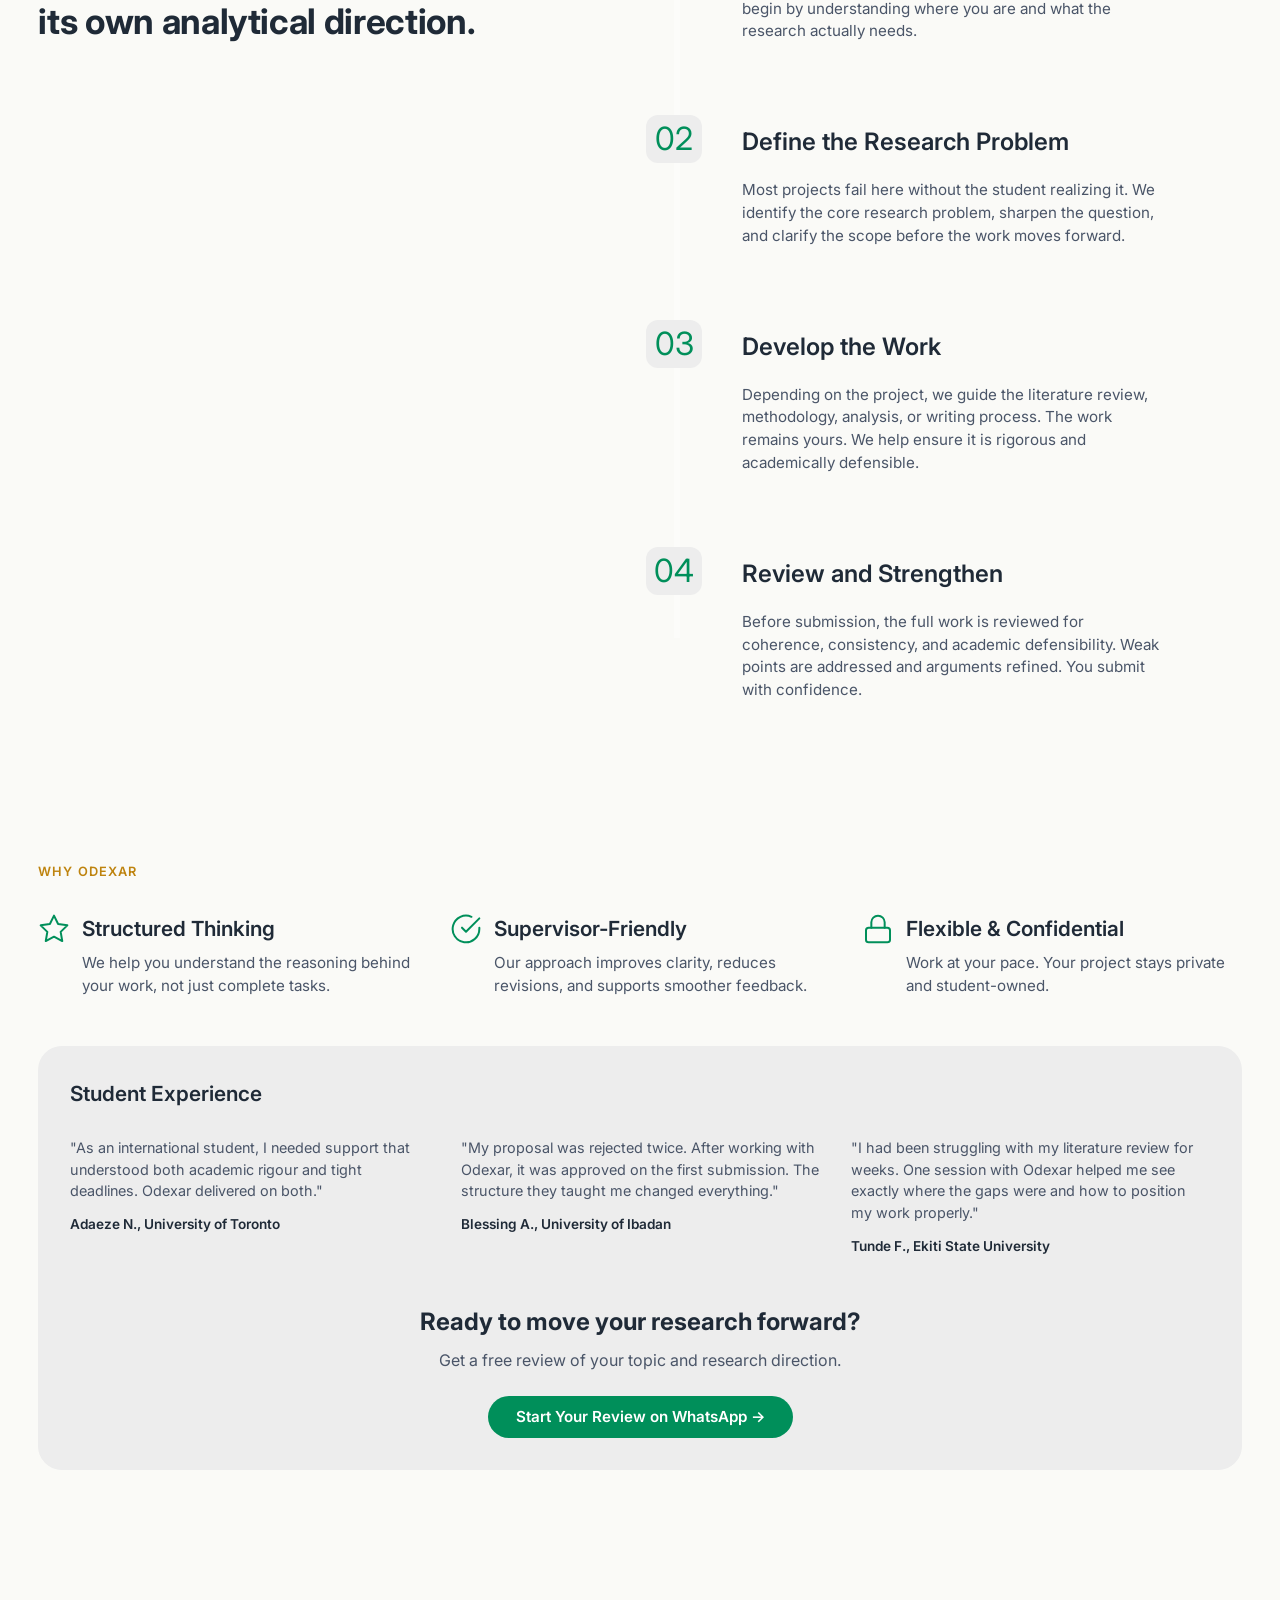
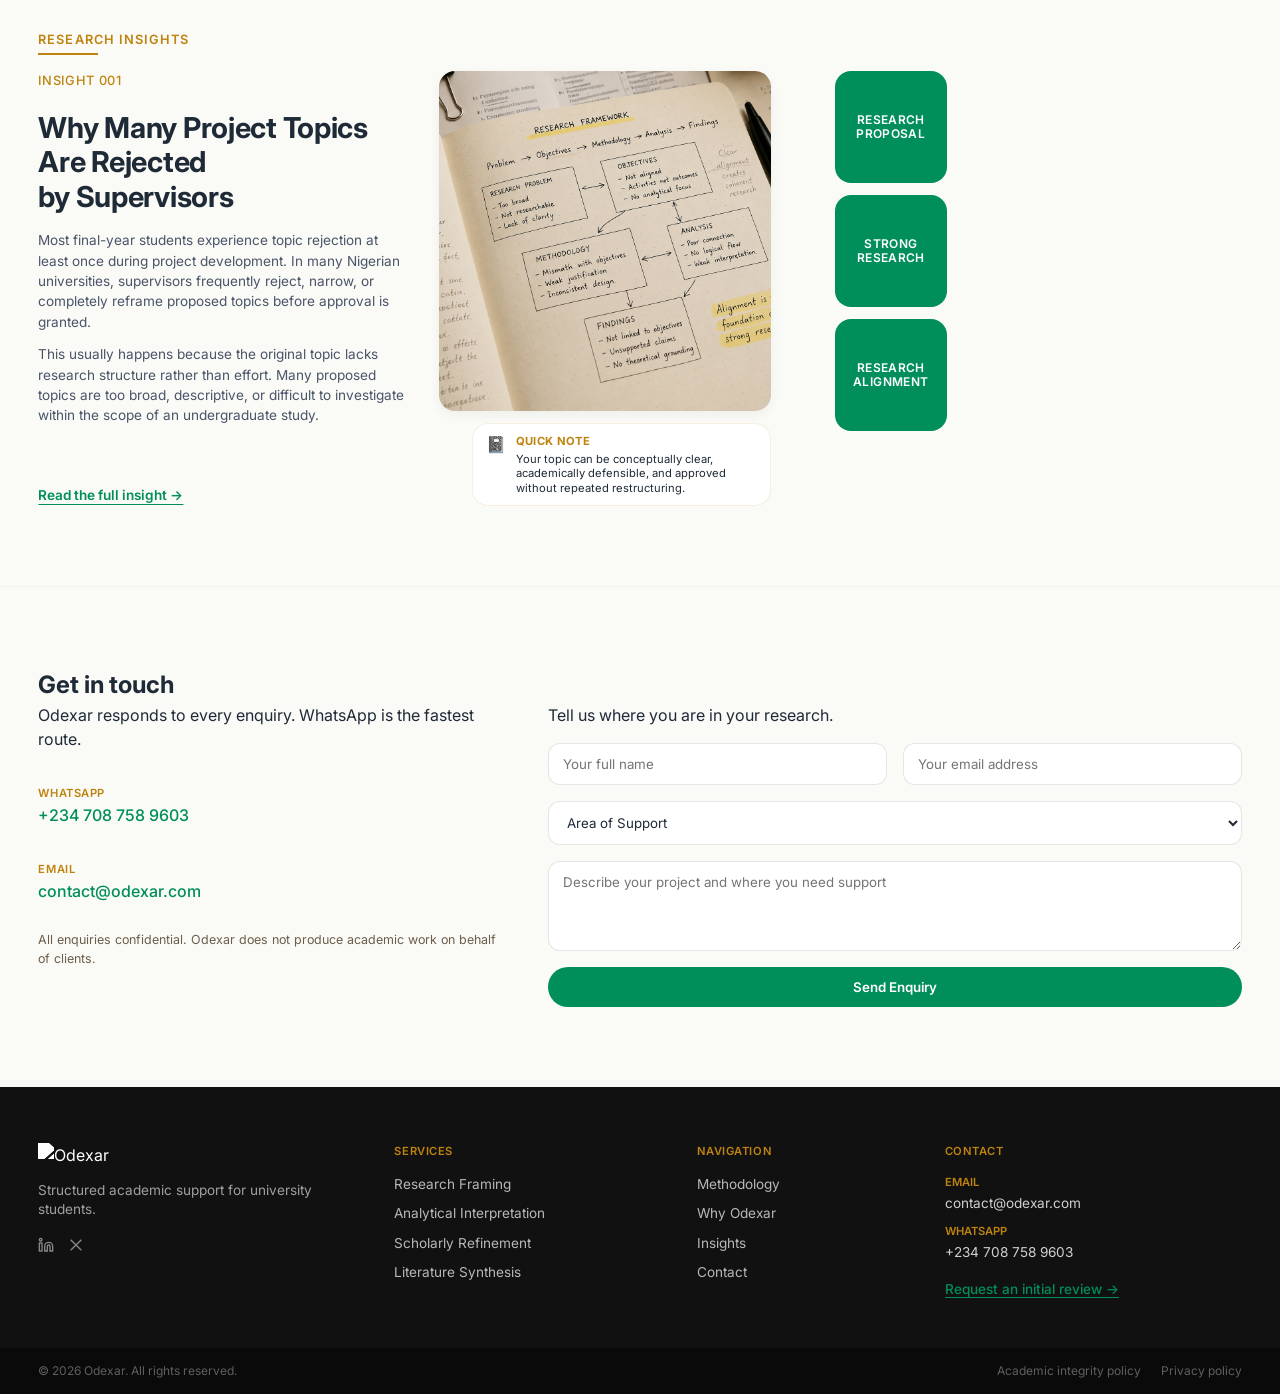
==== commit 81606119: "Update index.html" ====
--- a/index.html
+++ b/index.html
@@ -22,7 +22,7 @@
     --gold-soft:    rgba(190, 131, 14, 0.8);
     --gold-light:   rgba(190, 131, 14, 0.12);
     --bg-soft-white: #FAFAF7;
-    --bg-warm-cream: #F5EDDE;
+    --bg-warm-cream: #F9F6F0;
     --card-bg:       #FFFFFF;
     --text-dark:    #1F2A37;
     --text-muted:   #4A5568;
@@ -124,145 +124,80 @@
     border-color: var(--gold);
   }
 
-  /* HERO (unchanged) */
+  /* ===== NEW LIGHT HERO (Option A) ===== */
   .hero {
+    background: var(--bg-warm-cream);
+    min-height: 70vh;
+    display: flex;
+    align-items: center;
+    padding: 2rem 0;
     position: relative;
-    width: 100%;
-    height: calc(100vh - var(--header-height));
-    display: flex;
-    flex-direction: column;
-    overflow: hidden;
     isolation: isolate;
   }
 
-  .hero-bg {
-    position: absolute;
-    inset: 0;
-    background-image: url('assets/image_odexar-hero4..jpg');
-    background-size: cover;
-    background-position: 88% center;
-    background-repeat: no-repeat;
-    z-index: 1;
-    animation: slowZoom 20s ease-out forwards;
-  }
-
-  @keyframes slowZoom {
-    from { transform: scale(1.04); }
-    to   { transform: scale(1.00); }
-  }
-
-  .hero-overlay {
-    position: absolute;
-    inset: 0;
-    z-index: 2;
-    background: linear-gradient(
-      102deg,
-      #080F18 0%,
-      #0C1824 25%,
-      rgba(11,23,35,0.95) 40%,
-      rgba(10,20,32,0.70) 55%,
-      rgba(9,18,28,0.40) 70%,
-      rgba(8,15,24,0.15) 85%,
-      transparent 100%
-    );
-  }
-
-  .hero-blend-overlay {
-    position: absolute;
-    inset: 0;
-    z-index: 5;
-    background: radial-gradient(ellipse 80% 100% at 25% 50%, rgba(0,0,0,0) 30%, rgba(8,15,24,0.25) 90%);
-    pointer-events: none;
-  }
-
-  .hero-overlay-warm {
-    position: absolute;
-    inset: 0;
-    z-index: 3;
-    background: radial-gradient(
-      ellipse 50% 65% at 75% 55%,
-      var(--gold-light) 0%,
-      transparent 70%
-    );
-  }
-
-  .hero-overlay-bottom {
-    position: absolute;
-    bottom: 0; left: 0; right: 0;
-    height: 150px;
-    z-index: 4;
-    background: linear-gradient(
-      to top,
-      rgba(8,15,24,0.80) 0%,
-      rgba(8,15,24,0.30) 50%,
-      transparent 100%
-    );
-  }
-
   .hero-content {
-    position: relative;
-    z-index: 10;
     width: 94%;
     max-width: 1280px;
     margin: 0 auto;
-    padding: 0 0 2rem;
+    padding: 1rem 0;
     text-align: left;
     opacity: 0;
     transform: translateY(20px);
-    animation: fadeUp 1s cubic-bezier(0.22,1,0.36,1) 0.2s forwards;
-    flex: 1;
-    display: flex;
-    align-items: center;
-  }
-
-  .hero-text {
-    max-width: 860px;
-    margin-top: 1rem;
+    animation: fadeUp 0.8s cubic-bezier(0.22,1,0.36,1) 0.2s forwards;
   }
 
   @keyframes fadeUp {
     to { opacity: 1; transform: translateY(0); }
   }
 
-  h1 {
+  .hero-accent-line {
+    width: 60px;
+    height: 3px;
+    background: var(--gold);
+    margin-bottom: 1.5rem;
+  }
+
+  .hero-text {
+    max-width: 800px;
+  }
+
+  .hero-text h1 {
     font-family: 'Inter', sans-serif;
     font-weight: 700;
-    font-size: clamp(36px, 4vw, 52px);
-    line-height: 1.2;
+    font-size: clamp(38px, 4.5vw, 56px);
+    line-height: 1.15;
     letter-spacing: -0.02em;
-    color: #F5F5F0;
-    margin-bottom: 24px;
-    white-space: normal;
-  }
-
-  h1 em {
+    color: var(--text-dark);
+    margin-bottom: 1.25rem;
+  }
+
+  .hero-text h1 em {
     font-style: normal;
-    color: inherit;
-  }
-
-  .hero-sub {
+    color: var(--green);
+  }
+
+  .hero-text .hero-sub {
     font-family: 'Inter', sans-serif;
     font-weight: 400;
-    font-size: clamp(18px, 1.6vw, 20px);
-    line-height: 1.5;
-    color: var(--white-82);
+    font-size: clamp(18px, 1.6vw, 22px);
+    line-height: 1.6;
+    color: var(--text-muted);
     max-width: 100%;
-    margin-bottom: 36px;
-    text-shadow: none;
+    margin-bottom: 2.5rem;
   }
 
   .btn-row {
     display: flex;
     flex-wrap: wrap;
     gap: 16px;
-    margin-bottom: 46px;
+    margin-bottom: 2rem;
   }
 
   .btn-primary {
     display: inline-flex;
     align-items: center;
     gap: 8px;
-    padding: 12px 28px;
+    padding: 14px 32px;
     background: var(--green);
     color: white;
     border-radius: 40px;
@@ -275,17 +210,18 @@
   }
   .btn-primary:hover {
     background: #007049;
-    transform: translateY(-1px);
+    transform: translateY(-2px);
+    box-shadow: 0 6px 16px rgba(0,143,90,0.20);
   }
 
   .btn-secondary {
     display: inline-flex;
     align-items: center;
     gap: 8px;
-    padding: 12px 28px;
+    padding: 14px 32px;
     background: transparent;
-    color: var(--white-82);
-    border: 1px solid rgba(190, 131, 14, 0.8);
+    color: var(--text-dark);
+    border: 1px solid var(--gold-soft);
     border-radius: 40px;
     text-decoration: none;
     transition: all 0.2s;
@@ -297,37 +233,21 @@
     border-color: var(--gold);
     color: var(--gold);
     background: var(--gold-light);
+    transform: translateY(-2px);
   }
 
   .hero-footer {
-    position: absolute;
-    bottom: 28px;
-    left: 0;
-    right: 0;
-    z-index: 15;
-    width: 94%;
-    max-width: 1280px;
-    margin: 0 auto;
-    pointer-events: none;
+    margin-top: 1rem;
+    padding-top: 1.5rem;
+    border-top: 1px solid rgba(0,0,0,0.06);
   }
 
   .hero-footer-text {
     font-family: 'Inter', sans-serif;
     font-size: 0.85rem;
     font-weight: 400;
-    letter-spacing: 0.02em;
-    color: var(--white-82);
-    background: transparent;
+    color: var(--text-muted);
     text-align: left;
-    display: inline-flex;
-    align-items: center;
-    gap: 8px;
-  }
-
-  .hero-footer-text .star {
-    color: var(--gold);
-    font-size: 0.9rem;
-    line-height: 1;
   }
 
   /* SERVICES SECTION (unchanged) */
@@ -720,7 +640,7 @@
     transform: translateY(-1px);
   }
 
-  /* INSIGHTS SECTION - reverted to original layout (before magazine and reorder) */
+  /* INSIGHTS SECTION (reverted to original) */
   .insights-section {
     background: var(--bg-soft-white);
     padding: 80px 0;
@@ -1038,7 +958,7 @@
     color: var(--green);
   }
 
-  /* Responsive adjustments (unchanged) */
+  /* Responsive adjustments */
   @media (max-width: 1000px) {
     .services-outer-box { padding: 0.5rem; }
     .services-grid { grid-template-columns: 1fr; gap: 20px; }
@@ -1051,6 +971,7 @@
     .insights-image-area img { height: 240px; }
     .insights-text { max-width: 100%; }
     .square-box { width: 100px; font-size: 0.7rem; }
+    .hero { min-height: 60vh; }
   }
   @media (max-width: 900px) {
     .header-inner { flex-wrap: wrap; gap: 1rem; }
@@ -1070,6 +991,7 @@
     .testimonials-grid { grid-template-columns: 1fr; gap: 1.5rem; }
     .grey-wrapper { padding: 1.5rem; }
     .contact-grid { grid-template-columns: 1fr; gap: 2rem; }
+    .hero-text h1 { font-size: clamp(30px, 6vw, 42px); }
   }
   @media (max-width: 640px) {
     .nav-links { gap: 20px; }
@@ -1078,11 +1000,10 @@
     .hero-text { max-width: 100%; }
     .header-inner { flex-direction: column; align-items: stretch; }
     .cta-group { justify-content: flex-start; margin-top: 0.5rem; }
-    .hero-content { padding: 0; }
-    .hero-text { margin-top: 0.5rem; }
-    .hero-footer-text { font-size: 0.7rem; flex-wrap: wrap; }
-    .hero-footer { bottom: 20px; }
-    .btn-primary, .btn-secondary { padding: 10px 20px; font-size: 0.85rem; }
+    .hero { min-height: 50vh; padding: 3rem 0; }
+    .hero-text h1 { font-size: clamp(28px, 8vw, 36px); }
+    .btn-primary, .btn-secondary { padding: 12px 24px; font-size: 0.85rem; }
+    .hero-footer-text { font-size: 0.75rem; }
   }
 </style>
 </head>
@@ -1106,26 +1027,20 @@
   </div>
 </header>
 
+<!-- ===== NEW LIGHT HERO ===== -->
 <section class="hero">
-  <div class="hero-bg"></div>
-  <div class="hero-overlay"></div>
-  <div class="hero-blend-overlay"></div>
-  <div class="hero-overlay-warm"></div>
-  <div class="hero-overlay-bottom"></div>
   <div class="hero-content">
     <div class="hero-text">
+      <div class="hero-accent-line"></div>
       <h1>Build a Clear, <em>Defensible</em><br>Research Project</h1>
-      <p class="hero-sub">We help final-year students<br>structure their projects around their research problem, not a template.</p>
+      <p class="hero-sub">We help final-year students structure their projects around their research problem, not a template.</p>
       <div class="btn-row">
         <a href="https://wa.me/2347087589603" class="btn-primary">Start Your Project →</a>
         <a href="#methodology" class="btn-secondary">See How It Works →</a>
       </div>
-    </div>
-  </div>
-  <div class="hero-footer">
-    <div class="hero-footer-text">
-      <span class="star">★</span>
-      <span>Supporting students across universities in Nigeria, Canada, Australia, and the UK</span>
+      <div class="hero-footer">
+        <div class="hero-footer-text">Supporting students across universities in Nigeria, Canada, Australia, and the UK</div>
+      </div>
     </div>
   </div>
 </section>
@@ -1198,7 +1113,7 @@
   </div>
 </section>
 
-<!-- INSIGHTS SECTION - reverted to original layout -->
+<!-- INSIGHTS SECTION (reverted to original) -->
 <section class="insights-section" id="insights">
   <div class="container">
     <div class="insights-heading">
@@ -1234,7 +1149,7 @@
   </div>
 </section>
 
-<!-- CONTACT SECTION -->
+<!-- CONTACT SECTION (unchanged) -->
 <section class="section-alt" id="contact">
   <div class="container">
     <h2 class="section-title">Get in touch</h2>
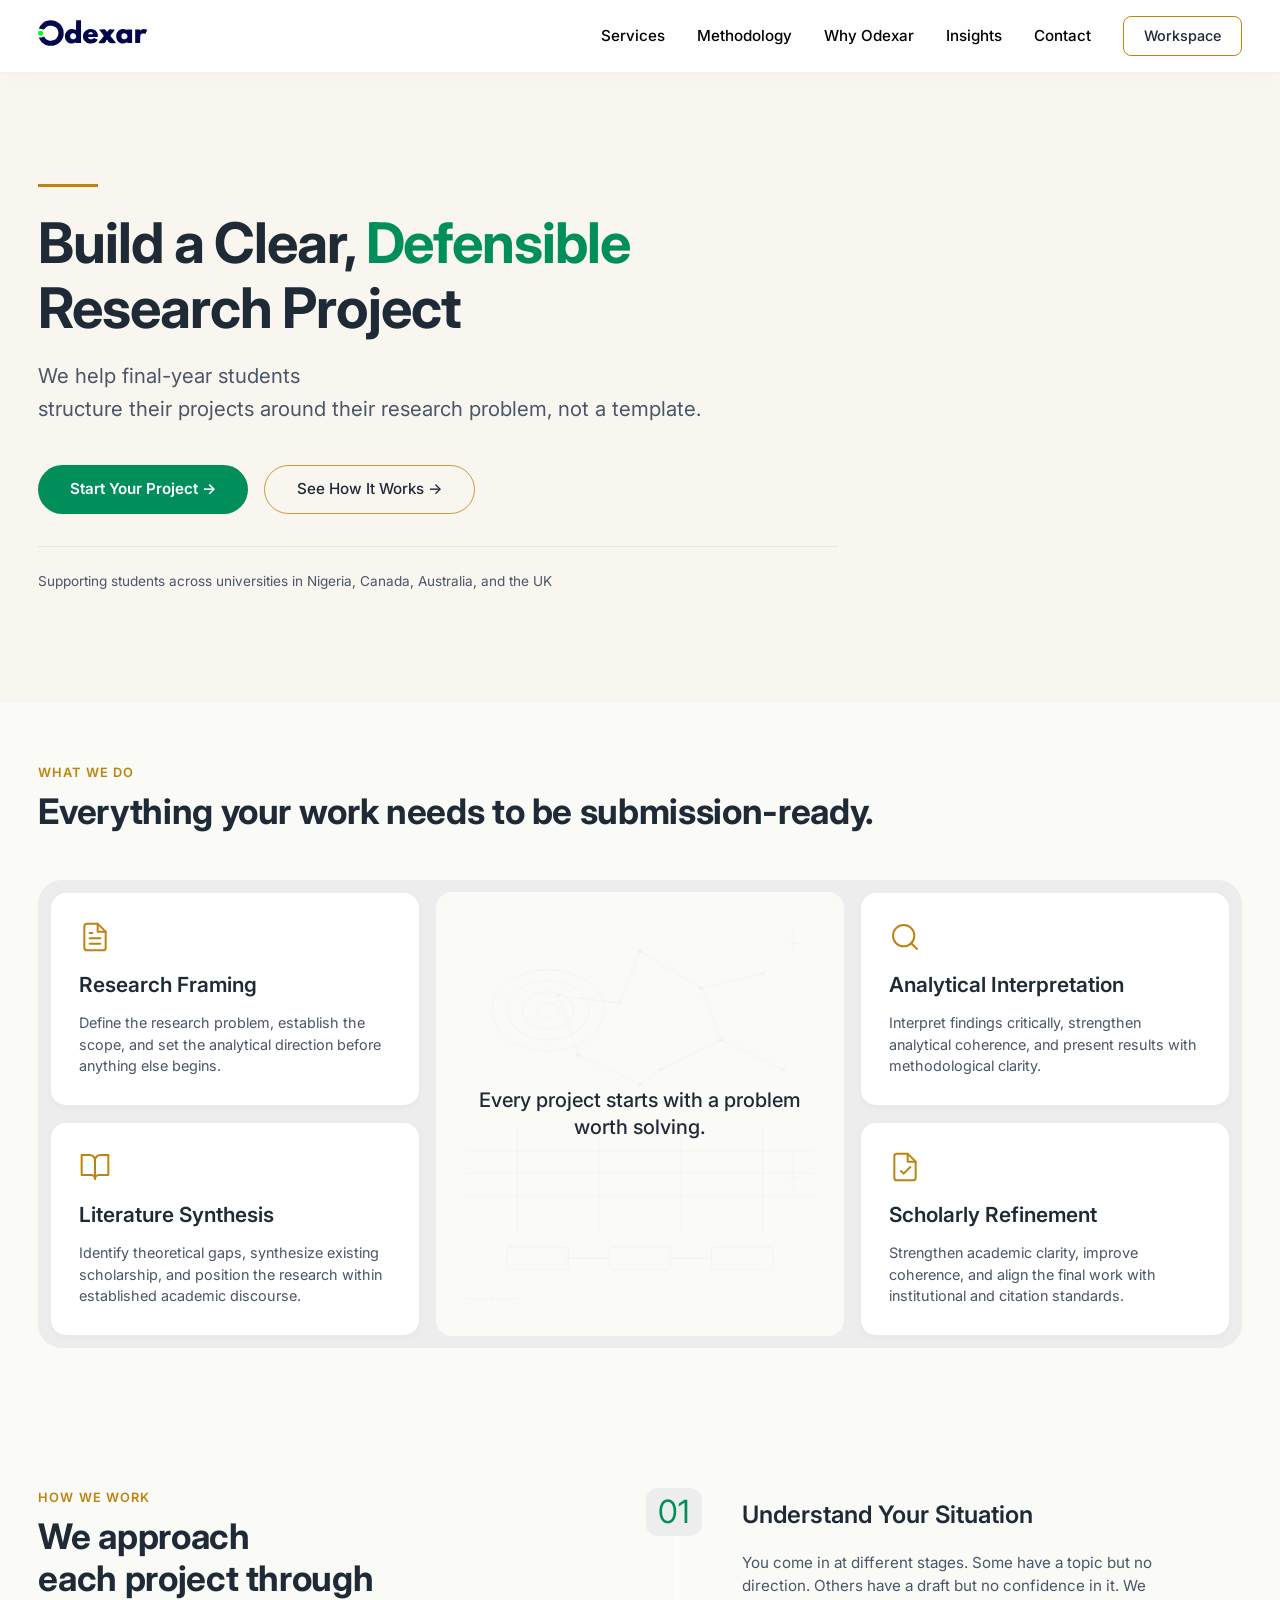
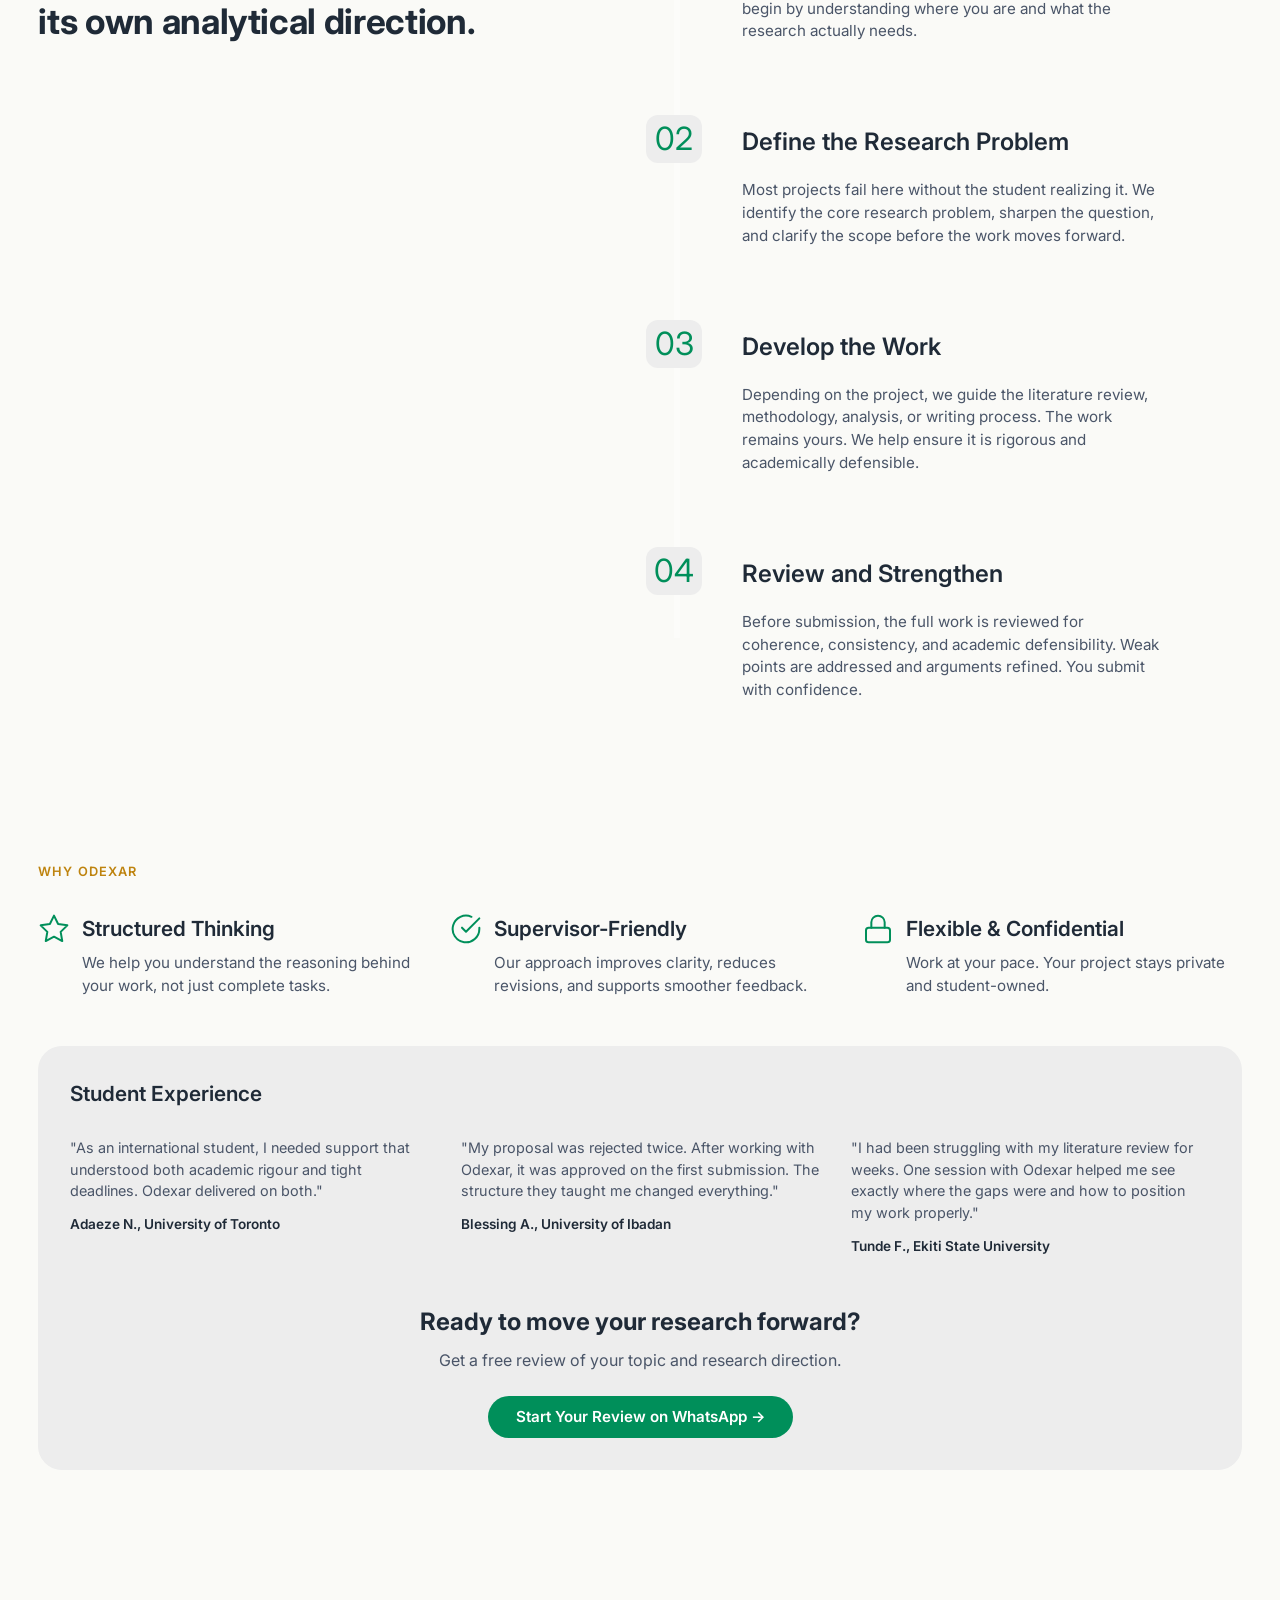
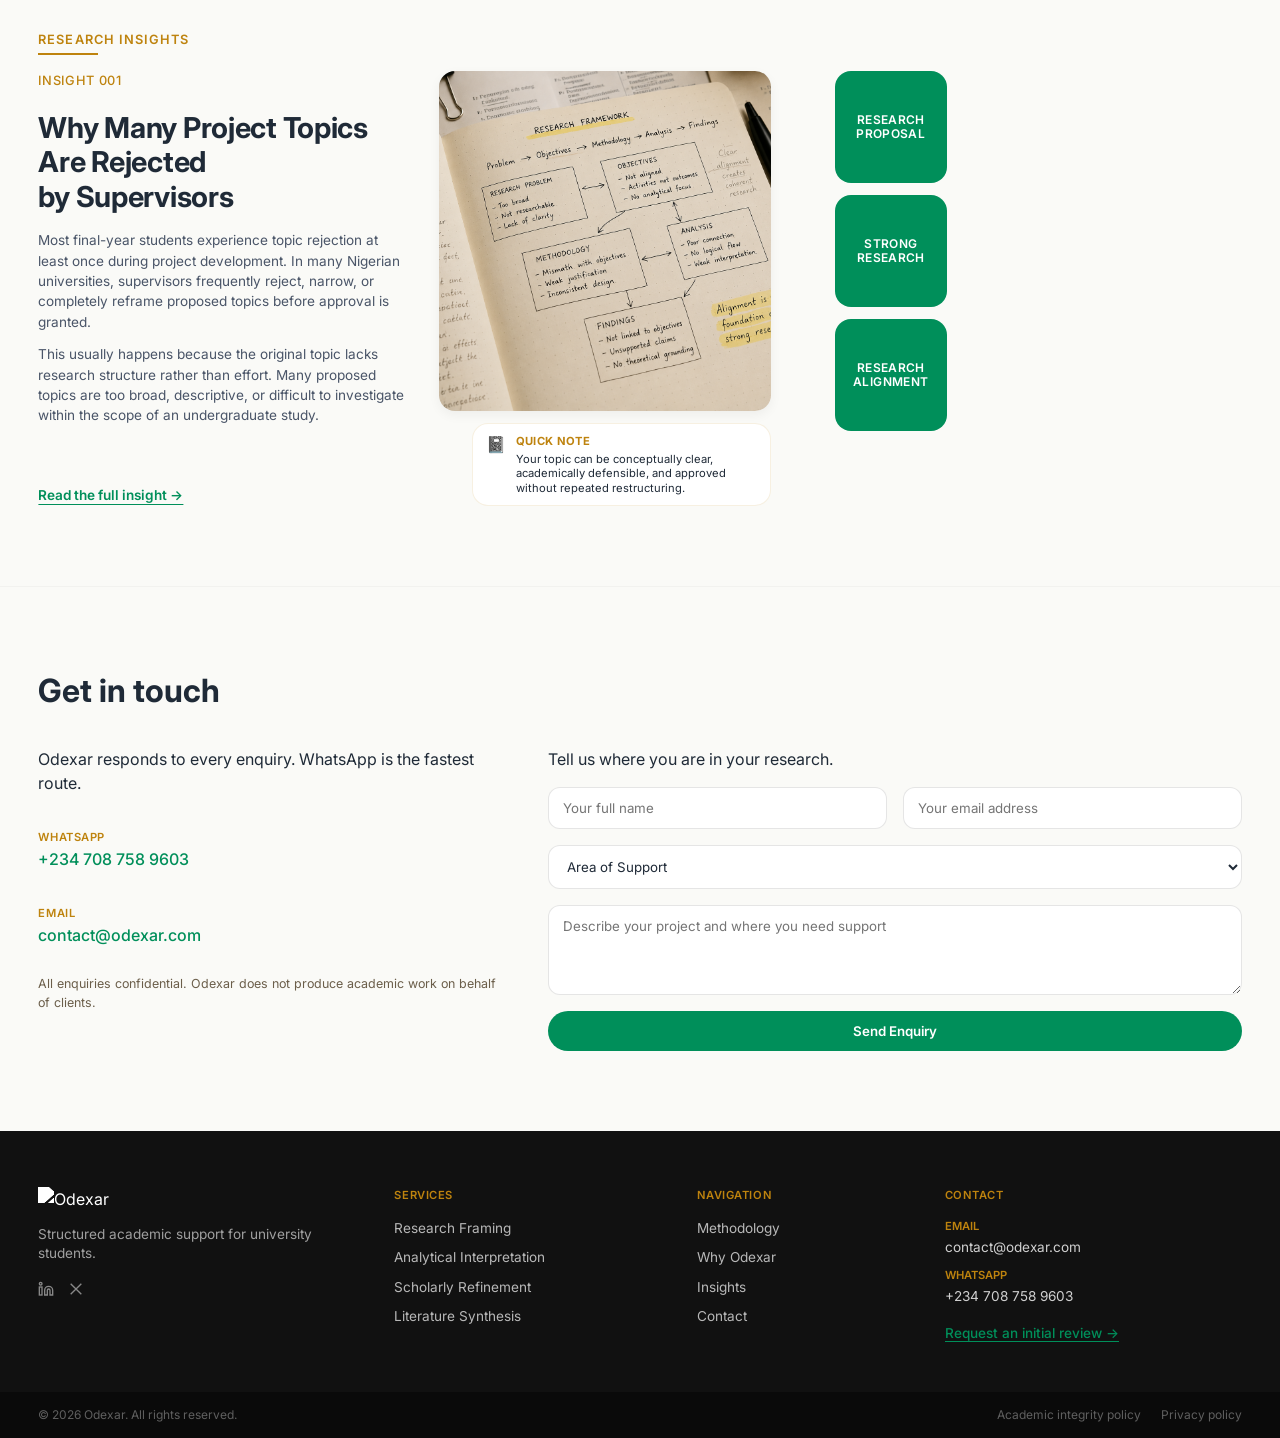
==== commit 608dd8ce: "Update index.html" ====
--- a/index.html
+++ b/index.html
@@ -14,8 +14,6 @@
   *, *::before, *::after { margin: 0; padding: 0; box-sizing: border-box; }
 
   :root {
-    --hero-deep:    #0A1128;
-    --hero-mid:     #0C1824;
     --green:        #008F5A;
     --green-soft:   rgba(0, 143, 90, 0.85);
     --gold:         #BE830E;
@@ -26,13 +24,6 @@
     --card-bg:       #FFFFFF;
     --text-dark:    #1F2A37;
     --text-muted:   #4A5568;
-    --white:        #F5F5F0;
-    --white-80:     rgba(245,245,240,0.80);
-    --white-82:     rgba(245,245,240,0.82);
-    --white-55:     rgba(245,245,240,0.55);
-    --white-30:     rgba(245,245,240,0.30);
-    --white-15:     rgba(245,245,240,0.15);
-    --white-08:     rgba(245,245,240,0.08);
     --footer-dark:  #111111;
     --header-height: 68px;
     --service-box-bg: #EDEDED;
@@ -52,7 +43,7 @@
     margin: 0 auto;
   }
 
-  /* HEADER (unchanged) */
+  /* HEADER */
   header {
     position: sticky;
     top: 0;
@@ -124,7 +115,7 @@
     border-color: var(--gold);
   }
 
-  /* ===== NEW LIGHT HERO (Option A) ===== */
+  /* HERO — Light, clean, with accent line for visual hierarchy */
   .hero {
     background: var(--bg-warm-cream);
     min-height: 70vh;
@@ -250,15 +241,11 @@
     text-align: left;
   }
 
-  /* SERVICES SECTION (unchanged) */
+  /* SERVICES */
   #services {
     position: relative;
     z-index: 5;
     background: var(--bg-soft-white);
-    padding-top: 60px;
-  }
-
-  #services.section-default {
     padding: 60px 0;
   }
 
@@ -388,7 +375,7 @@
     margin-bottom: 0;
   }
 
-  /* METHODOLOGY SECTION (unchanged) */
+  /* METHODOLOGY */
   .methodology-sticky-section {
     background: var(--bg-soft-white);
     padding: 80px 0;
@@ -470,7 +457,6 @@
     padding: 0.5rem 0;
     border-radius: 12px;
     display: inline-block;
-    transition: none;
     z-index: 2;
     position: relative;
   }
@@ -489,7 +475,7 @@
     padding-left: 6rem;
   }
 
-  /* WHY ODEXAR SECTION (unchanged) */
+  /* WHY ODEXAR */
   .why-odexar-section {
     background: var(--bg-soft-white);
     padding: 80px 0;
@@ -585,12 +571,6 @@
     background: transparent;
     border: none;
     padding: 0;
-    transition: none;
-    box-shadow: none;
-  }
-  .testimonial-card:hover {
-    transform: none;
-    box-shadow: none;
   }
   .testimonial-text {
     font-size: 0.9rem;
@@ -640,7 +620,7 @@
     transform: translateY(-1px);
   }
 
-  /* INSIGHTS SECTION (reverted to original) */
+  /* INSIGHTS — your original content, just cleaner spacing */
   .insights-section {
     background: var(--bg-soft-white);
     padding: 80px 0;
@@ -665,6 +645,7 @@
     background: var(--gold);
     margin: 0.25rem 0 1rem 0;
   }
+
   .insight-tagline {
     font-size: 0.8rem;
     text-transform: uppercase;
@@ -673,6 +654,7 @@
     font-weight: 500;
     margin-bottom: 1.25rem;
   }
+
   .featured-title {
     font-size: 1.8rem;
     font-weight: 700;
@@ -681,18 +663,21 @@
     color: var(--text-dark);
     letter-spacing: -0.01em;
   }
+
   .insights-two-column {
     display: flex;
     gap: 4rem;
     align-items: stretch;
     margin-top: 0.5rem;
   }
+
   .insights-left {
     flex: 1.8;
     display: flex;
     gap: 2rem;
     align-items: stretch;
   }
+
   .insights-text {
     flex: 1;
     display: flex;
@@ -719,6 +704,7 @@
   .insights-cta a:hover {
     color: var(--gold);
   }
+
   .insights-image-area {
     flex: 0.9;
     display: flex;
@@ -734,6 +720,7 @@
     display: block;
     box-shadow: 0 4px 12px rgba(0,0,0,0.05);
   }
+
   .quick-note-box {
     width: 90%;
     border: 1px solid var(--gold-light);
@@ -764,6 +751,7 @@
     color: var(--text-dark);
     margin: 0;
   }
+
   .insights-right {
     flex: 1;
     display: flex;
@@ -771,6 +759,7 @@
     justify-content: flex-start;
     gap: 0.75rem;
   }
+
   .square-box {
     display: flex;
     width: 112px;
@@ -796,18 +785,26 @@
     color: white;
   }
 
-  /* CONTACT SECTION (unchanged) */
+  /* CONTACT */
   .section-alt {
     background: var(--bg-soft-white);
     padding: 80px 0;
     border-top: 1px solid rgba(0,0,0,0.03);
   }
 
+  .section-alt .section-title {
+    font-size: 2rem;
+    font-weight: 700;
+    margin-bottom: 2rem;
+    color: var(--text-dark);
+  }
+
   .contact-grid {
     display: grid;
     grid-template-columns: 0.8fr 1.2fr;
     gap: 48px;
   }
+
   .contact-info-inner {
     display: flex;
     flex-direction: column;
@@ -837,6 +834,7 @@
     font-size: 0.78rem;
     color: #6B5E4A;
   }
+
   .contact-form {
     display: flex;
     flex-direction: column;
@@ -847,6 +845,7 @@
     grid-template-columns: 1fr 1fr;
     gap: 16px;
   }
+
   input, select, textarea {
     padding: 12px 14px;
     border: 1px solid rgba(0,0,0,0.1);
@@ -862,6 +861,7 @@
     border-color: var(--green);
     box-shadow: 0 0 0 3px rgba(0,143,90,0.1);
   }
+
   .contact-submit {
     background: var(--green);
     color: white;
@@ -877,7 +877,7 @@
     background: var(--gold);
   }
 
-  /* FOOTER (unchanged) */
+  /* FOOTER */
   .footer-main {
     background: var(--footer-dark);
     padding: 56px 0 48px;
@@ -958,7 +958,7 @@
     color: var(--green);
   }
 
-  /* Responsive adjustments */
+  /* ===== RESPONSIVE ===== */
   @media (max-width: 1000px) {
     .services-outer-box { padding: 0.5rem; }
     .services-grid { grid-template-columns: 1fr; gap: 20px; }
@@ -973,6 +973,7 @@
     .square-box { width: 100px; font-size: 0.7rem; }
     .hero { min-height: 60vh; }
   }
+
   @media (max-width: 900px) {
     .header-inner { flex-wrap: wrap; gap: 1rem; }
     .nav-links { order: 3; width: 100%; justify-content: center; margin-left: 0; margin-top: 0.5rem; }
@@ -993,6 +994,7 @@
     .contact-grid { grid-template-columns: 1fr; gap: 2rem; }
     .hero-text h1 { font-size: clamp(30px, 6vw, 42px); }
   }
+
   @media (max-width: 640px) {
     .nav-links { gap: 20px; }
     .nav-links a { font-size: 0.85rem; }
@@ -1027,13 +1029,13 @@
   </div>
 </header>
 
-<!-- ===== NEW LIGHT HERO ===== -->
+<!-- ===== HERO — Light, clean, with accent line ===== -->
 <section class="hero">
   <div class="hero-content">
     <div class="hero-text">
       <div class="hero-accent-line"></div>
       <h1>Build a Clear, <em>Defensible</em><br>Research Project</h1>
-      <p class="hero-sub">We help final-year students structure their projects around their research problem, not a template.</p>
+      <p class="hero-sub">We help final-year students<br>structure their projects around their research problem, not a template.</p>
       <div class="btn-row">
         <a href="https://wa.me/2347087589603" class="btn-primary">Start Your Project →</a>
         <a href="#methodology" class="btn-secondary">See How It Works →</a>
@@ -1045,7 +1047,7 @@
   </div>
 </section>
 
-<!-- SERVICES SECTION (unchanged) -->
+<!-- ===== SERVICES — Your original content ===== -->
 <section class="section-default" id="services">
   <div class="container">
     <div class="services-heading">
@@ -1055,65 +1057,153 @@
     <div class="services-outer-box">
       <div class="services-grid">
         <div class="services-left">
-          <div class="service-card"><div class="service-card-content"><div class="card-icon"><svg viewBox="0 0 24 24" fill="none" stroke="currentColor" stroke-width="1.5" stroke-linecap="round" stroke-linejoin="round"><path d="M14 2H6a2 2 0 0 0-2 2v16a2 2 0 0 0 2 2h12a2 2 0 0 0 2-2V8z"/><polyline points="14 2 14 8 20 8"/><line x1="16" y1="13" x2="8" y2="13"/><line x1="16" y1="17" x2="8" y2="17"/><polyline points="10 9 9 9 8 9"/></svg></div><h3>Research Framing</h3><p>Define the research problem, establish the scope, and set the analytical direction before anything else begins.</p></div></div>
-          <div class="service-card"><div class="service-card-content"><div class="card-icon"><svg viewBox="0 0 24 24" fill="none" stroke="currentColor" stroke-width="1.5" stroke-linecap="round" stroke-linejoin="round"><path d="M2 3h6a4 4 0 0 1 4 4v14a3 3 0 0 0-3-3H2z"/><path d="M22 3h-6a4 4 0 0 0-4 4v14a3 3 0 0 1 3-3h7z"/></svg></div><h3>Literature Synthesis</h3><p>Identify theoretical gaps, synthesize existing scholarship, and position the research within established academic discourse.</p></div></div>
-        </div>
-        <div class="services-centre"><div class="statement-text">Every project starts with a problem worth solving.</div></div>
+          <div class="service-card">
+            <div class="service-card-content">
+              <div class="card-icon"><svg viewBox="0 0 24 24" fill="none" stroke="currentColor" stroke-width="1.5" stroke-linecap="round" stroke-linejoin="round"><path d="M14 2H6a2 2 0 0 0-2 2v16a2 2 0 0 0 2 2h12a2 2 0 0 0 2-2V8z"/><polyline points="14 2 14 8 20 8"/><line x1="16" y1="13" x2="8" y2="13"/><line x1="16" y1="17" x2="8" y2="17"/><polyline points="10 9 9 9 8 9"/></svg></div>
+              <h3>Research Framing</h3>
+              <p>Define the research problem, establish the scope, and set the analytical direction before anything else begins.</p>
+            </div>
+          </div>
+          <div class="service-card">
+            <div class="service-card-content">
+              <div class="card-icon"><svg viewBox="0 0 24 24" fill="none" stroke="currentColor" stroke-width="1.5" stroke-linecap="round" stroke-linejoin="round"><path d="M2 3h6a4 4 0 0 1 4 4v14a3 3 0 0 0-3-3H2z"/><path d="M22 3h-6a4 4 0 0 0-4 4v14a3 3 0 0 1 3-3h7z"/></svg></div>
+              <h3>Literature Synthesis</h3>
+              <p>Identify theoretical gaps, synthesize existing scholarship, and position the research within established academic discourse.</p>
+            </div>
+          </div>
+        </div>
+
+        <div class="services-centre">
+          <div class="statement-text">Every project starts with a problem worth solving.</div>
+        </div>
+
         <div class="services-right">
-          <div class="service-card"><div class="service-card-content"><div class="card-icon"><svg viewBox="0 0 24 24" fill="none" stroke="currentColor" stroke-width="1.5" stroke-linecap="round" stroke-linejoin="round"><circle cx="11" cy="11" r="8"/><line x1="21" y1="21" x2="16.65" y2="16.65"/></svg></div><h3>Analytical Interpretation</h3><p>Interpret findings critically, strengthen analytical coherence, and present results with methodological clarity.</p></div></div>
-          <div class="service-card"><div class="service-card-content"><div class="card-icon"><svg viewBox="0 0 24 24" fill="none" stroke="currentColor" stroke-width="1.5" stroke-linecap="round" stroke-linejoin="round"><path d="M14 2H6a2 2 0 0 0-2 2v16a2 2 0 0 0 2 2h12a2 2 0 0 0 2-2V8z"/><polyline points="14 2 14 8 20 8"/><polyline points="9 15 11 17 16 12"/></svg></div><h3>Scholarly Refinement</h3><p>Strengthen academic clarity, improve coherence, and align the final work with institutional and citation standards.</p></div></div>
+          <div class="service-card">
+            <div class="service-card-content">
+              <div class="card-icon"><svg viewBox="0 0 24 24" fill="none" stroke="currentColor" stroke-width="1.5" stroke-linecap="round" stroke-linejoin="round"><circle cx="11" cy="11" r="8"/><line x1="21" y1="21" x2="16.65" y2="16.65"/></svg></div>
+              <h3>Analytical Interpretation</h3>
+              <p>Interpret findings critically, strengthen analytical coherence, and present results with methodological clarity.</p>
+            </div>
+          </div>
+          <div class="service-card">
+            <div class="service-card-content">
+              <div class="card-icon"><svg viewBox="0 0 24 24" fill="none" stroke="currentColor" stroke-width="1.5" stroke-linecap="round" stroke-linejoin="round"><path d="M14 2H6a2 2 0 0 0-2 2v16a2 2 0 0 0 2 2h12a2 2 0 0 0 2-2V8z"/><polyline points="14 2 14 8 20 8"/><polyline points="9 15 11 17 16 12"/></svg></div>
+              <h3>Scholarly Refinement</h3>
+              <p>Strengthen academic clarity, improve coherence, and align the final work with institutional and citation standards.</p>
+            </div>
+          </div>
         </div>
       </div>
     </div>
   </div>
 </section>
 
-<!-- METHODOLOGY SECTION (unchanged) -->
+<!-- ===== METHODOLOGY — Your original content ===== -->
 <section class="methodology-sticky-section" id="methodology">
   <div class="container">
     <div class="methodology-sticky-wrapper">
-      <div class="methodology-sticky-left"><div class="pre-head">HOW WE WORK</div><h2>We approach<br>each project through<br>its own analytical direction.</h2></div>
+      <div class="methodology-sticky-left">
+        <div class="pre-head">HOW WE WORK</div>
+        <h2>We approach<br>each project through<br>its own analytical direction.</h2>
+      </div>
       <div class="methodology-sticky-right">
-        <div class="methodology-step"><div class="step-header"><span class="step-number">01</span><h3>Understand Your Situation</h3></div><p>You come in at different stages. Some have a topic but no direction. Others have a draft but no confidence in it. We begin by understanding where you are and what the research actually needs.</p></div>
-        <div class="methodology-step"><div class="step-header"><span class="step-number">02</span><h3>Define the Research Problem</h3></div><p>Most projects fail here without the student realizing it. We identify the core research problem, sharpen the question, and clarify the scope before the work moves forward.</p></div>
-        <div class="methodology-step"><div class="step-header"><span class="step-number">03</span><h3>Develop the Work</h3></div><p>Depending on the project, we guide the literature review, methodology, analysis, or writing process. The work remains yours. We help ensure it is rigorous and academically defensible.</p></div>
-        <div class="methodology-step"><div class="step-header"><span class="step-number">04</span><h3>Review and Strengthen</h3></div><p>Before submission, the full work is reviewed for coherence, consistency, and academic defensibility. Weak points are addressed and arguments refined. You submit with confidence.</p></div>
+        <div class="methodology-step">
+          <div class="step-header">
+            <span class="step-number">01</span>
+            <h3>Understand Your Situation</h3>
+          </div>
+          <p>You come in at different stages. Some have a topic but no direction. Others have a draft but no confidence in it. We begin by understanding where you are and what the research actually needs.</p>
+        </div>
+        <div class="methodology-step">
+          <div class="step-header">
+            <span class="step-number">02</span>
+            <h3>Define the Research Problem</h3>
+          </div>
+          <p>Most projects fail here without the student realizing it. We identify the core research problem, sharpen the question, and clarify the scope before the work moves forward.</p>
+        </div>
+        <div class="methodology-step">
+          <div class="step-header">
+            <span class="step-number">03</span>
+            <h3>Develop the Work</h3>
+          </div>
+          <p>Depending on the project, we guide the literature review, methodology, analysis, or writing process. The work remains yours. We help ensure it is rigorous and academically defensible.</p>
+        </div>
+        <div class="methodology-step">
+          <div class="step-header">
+            <span class="step-number">04</span>
+            <h3>Review and Strengthen</h3>
+          </div>
+          <p>Before submission, the full work is reviewed for coherence, consistency, and academic defensibility. Weak points are addressed and arguments refined. You submit with confidence.</p>
+        </div>
       </div>
     </div>
   </div>
 </section>
 
-<!-- WHY ODEXAR SECTION (unchanged) -->
+<!-- ===== WHY ODEXAR — Your original content ===== -->
 <section class="why-odexar-section" id="why-odexar">
   <div class="container">
     <span class="section-label">WHY ODEXAR</span>
+
     <div class="benefits-grid">
-      <div class="benefit-card"><div class="benefit-icon"><svg viewBox="0 0 24 24" fill="none" stroke="currentColor" stroke-width="1.5" stroke-linecap="round" stroke-linejoin="round"><path d="M12 2l3.09 6.26L22 9.27l-5 4.87 1.18 6.88L12 17.77l-6.18 3.25L7 14.14 2 9.27l6.91-1.01L12 2z"/></svg></div><div class="benefit-text-wrapper"><h3>Structured Thinking</h3><p>We help you understand the reasoning behind your work, not just complete tasks.</p></div></div>
-      <div class="benefit-card"><div class="benefit-icon"><svg viewBox="0 0 24 24" fill="none" stroke="currentColor" stroke-width="1.5" stroke-linecap="round" stroke-linejoin="round"><path d="M22 11.08V12a10 10 0 1 1-5.93-9.14"/><polyline points="22 4 12 14.01 9 11.01"/></svg></div><div class="benefit-text-wrapper"><h3>Supervisor-Friendly</h3><p>Our approach improves clarity, reduces revisions, and supports smoother feedback.</p></div></div>
-      <div class="benefit-card"><div class="benefit-icon"><svg viewBox="0 0 24 24" fill="none" stroke="currentColor" stroke-width="1.5" stroke-linecap="round" stroke-linejoin="round"><rect x="3" y="11" width="18" height="11" rx="2" ry="2"/><path d="M7 11V7a5 5 0 0 1 10 0v4"/></svg></div><div class="benefit-text-wrapper"><h3>Flexible & Confidential</h3><p>Work at your pace. Your project stays private and student-owned.</p></div></div>
+      <div class="benefit-card">
+        <div class="benefit-icon"><svg viewBox="0 0 24 24" fill="none" stroke="currentColor" stroke-width="1.5" stroke-linecap="round" stroke-linejoin="round"><path d="M12 2l3.09 6.26L22 9.27l-5 4.87 1.18 6.88L12 17.77l-6.18 3.25L7 14.14 2 9.27l6.91-1.01L12 2z"/></svg></div>
+        <div class="benefit-text-wrapper">
+          <h3>Structured Thinking</h3>
+          <p>We help you understand the reasoning behind your work, not just complete tasks.</p>
+        </div>
+      </div>
+      <div class="benefit-card">
+        <div class="benefit-icon"><svg viewBox="0 0 24 24" fill="none" stroke="currentColor" stroke-width="1.5" stroke-linecap="round" stroke-linejoin="round"><path d="M22 11.08V12a10 10 0 1 1-5.93-9.14"/><polyline points="22 4 12 14.01 9 11.01"/></svg></div>
+        <div class="benefit-text-wrapper">
+          <h3>Supervisor-Friendly</h3>
+          <p>Our approach improves clarity, reduces revisions, and supports smoother feedback.</p>
+        </div>
+      </div>
+      <div class="benefit-card">
+        <div class="benefit-icon"><svg viewBox="0 0 24 24" fill="none" stroke="currentColor" stroke-width="1.5" stroke-linecap="round" stroke-linejoin="round"><rect x="3" y="11" width="18" height="11" rx="2" ry="2"/><path d="M7 11V7a5 5 0 0 1 10 0v4"/></svg></div>
+        <div class="benefit-text-wrapper">
+          <h3>Flexible & Confidential</h3>
+          <p>Work at your pace. Your project stays private and student-owned.</p>
+        </div>
+      </div>
     </div>
+
     <div class="grey-wrapper">
-      <div class="student-experience-heading"><h3>Student Experience</h3></div>
+      <div class="student-experience-heading">
+        <h3>Student Experience</h3>
+      </div>
       <div class="testimonials-grid">
         <div class="testimonial-card">
           <div class="testimonial-text">"As an international student, I needed support that understood both academic rigour and tight deadlines. Odexar delivered on both."</div>
-          <div class="testimonial-author"><span>Adaeze N., University of Toronto</span></div>
+          <div class="testimonial-author">
+            <span>Adaeze N., University of Toronto</span>
+          </div>
         </div>
         <div class="testimonial-card">
           <div class="testimonial-text">"My proposal was rejected twice. After working with Odexar, it was approved on the first submission. The structure they taught me changed everything."</div>
-          <div class="testimonial-author"><span>Blessing A., University of Ibadan</span></div>
+          <div class="testimonial-author">
+            <span>Blessing A., University of Ibadan</span>
+          </div>
         </div>
         <div class="testimonial-card">
           <div class="testimonial-text">"I had been struggling with my literature review for weeks. One session with Odexar helped me see exactly where the gaps were and how to position my work properly."</div>
-          <div class="testimonial-author"><span>Tunde F., Ekiti State University</span></div>
-        </div>
-      </div>
-      <div class="inline-cta"><h3>Ready to move your research forward?</h3><p>Get a free review of your topic and research direction.</p><a href="https://wa.me/2347087589603" class="btn-primary">Start Your Review on WhatsApp →</a></div>
+          <div class="testimonial-author">
+            <span>Tunde F., Ekiti State University</span>
+          </div>
+        </div>
+      </div>
+
+      <div class="inline-cta">
+        <h3>Ready to move your research forward?</h3>
+        <p>Get a free review of your topic and research direction.</p>
+        <a href="https://wa.me/2347087589603" class="btn-primary">Start Your Review on WhatsApp →</a>
+      </div>
     </div>
   </div>
 </section>
 
-<!-- INSIGHTS SECTION (reverted to original) -->
+<!-- ===== INSIGHTS — Your original content ===== -->
 <section class="insights-section" id="insights">
   <div class="container">
     <div class="insights-heading">
@@ -1149,7 +1239,7 @@
   </div>
 </section>
 
-<!-- CONTACT SECTION (unchanged) -->
+<!-- ===== CONTACT — Your original content ===== -->
 <section class="section-alt" id="contact">
   <div class="container">
     <h2 class="section-title">Get in touch</h2>
@@ -1157,13 +1247,19 @@
       <div class="contact-info-col">
         <div class="contact-info-inner">
           <p class="contact-info-statement">Odexar responds to every enquiry. WhatsApp is the fastest route.</p>
-          <div><span class="contact-info-label">WhatsApp</span><br><a href="https://wa.me/2347087589603" class="contact-info-value">+234 708 758 9603</a></div>
-          <div><span class="contact-info-label">Email</span><br><a href="mailto:contact@odexar.com" class="contact-info-value">contact@odexar.com</a></div>
+          <div>
+            <span class="contact-info-label">WhatsApp</span><br>
+            <a href="https://wa.me/2347087589603" class="contact-info-value">+234 708 758 9603</a>
+          </div>
+          <div>
+            <span class="contact-info-label">Email</span><br>
+            <a href="mailto:contact@odexar.com" class="contact-info-value">contact@odexar.com</a>
+          </div>
           <p class="contact-info-note">All enquiries confidential. Odexar does not produce academic work on behalf of clients.</p>
         </div>
       </div>
       <div class="contact-form-col">
-        <p class="contact-lead" style="margin-bottom:1rem;">Tell us where you are in your research.</p>
+        <p style="margin-bottom:1rem;">Tell us where you are in your research.</p>
         <form action="https://formspree.io/f/mreyolek" method="POST" class="contact-form">
           <div class="contact-form-row">
             <input type="text" name="full_name" placeholder="Your full name" required>
@@ -1189,6 +1285,7 @@
   </div>
 </section>
 
+<!-- ===== FOOTER ===== -->
 <footer>
   <div class="footer-main">
     <div class="container footer-grid">
@@ -1200,13 +1297,35 @@
           <a href="#" aria-label="X / Twitter"><svg width="16" height="16" viewBox="0 0 24 24" fill="none"><path d="M4 4l16 16M4 20L20 4" stroke="currentColor" stroke-width="2"/></svg></a>
         </div>
       </div>
-      <div class="footer-col"><h4 class="footer-col-heading">Services</h4><nav class="footer-nav"><a href="#services">Research Framing</a><a href="#services">Analytical Interpretation</a><a href="#services">Scholarly Refinement</a><a href="#services">Literature Synthesis</a></nav></div>
-      <div class="footer-col"><h4 class="footer-col-heading">Navigation</h4><nav class="footer-nav"><a href="#methodology">Methodology</a><a href="#why-odexar">Why Odexar</a><a href="#insights">Insights</a><a href="#contact">Contact</a></nav></div>
+      <div class="footer-col">
+        <h4 class="footer-col-heading">Services</h4>
+        <nav class="footer-nav">
+          <a href="#services">Research Framing</a>
+          <a href="#services">Analytical Interpretation</a>
+          <a href="#services">Scholarly Refinement</a>
+          <a href="#services">Literature Synthesis</a>
+        </nav>
+      </div>
+      <div class="footer-col">
+        <h4 class="footer-col-heading">Navigation</h4>
+        <nav class="footer-nav">
+          <a href="#methodology">Methodology</a>
+          <a href="#why-odexar">Why Odexar</a>
+          <a href="#insights">Insights</a>
+          <a href="#contact">Contact</a>
+        </nav>
+      </div>
       <div class="footer-col">
         <h4 class="footer-col-heading">Contact</h4>
         <div style="display:flex;flex-direction:column;gap:10px;margin-bottom:14px;">
-          <p style="color:rgba(255,255,255,0.6);font-size:0.85rem;"><span style="font-size:0.7rem;font-weight:600;color:var(--gold);text-transform:uppercase;display:block;margin-bottom:2px;">Email</span><a href="mailto:contact@odexar.com" style="color:rgba(255,255,255,0.8);text-decoration:none;">contact@odexar.com</a></p>
-          <p style="color:rgba(255,255,255,0.6);font-size:0.85rem;"><span style="font-size:0.7rem;font-weight:600;color:var(--gold);text-transform:uppercase;display:block;margin-bottom:2px;">WhatsApp</span><a href="https://wa.me/2347087589603" style="color:rgba(255,255,255,0.8);text-decoration:none;">+234 708 758 9603</a></p>
+          <p style="color:rgba(255,255,255,0.6);font-size:0.85rem;">
+            <span style="font-size:0.7rem;font-weight:600;color:var(--gold);text-transform:uppercase;display:block;margin-bottom:2px;">Email</span>
+            <a href="mailto:contact@odexar.com" style="color:rgba(255,255,255,0.8);text-decoration:none;">contact@odexar.com</a>
+          </p>
+          <p style="color:rgba(255,255,255,0.6);font-size:0.85rem;">
+            <span style="font-size:0.7rem;font-weight:600;color:var(--gold);text-transform:uppercase;display:block;margin-bottom:2px;">WhatsApp</span>
+            <a href="https://wa.me/2347087589603" style="color:rgba(255,255,255,0.8);text-decoration:none;">+234 708 758 9603</a>
+          </p>
         </div>
         <a href="https://wa.me/2347087589603" class="footer-cta-link">Request an initial review →</a>
       </div>
@@ -1215,7 +1334,10 @@
   <div class="footer-base">
     <div class="container" style="display:flex;justify-content:space-between;align-items:center;flex-wrap:wrap;gap:8px;">
       <span>© 2026 Odexar. All rights reserved.</span>
-      <div style="display:flex;gap:20px;"><a href="#">Academic integrity policy</a><a href="#">Privacy policy</a></div>
+      <div style="display:flex;gap:20px;">
+        <a href="#">Academic integrity policy</a>
+        <a href="#">Privacy policy</a>
+      </div>
     </div>
   </div>
 </footer>
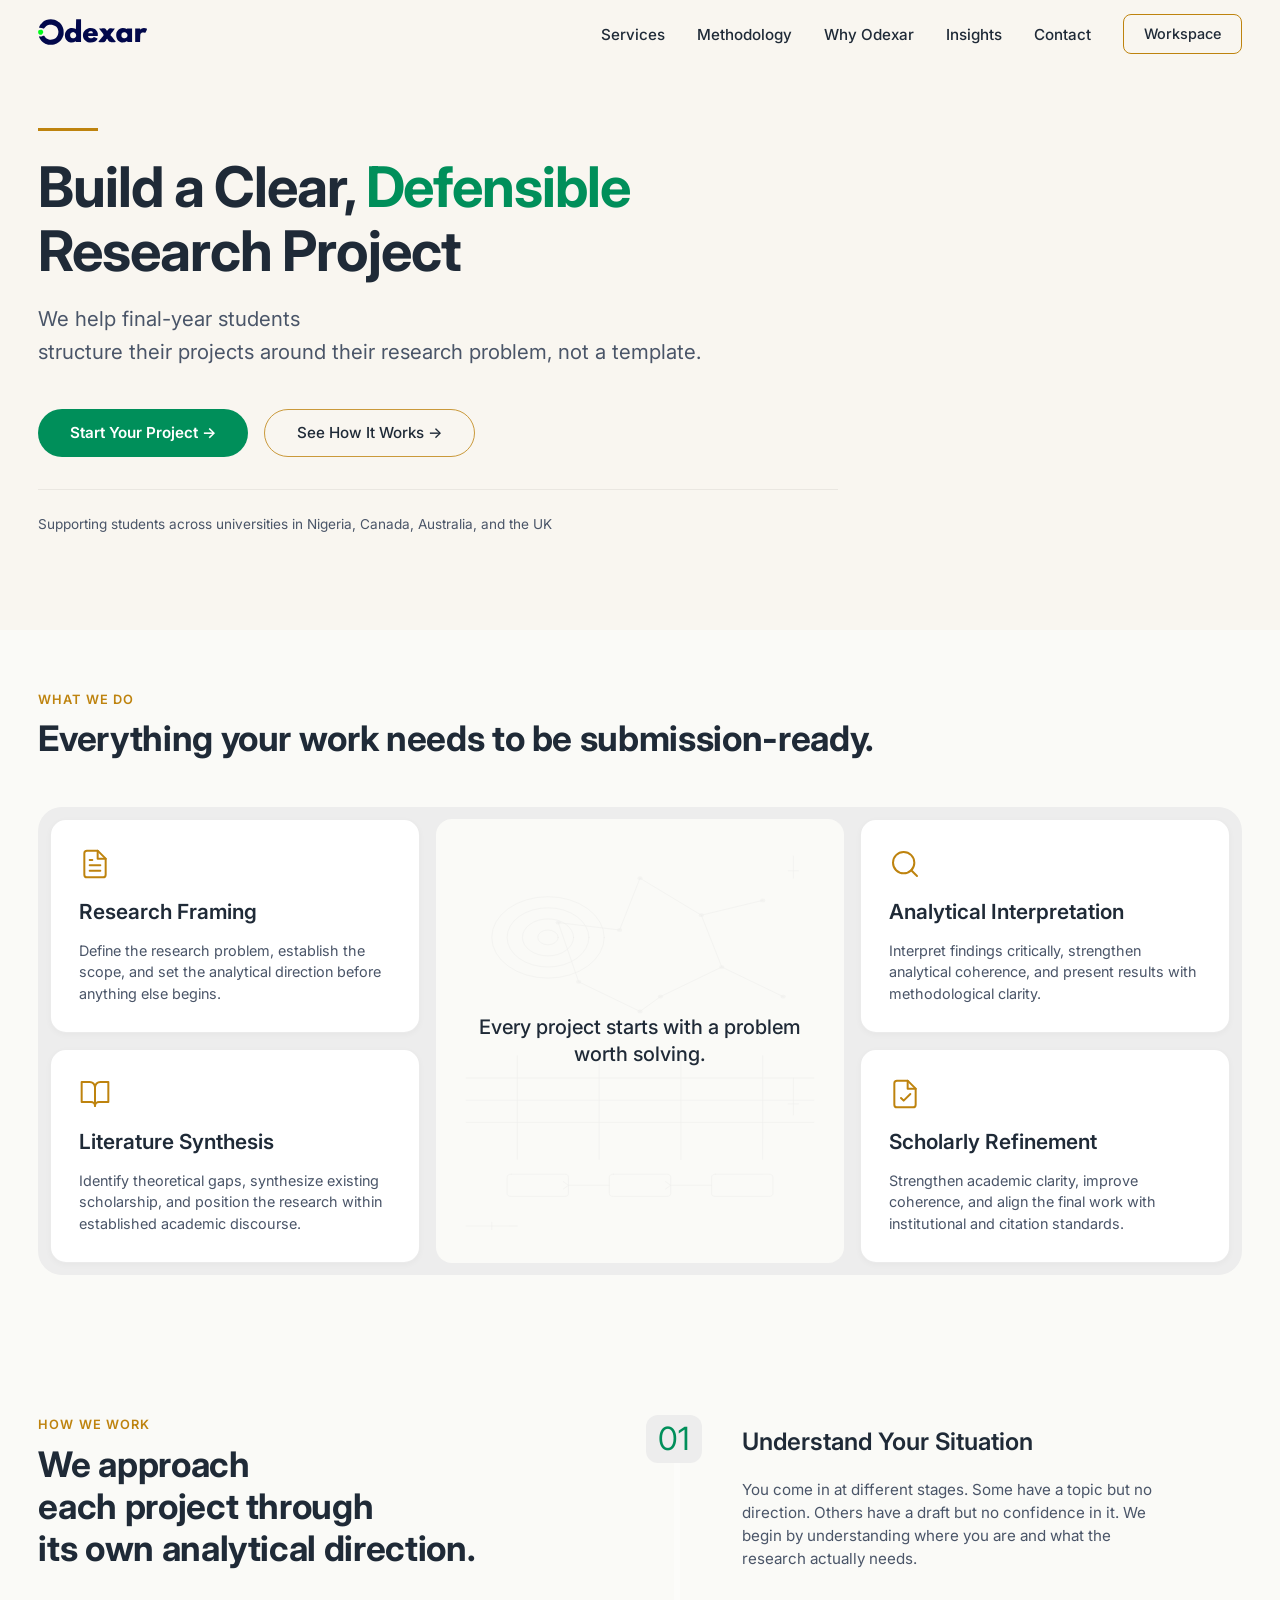
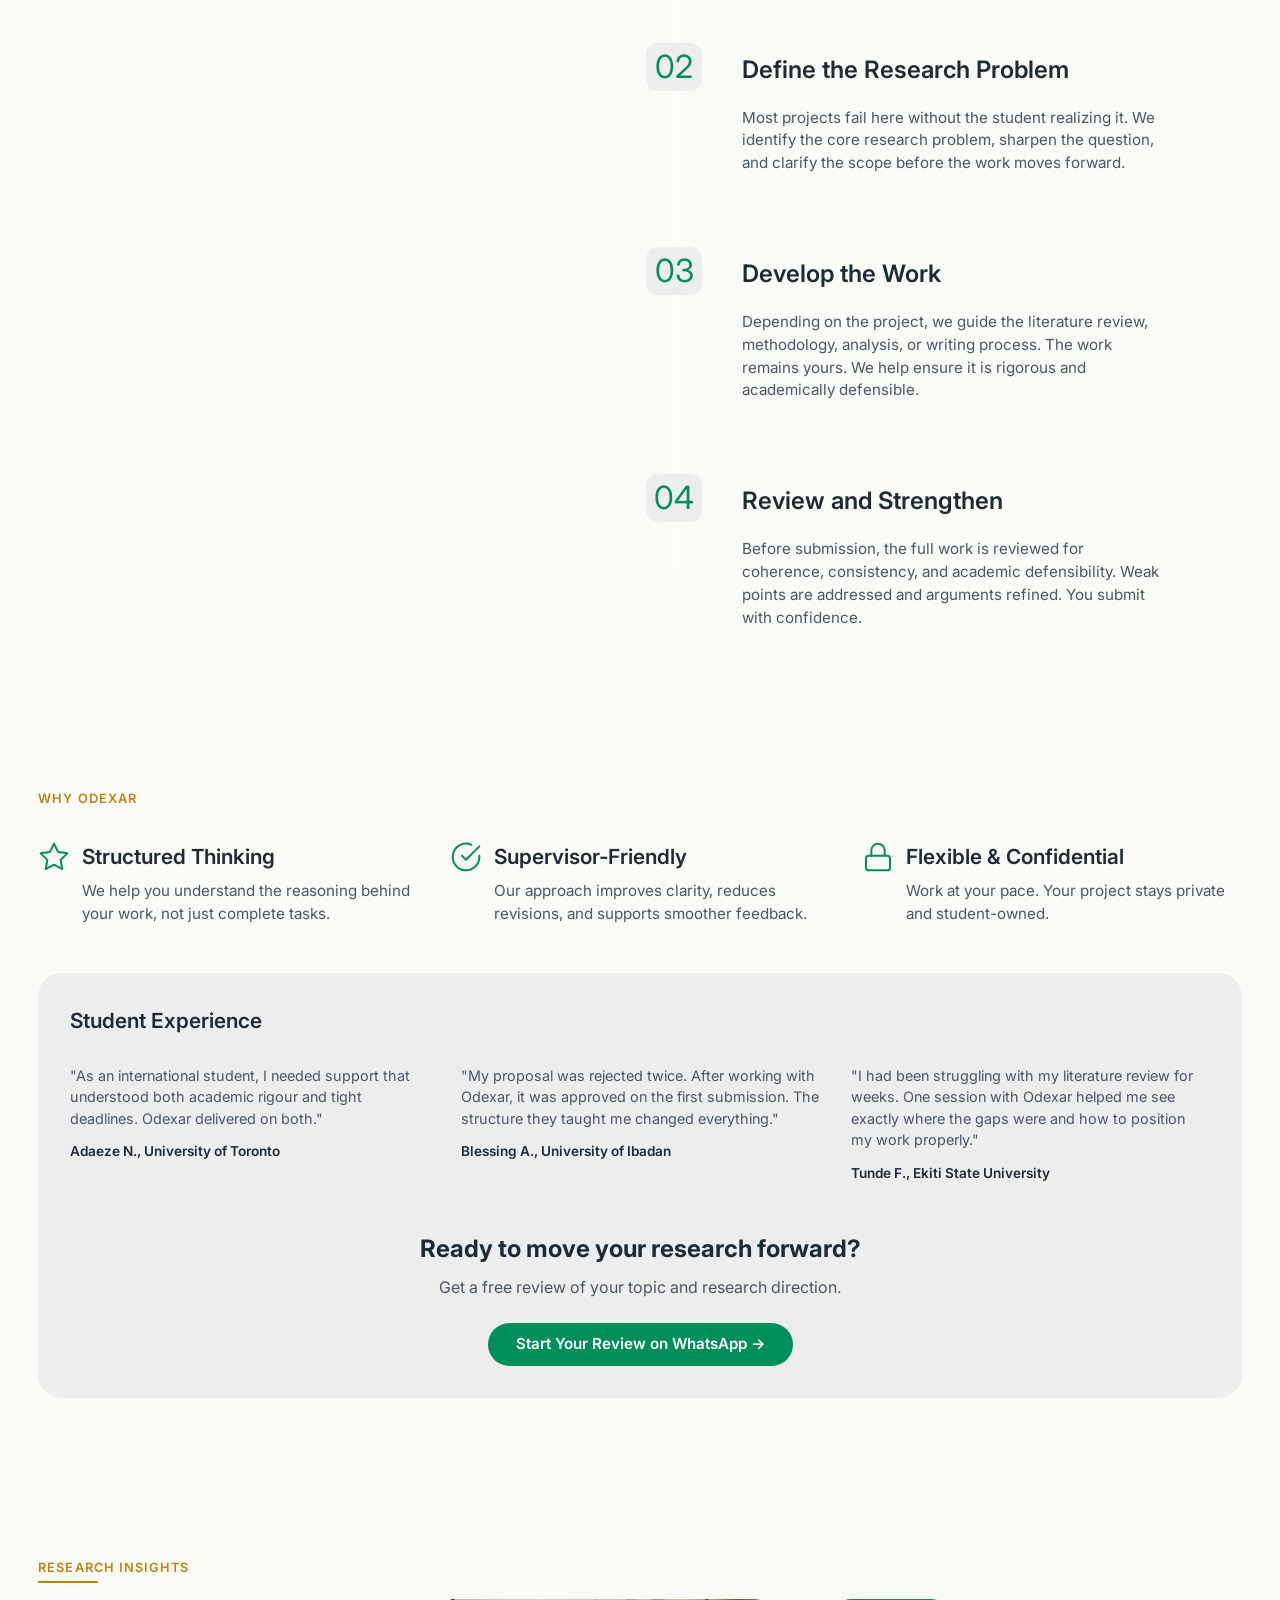
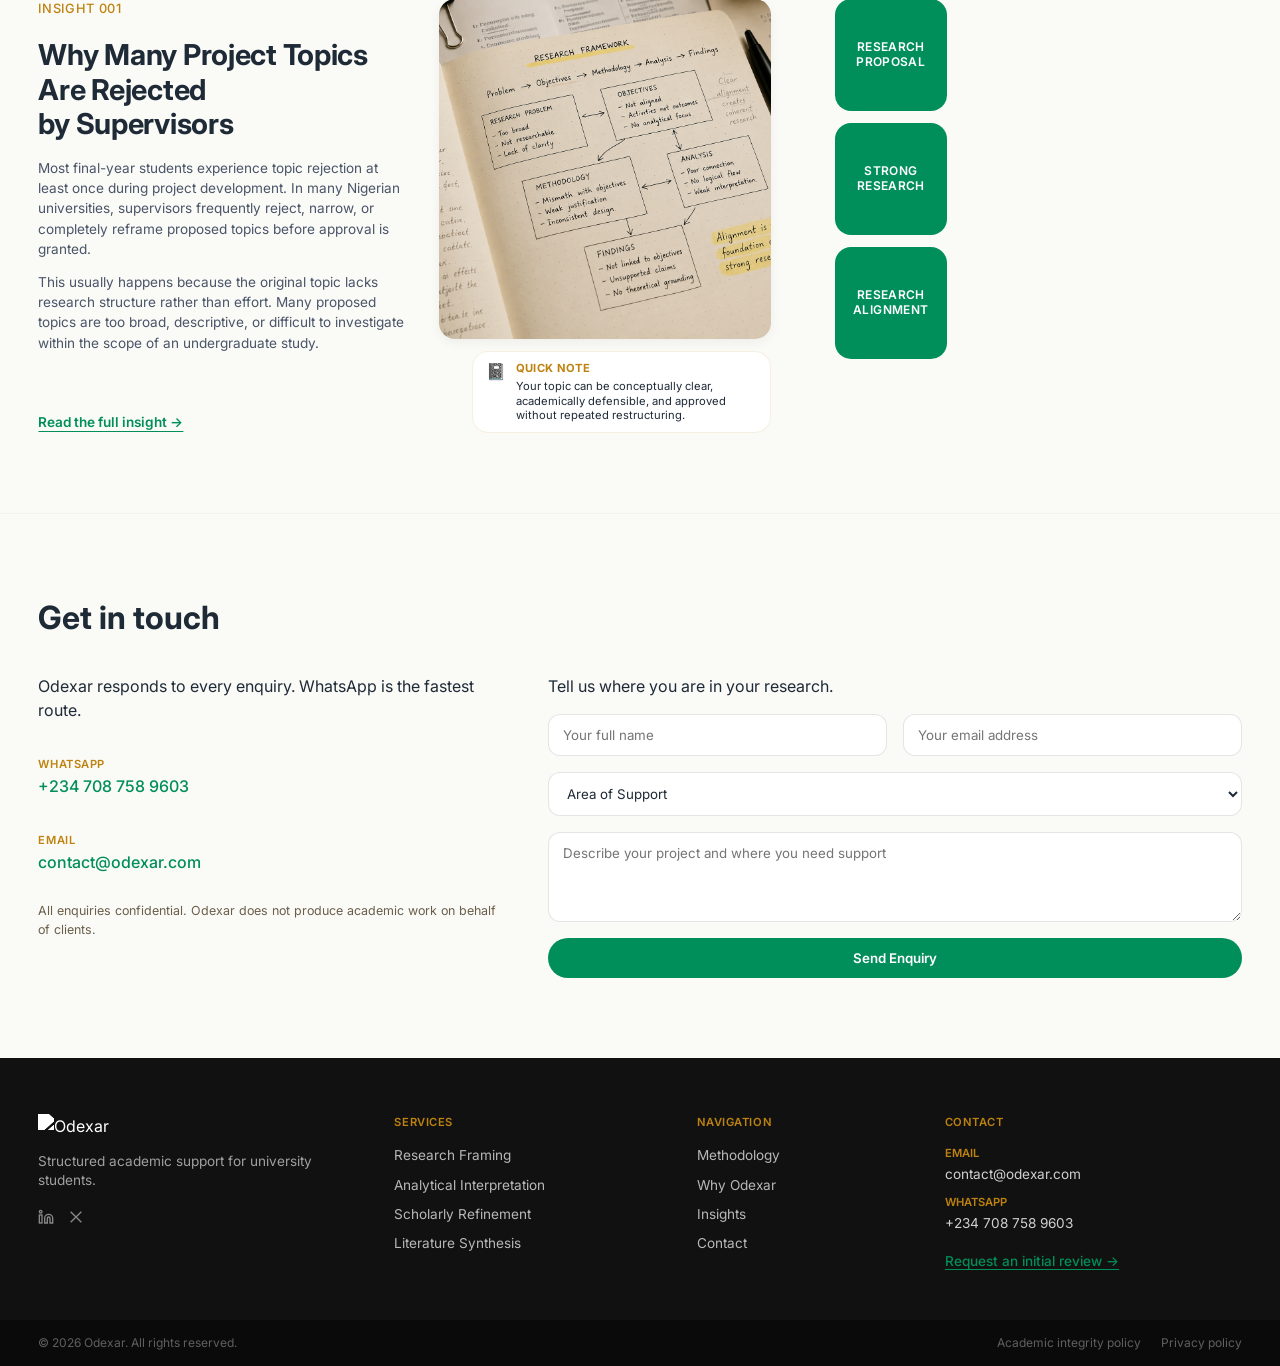
==== commit 985d926d: "Update index.html" ====
--- a/index.html
+++ b/index.html
@@ -43,31 +43,44 @@
     margin: 0 auto;
   }
 
-  /* HEADER */
+  /* ===== HEADER — Shopify style: transparent → white on scroll ===== */
   header {
-    position: sticky;
+    position: fixed;
     top: 0;
+    left: 0;
+    right: 0;
     z-index: 1000;
-    background: rgba(255, 255, 255, 0.8);
-    backdrop-filter: blur(12px);
-    border-bottom: 1px solid rgba(0,0,0,0.05);
-    box-shadow: 0 4px 20px rgba(0,0,0,0.02);
-  }
-  
+    background: transparent;
+    transition: background 0.3s ease, box-shadow 0.3s ease;
+    padding: 0;
+    height: var(--header-height);
+    display: flex;
+    align-items: center;
+  }
+
+  /* Scrolled state — white background with shadow */
+  header.scrolled {
+    background: rgba(255, 255, 255, 0.98);
+    backdrop-filter: blur(8px);
+    box-shadow: 0 1px 12px rgba(0, 0, 0, 0.06);
+  }
+
   .header-inner {
     display: flex;
     align-items: center;
     justify-content: flex-start;
     gap: 2rem;
-    padding: 1rem 0;
+    padding: 0 0;
     max-width: 1280px;
     margin: 0 auto;
     width: 94%;
+    height: 100%;
   }
 
   .logo img {
     height: 27px;
     width: auto;
+    transition: opacity 0.3s ease;
   }
 
   .nav-links {
@@ -81,13 +94,12 @@
   .nav-links a {
     font-size: 0.95rem;
     font-weight: 500;
-    color: #000000;
+    color: var(--text-dark);
     text-decoration: none;
-    transition: all 0.2s ease;
+    transition: color 0.2s ease;
   }
   .nav-links a:hover {
-    color: #0a0a0a;
-    text-shadow: 0 0 1px rgba(0,0,0,0.5);
+    color: var(--green);
   }
 
   .cta-group {
@@ -115,13 +127,27 @@
     border-color: var(--gold);
   }
 
-  /* HERO — Light, clean, with accent line for visual hierarchy */
+  /* Slight adjustment for header links when scrolled — keep them visible */
+  header.scrolled .nav-links a {
+    color: var(--text-dark);
+  }
+  header.scrolled .workspace-btn {
+    border-color: var(--gold);
+    color: var(--text-dark);
+  }
+  header.scrolled .workspace-btn:hover {
+    background: var(--gold);
+    color: white;
+  }
+
+  /* ===== HERO ===== */
   .hero {
     background: var(--bg-warm-cream);
     min-height: 70vh;
     display: flex;
     align-items: center;
     padding: 2rem 0;
+    margin-top: 0;
     position: relative;
     isolation: isolate;
   }
@@ -150,6 +176,7 @@
 
   .hero-text {
     max-width: 800px;
+    padding-top: 2rem;
   }
 
   .hero-text h1 {
@@ -241,7 +268,7 @@
     text-align: left;
   }
 
-  /* SERVICES */
+  /* ===== SERVICES ===== */
   #services {
     position: relative;
     z-index: 5;
@@ -375,7 +402,7 @@
     margin-bottom: 0;
   }
 
-  /* METHODOLOGY */
+  /* ===== METHODOLOGY ===== */
   .methodology-sticky-section {
     background: var(--bg-soft-white);
     padding: 80px 0;
@@ -475,7 +502,7 @@
     padding-left: 6rem;
   }
 
-  /* WHY ODEXAR */
+  /* ===== WHY ODEXAR ===== */
   .why-odexar-section {
     background: var(--bg-soft-white);
     padding: 80px 0;
@@ -620,7 +647,7 @@
     transform: translateY(-1px);
   }
 
-  /* INSIGHTS — your original content, just cleaner spacing */
+  /* ===== INSIGHTS ===== */
   .insights-section {
     background: var(--bg-soft-white);
     padding: 80px 0;
@@ -785,7 +812,7 @@
     color: white;
   }
 
-  /* CONTACT */
+  /* ===== CONTACT ===== */
   .section-alt {
     background: var(--bg-soft-white);
     padding: 80px 0;
@@ -877,7 +904,7 @@
     background: var(--gold);
   }
 
-  /* FOOTER */
+  /* ===== FOOTER ===== */
   .footer-main {
     background: var(--footer-dark);
     padding: 56px 0 48px;
@@ -975,8 +1002,8 @@
   }
 
   @media (max-width: 900px) {
-    .header-inner { flex-wrap: wrap; gap: 1rem; }
-    .nav-links { order: 3; width: 100%; justify-content: center; margin-left: 0; margin-top: 0.5rem; }
+    .header-inner { flex-wrap: wrap; gap: 1rem; padding: 0.5rem 0; }
+    .nav-links { order: 3; width: 100%; justify-content: center; margin-left: 0; margin-top: 0.5rem; gap: 20px; }
     .cta-group { margin-left: 0; width: 100%; justify-content: flex-end; }
     .methodology-sticky-wrapper { flex-direction: column; gap: 3rem; }
     .methodology-sticky-left { flex: auto; width: 100%; position: relative; top: 0; }
@@ -996,22 +1023,24 @@
   }
 
   @media (max-width: 640px) {
-    .nav-links { gap: 20px; }
-    .nav-links a { font-size: 0.85rem; }
+    .nav-links { gap: 16px; }
+    .nav-links a { font-size: 0.8rem; }
     .contact-form-row { grid-template-columns: 1fr; }
     .hero-text { max-width: 100%; }
-    .header-inner { flex-direction: column; align-items: stretch; }
-    .cta-group { justify-content: flex-start; margin-top: 0.5rem; }
+    .header-inner { flex-direction: column; align-items: stretch; padding: 0.5rem 0; }
+    .cta-group { justify-content: flex-start; margin-top: 0.25rem; }
     .hero { min-height: 50vh; padding: 3rem 0; }
     .hero-text h1 { font-size: clamp(28px, 8vw, 36px); }
     .btn-primary, .btn-secondary { padding: 12px 24px; font-size: 0.85rem; }
     .hero-footer-text { font-size: 0.75rem; }
+    header { height: auto; min-height: var(--header-height); }
   }
 </style>
 </head>
 <body>
 
-<header>
+<!-- ===== HEADER — Shopify style: transparent → white on scroll ===== -->
+<header id="site-header">
   <div class="header-inner">
     <div class="logo">
       <a href="/"><img src="assets/odexar-logo.svg" alt="Odexar"></a>
@@ -1029,7 +1058,7 @@
   </div>
 </header>
 
-<!-- ===== HERO — Light, clean, with accent line ===== -->
+<!-- ===== HERO ===== -->
 <section class="hero">
   <div class="hero-content">
     <div class="hero-text">
@@ -1047,7 +1076,7 @@
   </div>
 </section>
 
-<!-- ===== SERVICES — Your original content ===== -->
+<!-- ===== SERVICES ===== -->
 <section class="section-default" id="services">
   <div class="container">
     <div class="services-heading">
@@ -1098,7 +1127,7 @@
   </div>
 </section>
 
-<!-- ===== METHODOLOGY — Your original content ===== -->
+<!-- ===== METHODOLOGY ===== -->
 <section class="methodology-sticky-section" id="methodology">
   <div class="container">
     <div class="methodology-sticky-wrapper">
@@ -1140,7 +1169,7 @@
   </div>
 </section>
 
-<!-- ===== WHY ODEXAR — Your original content ===== -->
+<!-- ===== WHY ODEXAR ===== -->
 <section class="why-odexar-section" id="why-odexar">
   <div class="container">
     <span class="section-label">WHY ODEXAR</span>
@@ -1203,7 +1232,7 @@
   </div>
 </section>
 
-<!-- ===== INSIGHTS — Your original content ===== -->
+<!-- ===== INSIGHTS ===== -->
 <section class="insights-section" id="insights">
   <div class="container">
     <div class="insights-heading">
@@ -1239,7 +1268,7 @@
   </div>
 </section>
 
-<!-- ===== CONTACT — Your original content ===== -->
+<!-- ===== CONTACT ===== -->
 <section class="section-alt" id="contact">
   <div class="container">
     <h2 class="section-title">Get in touch</h2>
@@ -1342,5 +1371,39 @@
   </div>
 </footer>
 
+<!-- ===== SCROLL SCRIPT — Shopify style header toggle ===== -->
+<script>
+  (function() {
+    const header = document.getElementById('site-header');
+    let lastScrollY = window.scrollY;
+
+    function updateHeader() {
+      const scrollY = window.scrollY;
+      // Add 'scrolled' class when scrolled past the hero (approx 100px)
+      if (scrollY > 60) {
+        header.classList.add('scrolled');
+      } else {
+        header.classList.remove('scrolled');
+      }
+      lastScrollY = scrollY;
+    }
+
+    // Run on scroll with throttling for performance
+    let ticking = false;
+    window.addEventListener('scroll', function() {
+      if (!ticking) {
+        window.requestAnimationFrame(function() {
+          updateHeader();
+          ticking = false;
+        });
+        ticking = true;
+      }
+    });
+
+    // Run on load to set initial state
+    updateHeader();
+  })();
+</script>
+
 </body>
 </html>
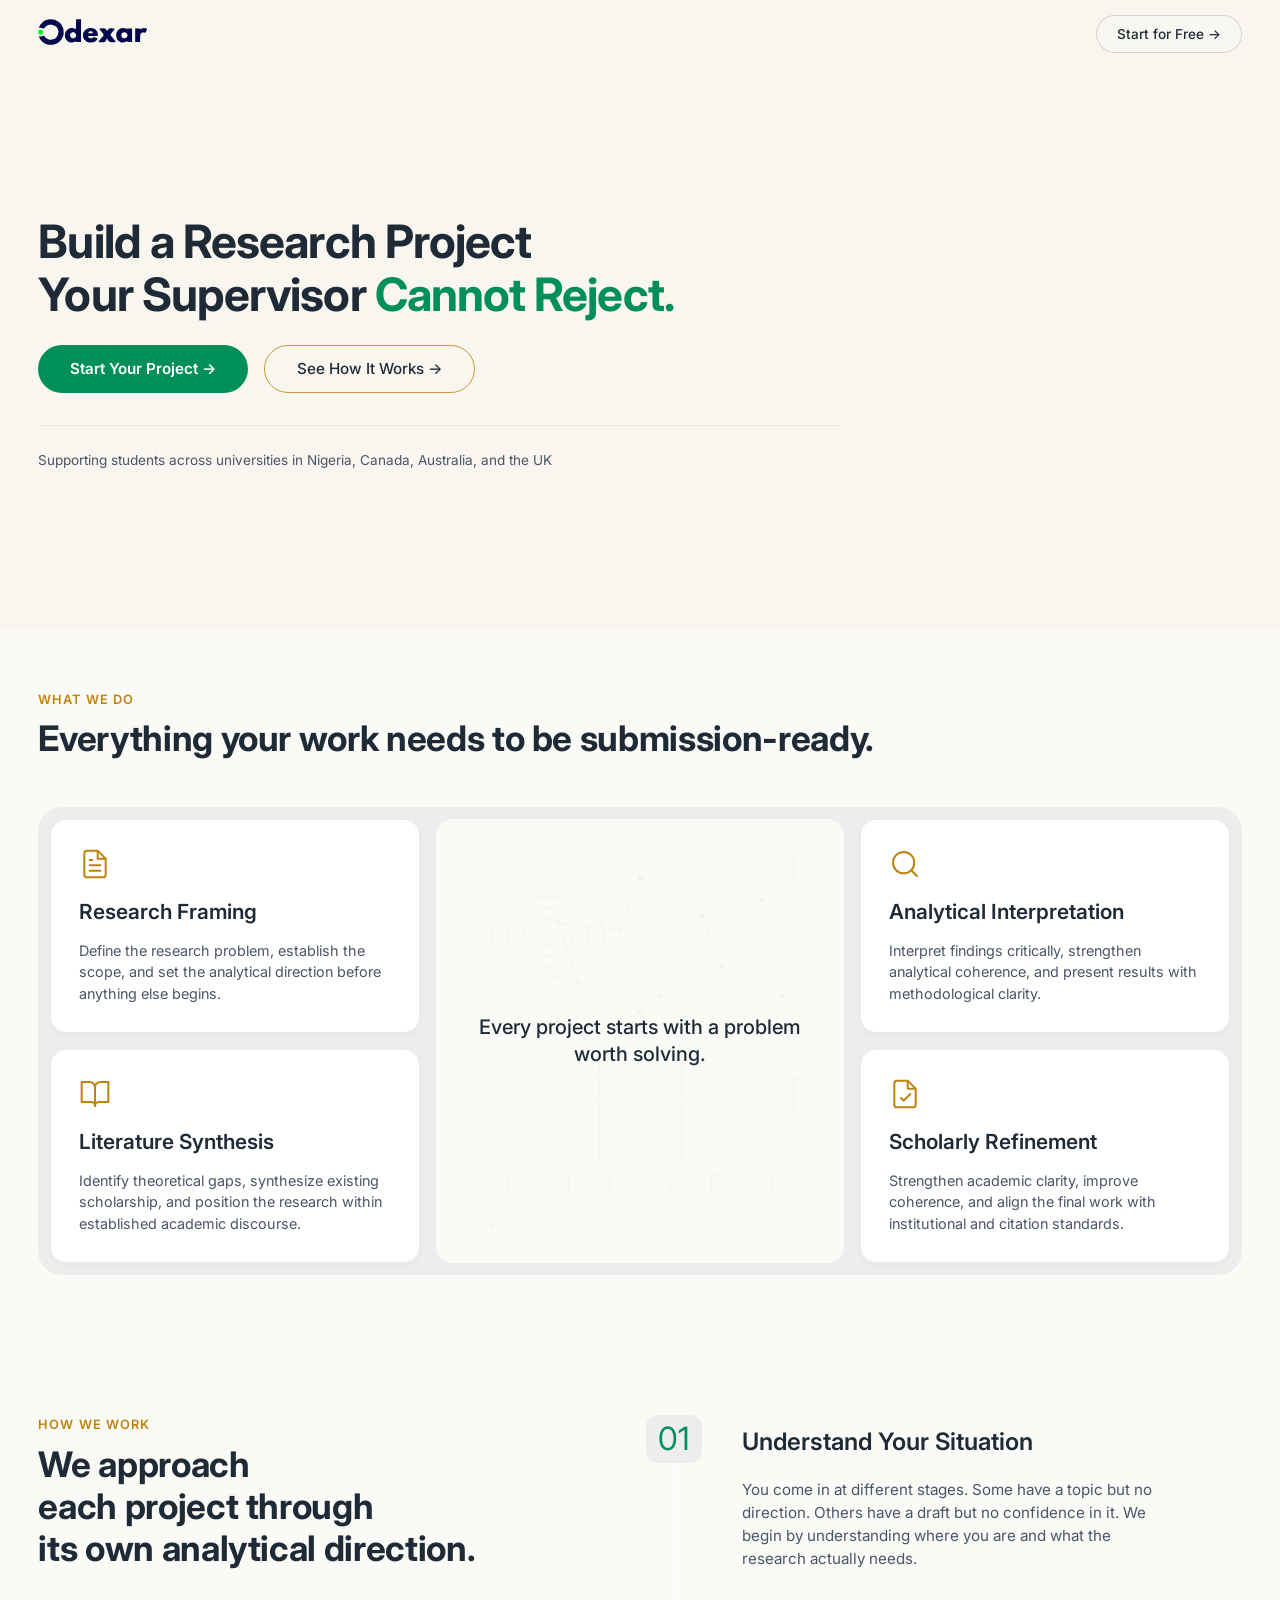
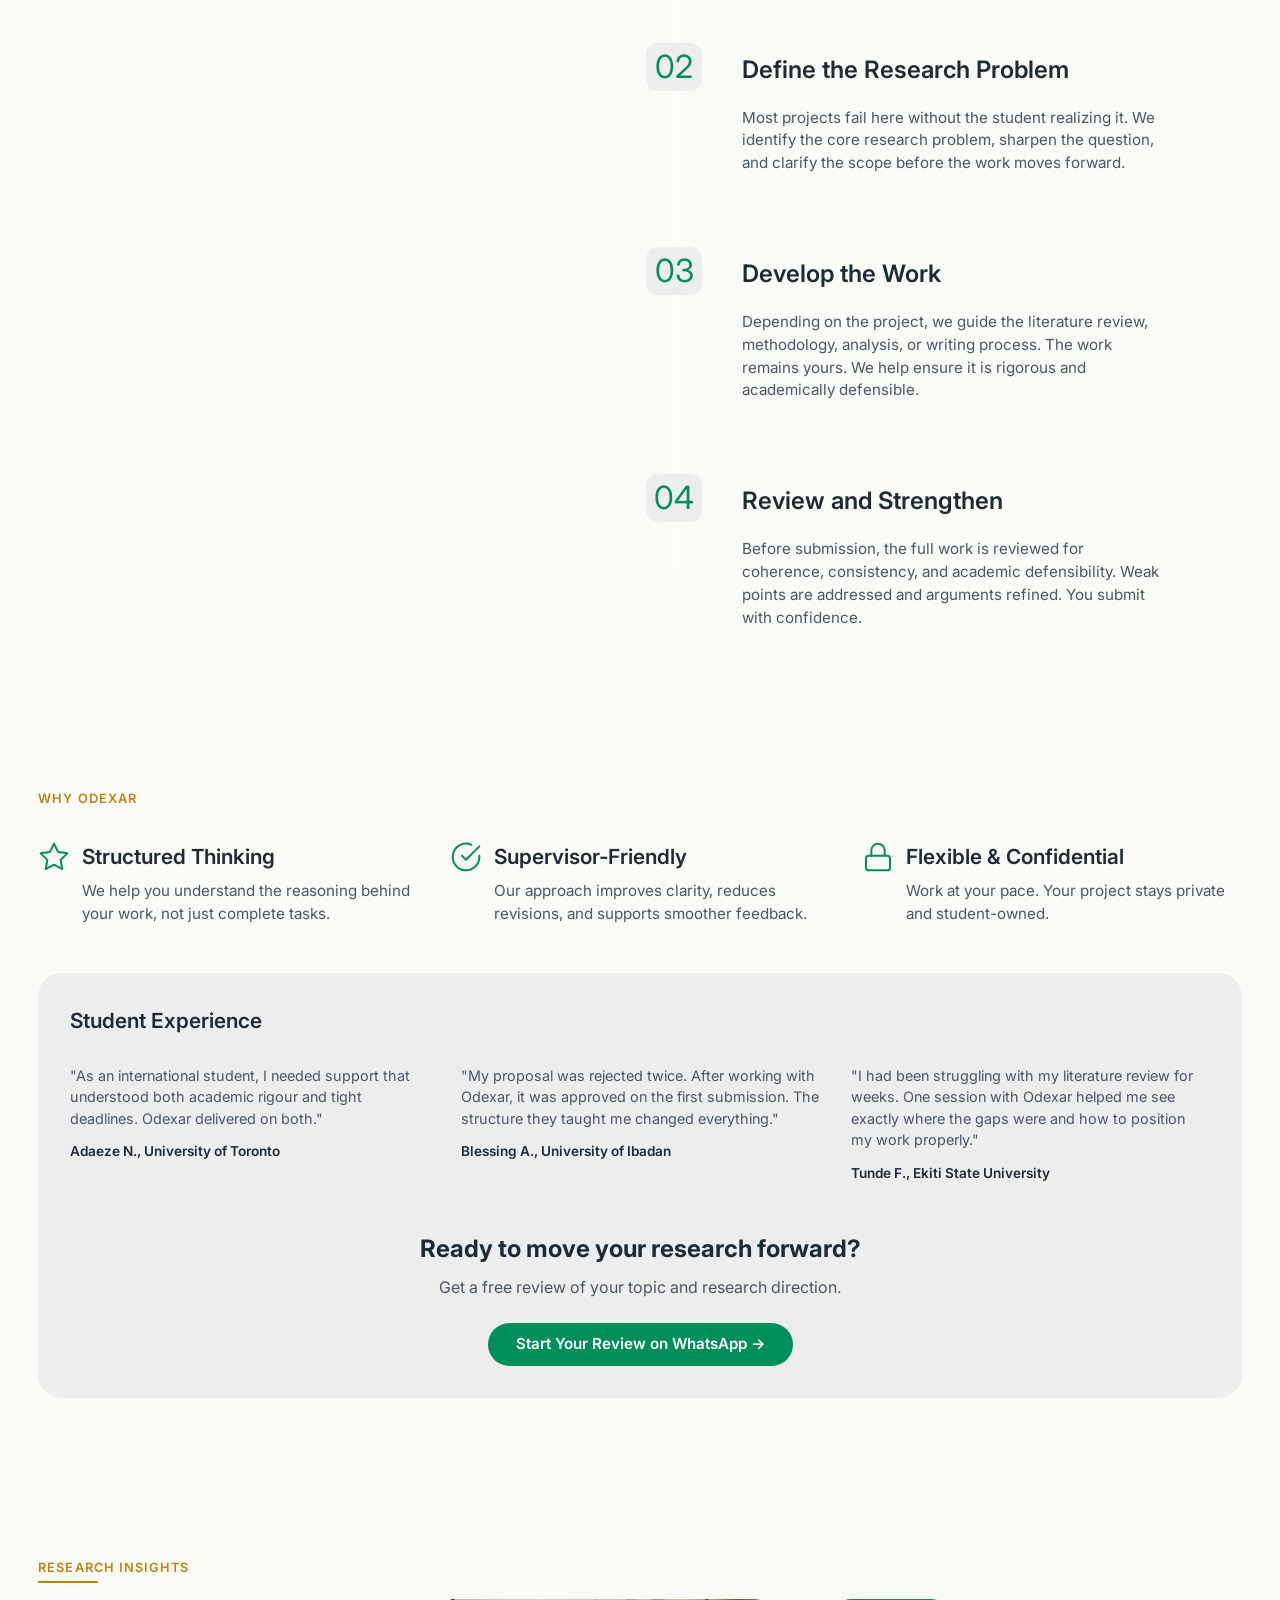
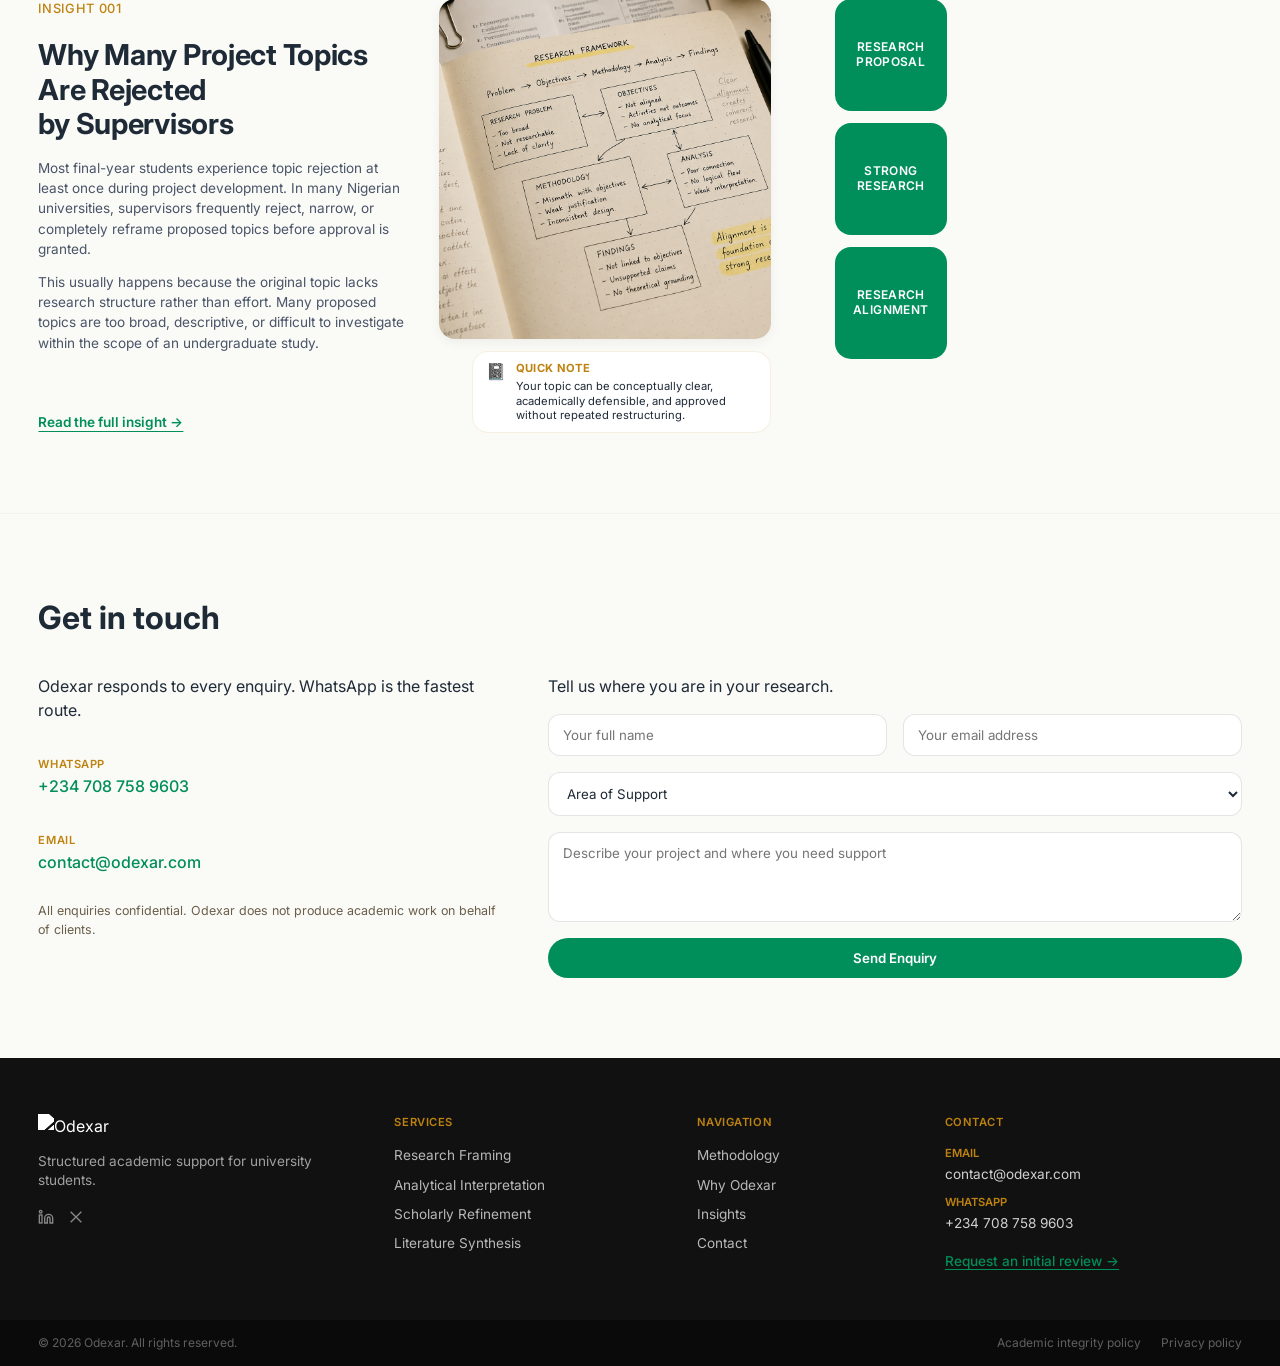
==== commit 96fc908a: "Update index.html" ====
--- a/index.html
+++ b/index.html
@@ -43,7 +43,7 @@
     margin: 0 auto;
   }
 
-  /* ===== HEADER — Shopify style: transparent → white on scroll ===== */
+  /* ===== HEADER — Logo + "Start for Free" ===== */
   header {
     position: fixed;
     top: 0;
@@ -52,13 +52,11 @@
     z-index: 1000;
     background: transparent;
     transition: background 0.3s ease, box-shadow 0.3s ease;
-    padding: 0;
     height: var(--header-height);
     display: flex;
     align-items: center;
   }
 
-  /* Scrolled state — white background with shadow */
   header.scrolled {
     background: rgba(255, 255, 255, 0.98);
     backdrop-filter: blur(8px);
@@ -68,9 +66,7 @@
   .header-inner {
     display: flex;
     align-items: center;
-    justify-content: flex-start;
-    gap: 2rem;
-    padding: 0 0;
+    justify-content: space-between;
     max-width: 1280px;
     margin: 0 auto;
     width: 94%;
@@ -80,67 +76,45 @@
   .logo img {
     height: 27px;
     width: auto;
-    transition: opacity 0.3s ease;
-  }
-
-  .nav-links {
-    display: flex;
+  }
+
+  .header-cta {
+    display: inline-flex;
     align-items: center;
-    gap: 32px;
-    list-style: none;
-    margin-left: auto;
-  }
-
-  .nav-links a {
-    font-size: 0.95rem;
-    font-weight: 500;
-    color: var(--text-dark);
-    text-decoration: none;
-    transition: color 0.2s ease;
-  }
-  .nav-links a:hover {
-    color: var(--green);
-  }
-
-  .cta-group {
-    display: flex;
-    align-items: center;
-    gap: 12px;
-    margin-left: 0;
-  }
-
-  .workspace-btn {
+    gap: 6px;
     padding: 8px 20px;
-    border-radius: 8px;
-    font-size: 0.9rem;
+    border-radius: 40px;
+    font-size: 0.85rem;
     font-weight: 500;
     text-decoration: none;
-    transition: all 0.2s;
-    white-space: nowrap;
+    transition: all 0.25s ease;
+    color: var(--text-dark);
+    border: 1px solid rgba(0, 0, 0, 0.15);
+    background: rgba(255, 255, 255, 0.1);
+    backdrop-filter: blur(4px);
+  }
+
+  .header-cta:hover {
+    background: rgba(255, 255, 255, 0.25);
+    border-color: var(--gold);
+    transform: translateY(-1px);
+  }
+
+  header.scrolled .header-cta {
     background: transparent;
-    color: var(--text-dark);
-    border: 1px solid var(--gold);
-  }
-  .workspace-btn:hover {
+    border: 1px solid var(--gold-soft);
+    color: var(--text-dark);
+  }
+
+  header.scrolled .header-cta:hover {
     background: var(--gold);
     color: white;
     border-color: var(--gold);
-  }
-
-  /* Slight adjustment for header links when scrolled — keep them visible */
-  header.scrolled .nav-links a {
-    color: var(--text-dark);
-  }
-  header.scrolled .workspace-btn {
-    border-color: var(--gold);
-    color: var(--text-dark);
-  }
-  header.scrolled .workspace-btn:hover {
-    background: var(--gold);
-    color: white;
-  }
-
-  /* ===== HERO ===== */
+    transform: translateY(-2px);
+    box-shadow: 0 4px 12px rgba(190, 131, 14, 0.25);
+  }
+
+  /* ===== HERO — No accent line, larger top spacing, smaller heading ===== */
   .hero {
     background: var(--bg-warm-cream);
     min-height: 70vh;
@@ -167,41 +141,24 @@
     to { opacity: 1; transform: translateY(0); }
   }
 
-  .hero-accent-line {
-    width: 60px;
-    height: 3px;
-    background: var(--gold);
-    margin-bottom: 1.5rem;
-  }
-
   .hero-text {
     max-width: 800px;
-    padding-top: 2rem;
+    padding-top: 3.5rem; /* Increased vertical space from header */
   }
 
   .hero-text h1 {
     font-family: 'Inter', sans-serif;
     font-weight: 700;
-    font-size: clamp(38px, 4.5vw, 56px);
+    font-size: clamp(32px, 3.8vw, 46px); /* Reduced font size */
     line-height: 1.15;
     letter-spacing: -0.02em;
     color: var(--text-dark);
-    margin-bottom: 1.25rem;
+    margin-bottom: 1.5rem;
   }
 
   .hero-text h1 em {
     font-style: normal;
     color: var(--green);
-  }
-
-  .hero-text .hero-sub {
-    font-family: 'Inter', sans-serif;
-    font-weight: 400;
-    font-size: clamp(18px, 1.6vw, 22px);
-    line-height: 1.6;
-    color: var(--text-muted);
-    max-width: 100%;
-    margin-bottom: 2.5rem;
   }
 
   .btn-row {
@@ -999,12 +956,10 @@
     .insights-text { max-width: 100%; }
     .square-box { width: 100px; font-size: 0.7rem; }
     .hero { min-height: 60vh; }
+    .hero-text { padding-top: 2.5rem; }
   }
 
   @media (max-width: 900px) {
-    .header-inner { flex-wrap: wrap; gap: 1rem; padding: 0.5rem 0; }
-    .nav-links { order: 3; width: 100%; justify-content: center; margin-left: 0; margin-top: 0.5rem; gap: 20px; }
-    .cta-group { margin-left: 0; width: 100%; justify-content: flex-end; }
     .methodology-sticky-wrapper { flex-direction: column; gap: 3rem; }
     .methodology-sticky-left { flex: auto; width: 100%; position: relative; top: 0; }
     .methodology-sticky-right { max-width: 100%; }
@@ -1019,52 +974,39 @@
     .testimonials-grid { grid-template-columns: 1fr; gap: 1.5rem; }
     .grey-wrapper { padding: 1.5rem; }
     .contact-grid { grid-template-columns: 1fr; gap: 2rem; }
-    .hero-text h1 { font-size: clamp(30px, 6vw, 42px); }
+    .hero-text h1 { font-size: clamp(28px, 5vw, 38px); }
+    .hero-text { padding-top: 2rem; }
   }
 
   @media (max-width: 640px) {
-    .nav-links { gap: 16px; }
-    .nav-links a { font-size: 0.8rem; }
     .contact-form-row { grid-template-columns: 1fr; }
-    .hero-text { max-width: 100%; }
-    .header-inner { flex-direction: column; align-items: stretch; padding: 0.5rem 0; }
-    .cta-group { justify-content: flex-start; margin-top: 0.25rem; }
+    .hero-text { max-width: 100%; padding-top: 1.5rem; }
     .hero { min-height: 50vh; padding: 3rem 0; }
-    .hero-text h1 { font-size: clamp(28px, 8vw, 36px); }
+    .hero-text h1 { font-size: clamp(24px, 7vw, 32px); }
     .btn-primary, .btn-secondary { padding: 12px 24px; font-size: 0.85rem; }
     .hero-footer-text { font-size: 0.75rem; }
     header { height: auto; min-height: var(--header-height); }
+    .header-cta { padding: 6px 14px; font-size: 0.75rem; }
   }
 </style>
 </head>
 <body>
 
-<!-- ===== HEADER — Shopify style: transparent → white on scroll ===== -->
+<!-- ===== HEADER — Logo + "Start for Free" ===== -->
 <header id="site-header">
   <div class="header-inner">
     <div class="logo">
       <a href="/"><img src="assets/odexar-logo.svg" alt="Odexar"></a>
     </div>
-    <ul class="nav-links">
-      <li><a href="#services">Services</a></li>
-      <li><a href="#methodology">Methodology</a></li>
-      <li><a href="#why-odexar">Why Odexar</a></li>
-      <li><a href="#insights">Insights</a></li>
-      <li><a href="#contact">Contact</a></li>
-    </ul>
-    <div class="cta-group">
-      <a href="#" class="workspace-btn">Workspace</a>
-    </div>
+    <a href="https://wa.me/2347087589603" class="header-cta">Start for Free →</a>
   </div>
 </header>
 
-<!-- ===== HERO ===== -->
+<!-- ===== HERO — No accent line, larger top spacing, smaller heading ===== -->
 <section class="hero">
   <div class="hero-content">
     <div class="hero-text">
-      <div class="hero-accent-line"></div>
-      <h1>Build a Clear, <em>Defensible</em><br>Research Project</h1>
-      <p class="hero-sub">We help final-year students<br>structure their projects around their research problem, not a template.</p>
+      <h1>Build a Research Project<br>Your Supervisor <em>Cannot Reject.</em></h1>
       <div class="btn-row">
         <a href="https://wa.me/2347087589603" class="btn-primary">Start Your Project →</a>
         <a href="#methodology" class="btn-secondary">See How It Works →</a>
@@ -1371,24 +1313,20 @@
   </div>
 </footer>
 
-<!-- ===== SCROLL SCRIPT — Shopify style header toggle ===== -->
+<!-- ===== SCROLL SCRIPT ===== -->
 <script>
   (function() {
     const header = document.getElementById('site-header');
-    let lastScrollY = window.scrollY;
 
     function updateHeader() {
       const scrollY = window.scrollY;
-      // Add 'scrolled' class when scrolled past the hero (approx 100px)
       if (scrollY > 60) {
         header.classList.add('scrolled');
       } else {
         header.classList.remove('scrolled');
       }
-      lastScrollY = scrollY;
     }
 
-    // Run on scroll with throttling for performance
     let ticking = false;
     window.addEventListener('scroll', function() {
       if (!ticking) {
@@ -1400,7 +1338,6 @@
       }
     });
 
-    // Run on load to set initial state
     updateHeader();
   })();
 </script>
